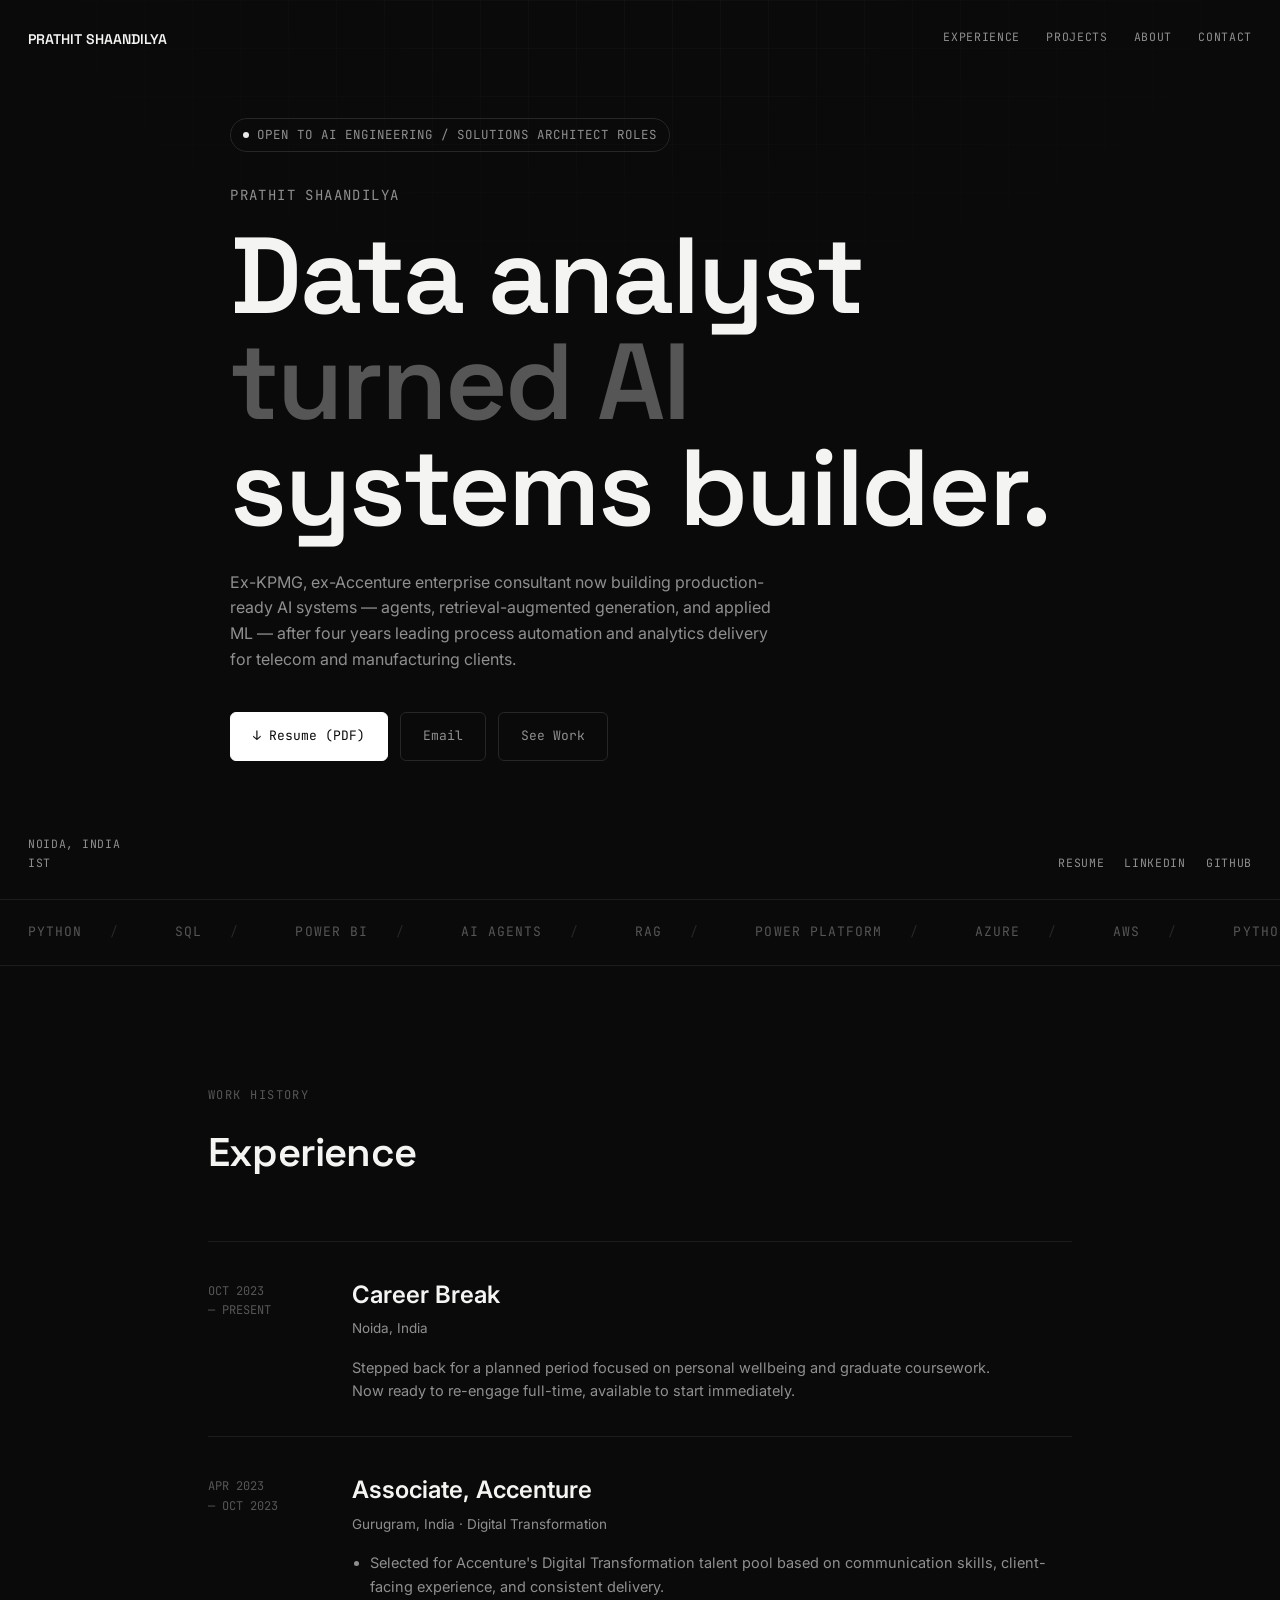
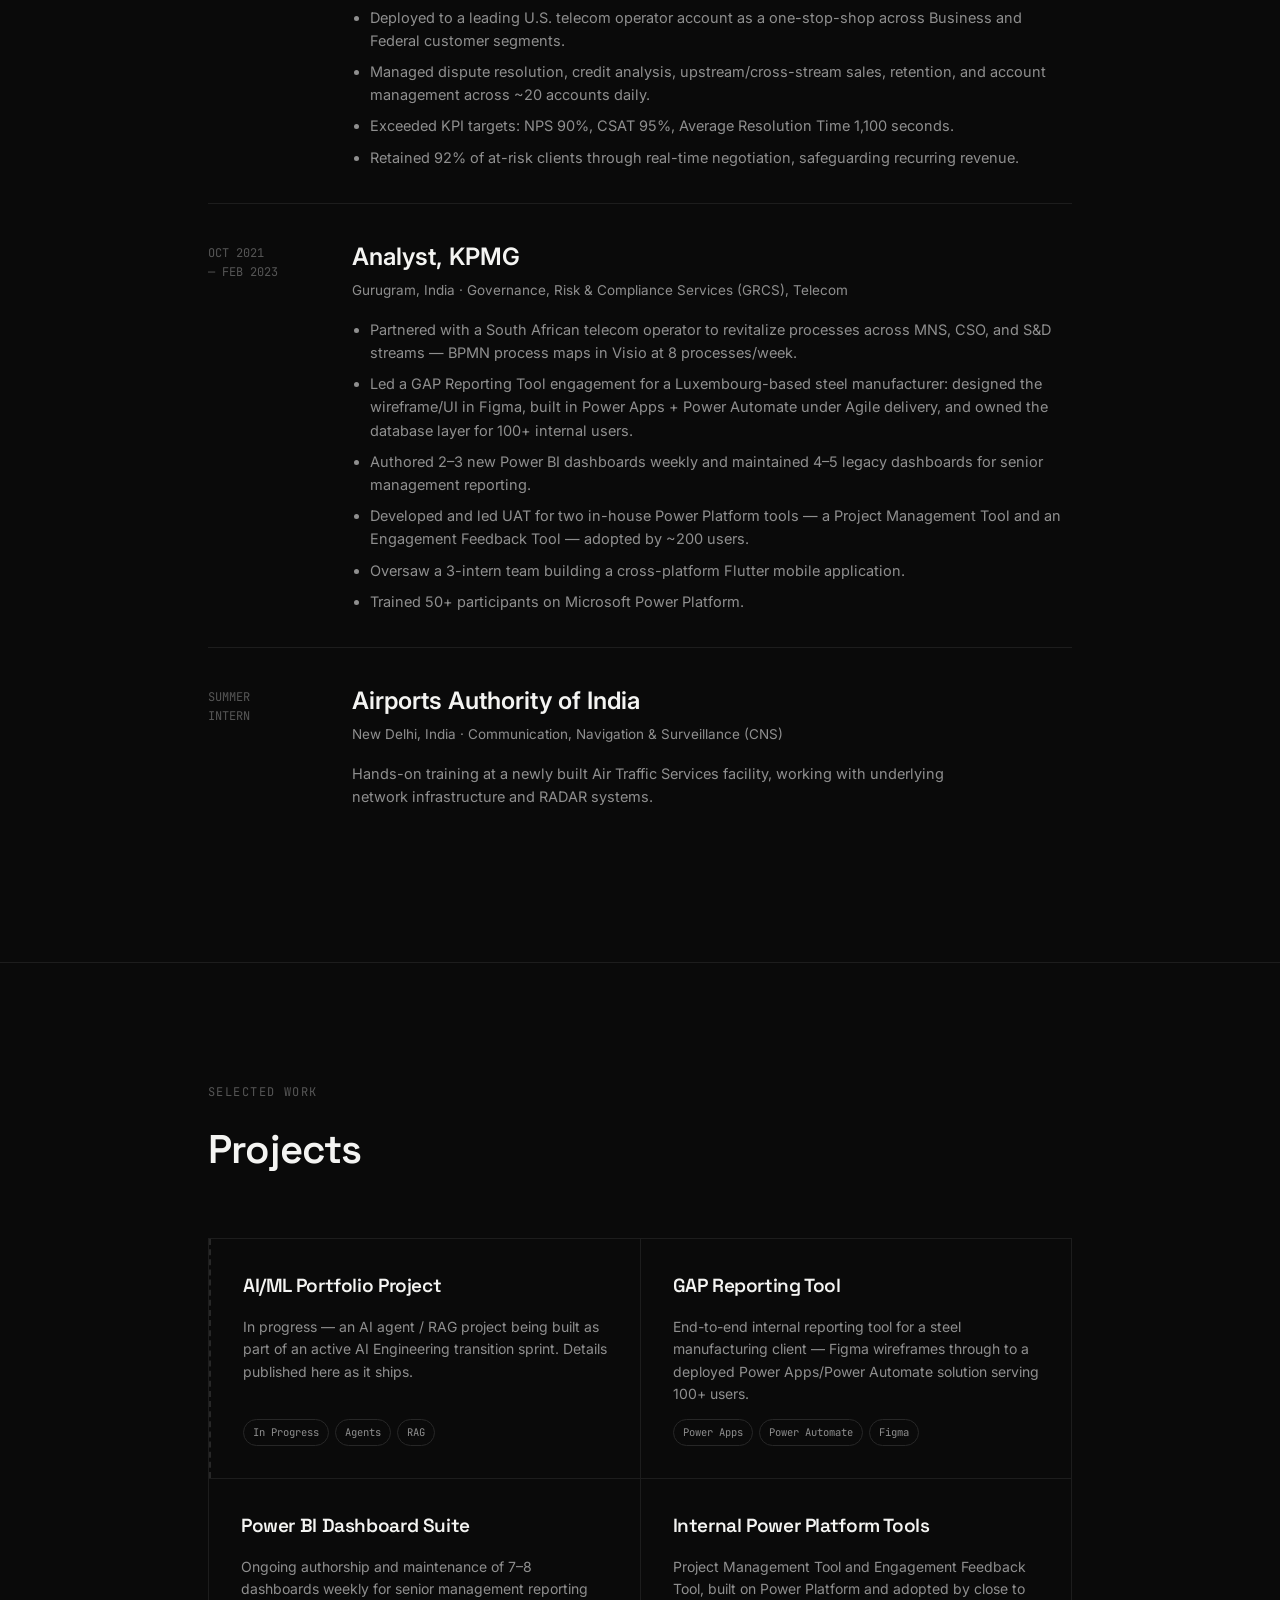
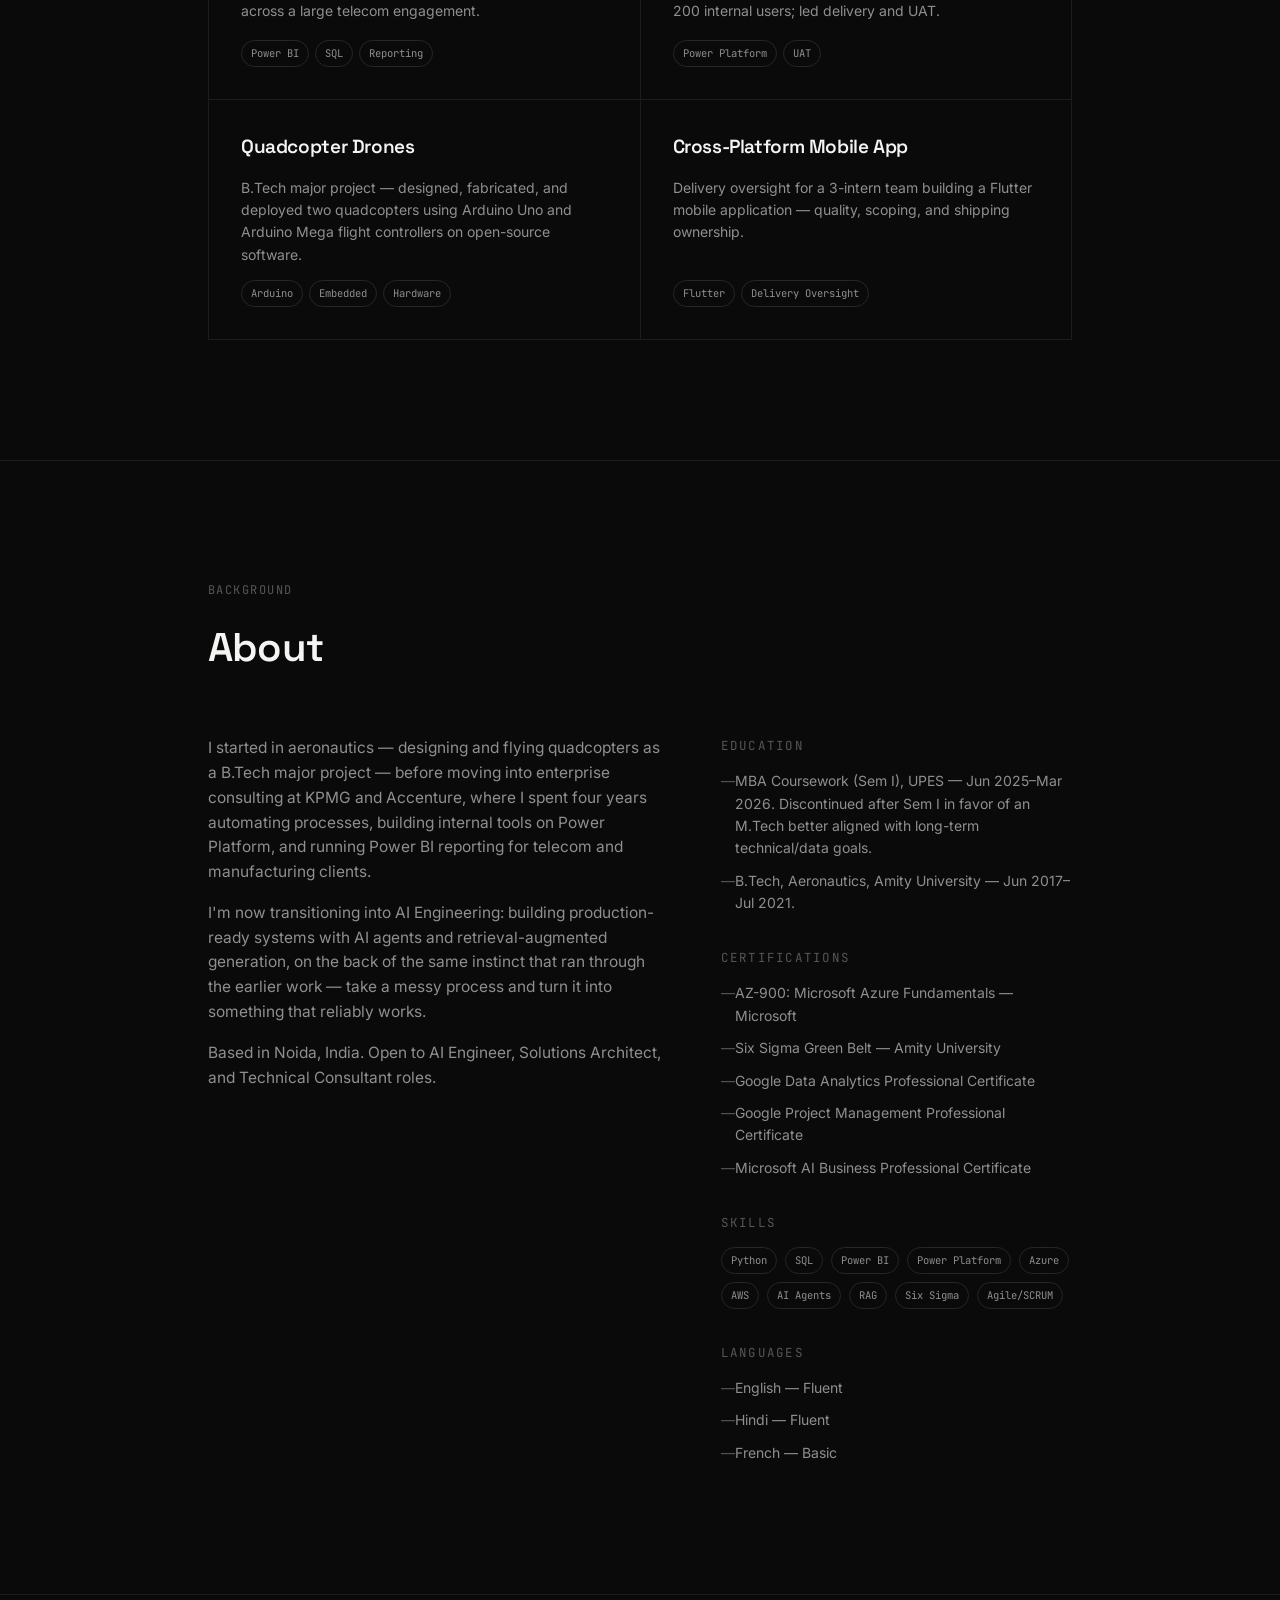
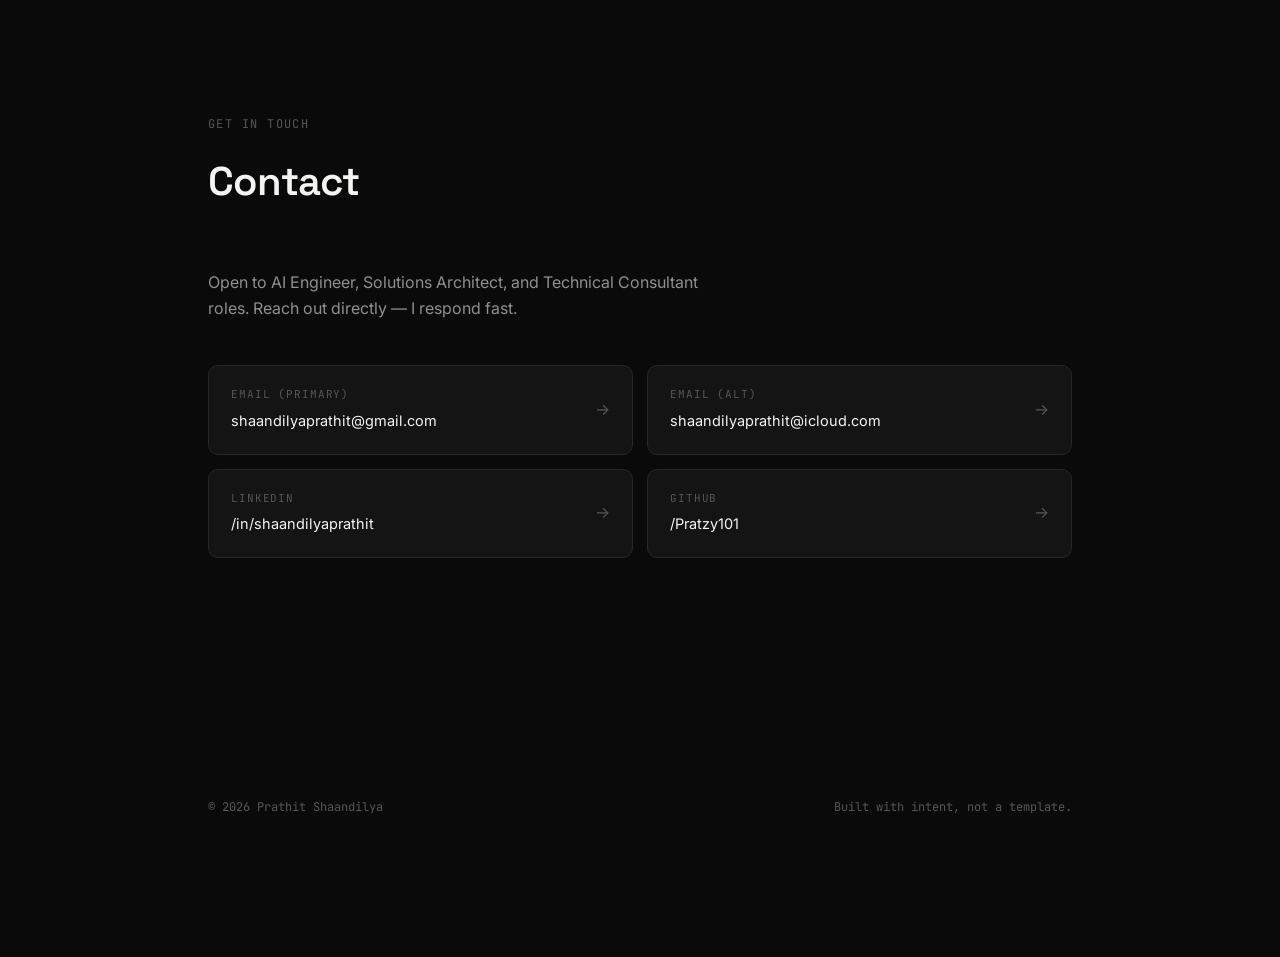
==== index.html @ 0297d61c "Add V1 portfolio site" ====
<!DOCTYPE html>
<html lang="en">
<head>
<meta charset="UTF-8">
<meta name="viewport" content="width=device-width, initial-scale=1.0">
<title>Prathit Shaandilya — Data Analyst / AI Systems</title>
<meta name="description" content="Prathit Shaandilya — analyst and enterprise consultant transitioning into AI Engineering. Experience, projects, and contact.">
<link rel="preconnect" href="https://fonts.googleapis.com">
<link rel="preconnect" href="https://fonts.gstatic.com" crossorigin>
<link href="https://fonts.googleapis.com/css2?family=Space+Grotesk:wght@400;500;600;700&family=Inter:wght@400;500;600&family=JetBrains+Mono:wght@400;500&display=swap" rel="stylesheet">
<style>
  :root{
    --bg:#0a0a0a;
    --surface:#141414;
    --surface-2:#1b1b1b;
    --border:#272727;
    --border-soft:#1d1d1d;
    --text:#f4f4f2;
    --text-dim:#8f8f8f;
    --text-faint:#565656;
    --white:#ffffff;
    --maxw:920px;
  }
  *{box-sizing:border-box; margin:0; padding:0;}
  html{scroll-behavior:smooth;}
  body{
    background:var(--bg); color:var(--text); font-family:'Inter', system-ui, sans-serif;
    line-height:1.6; -webkit-font-smoothing:antialiased; cursor:none;
  }

  ::selection{ background:var(--white); color:var(--bg); }
  h1,h2,h3{ font-family:'Space Grotesk', sans-serif; letter-spacing:-0.02em; }
  .mono{ font-family:'JetBrains Mono', monospace; }
  a{ color:inherit; text-decoration:none; }
  .wrap{ max-width:var(--maxw); margin:0 auto; padding:0 28px; }

  .grid-bg{
    position:fixed; inset:0; z-index:-1; pointer-events:none;
    background-image:
      linear-gradient(rgba(255,255,255,0.026) 1px, transparent 1px),
      linear-gradient(90deg, rgba(255,255,255,0.026) 1px, transparent 1px);
    background-size:48px 48px;
    -webkit-mask-image:radial-gradient(ellipse 80% 55% at 50% 0%, black 0%, transparent 70%);
    mask-image:radial-gradient(ellipse 80% 55% at 50% 0%, black 0%, transparent 70%);
  }

  /* custom cursor */
  #cursor{
    position:fixed; top:0; left:0; width:16px; height:16px; border-radius:50%;
    border:1px solid var(--white); pointer-events:none; z-index:9999; opacity:0;
    transform:translate(-50%,-50%); transition:width .2s ease, height .2s ease, background .2s ease, opacity .2s ease;
    mix-blend-mode:difference;
  }
  #cursor.active{ opacity:1; }
  #cursor.grow{ width:52px; height:52px; background:var(--white); }

  /* fixed corner chrome */
  .corner{
    position:fixed; z-index:200; font-family:'JetBrains Mono', monospace;
    font-size:11.5px; letter-spacing:0.06em; color:var(--text-dim);
  }
  .corner-tl{ top:28px; left:28px; }
  .corner-tl .brand{ font-family:'Space Grotesk', sans-serif; font-weight:600; font-size:14px; color:var(--text); letter-spacing:0; }
  .corner-tr{ top:28px; right:28px; display:flex; gap:26px; }
  .corner-tr a{ text-transform:uppercase; position:relative; padding-bottom:3px; transition:color .2s ease; }
  .corner-tr a::after{ content:''; position:absolute; left:0; bottom:0; width:0; height:1px; background:var(--white); transition:width .25s ease; }
  .corner-tr a:hover{ color:var(--white); }
  .corner-tr a:hover::after{ width:100%; }
  .corner-bl{ bottom:28px; left:28px; text-transform:uppercase; line-height:1.6; }
  .corner-br{ bottom:28px; right:28px; display:flex; gap:20px; text-transform:uppercase; }
  .corner-br a{ transition:color .2s ease; }
  .corner-br a:hover{ color:var(--white); }

  .mob-toggle{ display:none; }
  .mob-menu{ display:none; }
  @media (max-width:900px){
    .corner-tr{ display:none; }
    .mob-toggle{
      display:block; position:fixed; top:26px; right:24px; z-index:210;
      background:none; border:1px solid var(--border); border-radius:6px;
      padding:8px 10px; color:var(--text);
    }
    .mob-menu{
      position:fixed; inset:0; background:var(--bg); z-index:205;
      display:none; flex-direction:column; align-items:flex-start; justify-content:center; gap:22px;
      padding:0 40px; opacity:0; transition:opacity .3s ease;
    }
    .mob-menu.open{ display:flex; opacity:1; }
    .mob-menu a{ font-family:'Space Grotesk', sans-serif; font-size:32px; font-weight:600; }
    .corner-bl, .corner-br{ font-size:10.5px; }
  }

  section{ padding:120px 0; border-bottom:1px solid var(--border-soft); }
  section:last-of-type{ border-bottom:none; }
  .eyebrow{ font-family:'JetBrains Mono', monospace; font-size:12px; letter-spacing:0.12em; color:var(--text-faint); text-transform:uppercase; margin-bottom:16px; display:block; }
  h2.section-title{ font-size:clamp(28px,4.4vw,40px); font-weight:600; margin-bottom:56px; }

  .reveal{ opacity:0; transform:translateY(20px); transition:opacity .7s ease, transform .7s ease; }
  .reveal.in-view{ opacity:1; transform:translateY(0); }
  @media (prefers-reduced-motion:reduce){ .reveal{ opacity:1; transform:none; transition:none; } }

  /* HERO */
  #home{ min-height:100vh; display:flex; flex-direction:column; justify-content:center; padding-top:100px; border-bottom:1px solid var(--border-soft); }
  .status-line{ display:inline-flex; align-items:center; gap:8px; font-family:'JetBrains Mono', monospace; font-size:12.5px; color:var(--text-dim); border:1px solid var(--border); padding:6px 12px; border-radius:100px; margin-bottom:32px; width:fit-content; }
  .status-dot{ width:6px; height:6px; border-radius:50%; background:#eaeaea; animation:pulse 2s infinite; }
  @keyframes pulse{ 0%,100%{opacity:1;} 50%{opacity:.3;} }
  .hero-name{ font-family:'JetBrains Mono', monospace; font-size:14px; letter-spacing:0.1em; color:var(--text-dim); text-transform:uppercase; margin-bottom:18px; }
  .hero-head{ font-size:clamp(44px,8.6vw,108px); font-weight:600; line-height:0.98; margin-bottom:28px; }
  .hero-head .line{ display:block; }
  .hero-head .dim{ color:var(--text-faint); }
  .hero-sub{ max-width:560px; color:var(--text-dim); font-size:16px; margin-bottom:40px; }
  .btn-row{ display:flex; flex-wrap:wrap; gap:12px; }
  .btn{ font-family:'JetBrains Mono', monospace; font-size:13px; padding:13px 22px; border-radius:6px; border:1px solid var(--border); display:inline-flex; align-items:center; gap:8px; transition:all .2s ease; }
  .btn-primary{ background:var(--white); color:var(--bg); border-color:var(--white); }
  .btn-primary:hover{ background:transparent; color:var(--white); }
  .btn-ghost{ color:var(--text-dim); }
  .btn-ghost:hover{ color:var(--white); border-color:var(--text-dim); }

  /* MARQUEE */
  .marquee-wrap{ border-bottom:1px solid var(--border-soft); overflow:hidden; padding:22px 0; }
  .marquee{ display:flex; width:max-content; animation:scroll 26s linear infinite; }
  .marquee span{ font-family:'JetBrains Mono', monospace; font-size:13px; letter-spacing:0.08em; color:var(--text-faint); text-transform:uppercase; padding:0 28px; white-space:nowrap; }
  .marquee span::after{ content:'/'; margin-left:28px; color:var(--border); }
  @keyframes scroll{ from{transform:translateX(0);} to{transform:translateX(-50%);} }
  @media (prefers-reduced-motion:reduce){ .marquee{ animation:none; } }

  /* EXPERIENCE — row list */
  .xrow{ padding:34px 0; border-top:1px solid var(--border-soft); display:grid; grid-template-columns:120px 1fr; gap:24px; position:relative; }
  .timeline > .xrow:first-child{ border-top:1px solid var(--border-soft); }
  .xdate{ font-family:'JetBrains Mono', monospace; font-size:12px; color:var(--text-faint); padding-top:6px; }
  .xrole{ font-size:clamp(19px,2.4vw,24px); font-weight:600; margin-bottom:4px; transition:color .2s ease; }
  .xplace{ color:var(--text-dim); font-size:13.5px; margin-bottom:16px; }
  .xrow ul{ padding-left:18px; color:var(--text-dim); font-size:14.5px; }
  .xrow li{ margin-bottom:8px; }
  .xrow li:last-child{ margin-bottom:0; }
  .xrow p.desc{ color:var(--text-dim); font-size:14.5px; max-width:640px; }
  .xrow:hover .xrole{ color:var(--white); }
  .xrow:hover{ background:linear-gradient(90deg, rgba(255,255,255,0.015), transparent); }
  @media (max-width:640px){ .xrow{ grid-template-columns:1fr; gap:8px; } }

  /* PROJECTS — invert hover */
  .proj-grid{ display:grid; grid-template-columns:repeat(2,1fr); gap:1px; background:var(--border-soft); border:1px solid var(--border-soft); }
  @media (max-width:640px){ .proj-grid{ grid-template-columns:1fr; } }
  .pcard{ background:var(--bg); padding:32px; display:flex; flex-direction:column; gap:14px; min-height:220px; transition:background .28s ease, color .28s ease; position:relative; }
  .pcard h3{ font-size:19px; font-weight:600; }
  .pcard p{ color:var(--text-dim); font-size:14px; flex-grow:1; transition:color .28s ease; }
  .tags{ display:flex; flex-wrap:wrap; gap:6px; }
  .tag{ font-family:'JetBrains Mono', monospace; font-size:10.5px; color:var(--text-dim); border:1px solid var(--border); padding:4px 9px; border-radius:100px; transition:border-color .28s ease, color .28s ease; }
  .pcard.pending{ border-left:2px dashed var(--border); }
  .pcard::after{ content:'↗'; position:absolute; top:28px; right:28px; color:var(--text-faint); font-size:16px; opacity:0; transform:translate(-4px,4px); transition:all .25s ease; }
  .pcard:hover{ background:var(--white); color:var(--bg); }
  .pcard:hover p{ color:#333; }
  .pcard:hover .tag{ border-color:#999; color:#333; }
  .pcard:hover::after{ opacity:1; transform:translate(0,0); color:var(--bg); }

  /* ABOUT */
  .about-grid{ display:grid; grid-template-columns:1.3fr 1fr; gap:56px; }
  @media (max-width:720px){ .about-grid{ grid-template-columns:1fr; } }
  .about-bio p{ color:var(--text-dim); margin-bottom:16px; font-size:15.5px; }
  .about-block{ margin-bottom:34px; }
  .about-block:last-child{ margin-bottom:0; }
  .about-block h3{ font-size:12.5px; text-transform:uppercase; letter-spacing:0.1em; font-family:'JetBrains Mono', monospace; color:var(--text-faint); margin-bottom:14px; font-weight:400; }
  .about-block ul{ list-style:none; color:var(--text-dim); font-size:14px; }
  .about-block li{ margin-bottom:10px; padding-left:14px; position:relative; }
  .about-block li::before{ content:'—'; position:absolute; left:0; color:var(--text-faint); }
  .skill-tags{ display:flex; flex-wrap:wrap; gap:8px; }

  /* CONTACT */
  .contact-lead{ color:var(--text-dim); max-width:520px; margin-bottom:44px; font-size:16px; }
  .contact-grid{ display:grid; grid-template-columns:repeat(2,1fr); gap:14px; }
  @media (max-width:640px){ .contact-grid{ grid-template-columns:1fr; } }
  .ccard{ display:flex; align-items:center; justify-content:space-between; background:var(--surface); border:1px solid var(--border); border-radius:10px; padding:20px 22px; transition:border-color .2s ease, background .2s ease; }
  .ccard:hover{ border-color:var(--text-faint); background:var(--surface-2); }
  .ccard-label{ font-family:'JetBrains Mono', monospace; font-size:11px; color:var(--text-faint); text-transform:uppercase; letter-spacing:0.08em; display:block; margin-bottom:4px; }
  .ccard-value{ font-size:14.5px; }
  .arrow{ color:var(--text-faint); font-size:16px; }

  footer{ padding:120px 0 140px; }
  footer .wrap{ display:flex; justify-content:space-between; flex-wrap:wrap; gap:12px; color:var(--text-faint); font-family:'JetBrains Mono', monospace; font-size:12px; }
</style>
</head>
<body>

<div class="grid-bg"></div>
<div id="cursor"></div>

<!-- fixed corner chrome -->
<div class="corner corner-tl"><a href="#home" class="brand">PRATHIT SHAANDILYA</a></div>
<div class="corner corner-tr">
  <a href="#experience">Experience</a>
  <a href="#projects">Projects</a>
  <a href="#about">About</a>
  <a href="#contact">Contact</a>
</div>
<div class="corner corner-bl">NOIDA, INDIA<br>IST</div>
<div class="corner corner-br">
  <a href="assets/Prathit_Shaandilya_Resume.pdf" download>Resume</a>
  <a href="https://www.linkedin.com/in/shaandilyaprathit/" target="_blank" rel="noopener">LinkedIn</a>
  <a href="https://github.com/Pratzy101" target="_blank" rel="noopener">GitHub</a>
</div>

<button class="mob-toggle" id="mobToggle" aria-label="Menu">☰</button>
<div class="mob-menu" id="mobMenu">
  <a href="#experience">Experience</a>
  <a href="#projects">Projects</a>
  <a href="#about">About</a>
  <a href="#contact">Contact</a>
</div>

<!-- HOME -->
<section id="home">
  <div class="wrap">
    <div class="status-line"><span class="status-dot"></span>OPEN TO AI ENGINEERING / SOLUTIONS ARCHITECT ROLES</div>
    <div class="hero-name">Prathit Shaandilya</div>
    <h1 class="hero-head">
      <span class="line">Data analyst</span>
      <span class="line dim">turned AI</span>
      <span class="line">systems builder.</span>
    </h1>
    <p class="hero-sub">Ex-KPMG, ex-Accenture enterprise consultant now building production-ready AI systems — agents, retrieval-augmented generation, and applied ML — after four years leading process automation and analytics delivery for telecom and manufacturing clients.</p>
    <div class="btn-row">
      <a class="btn btn-primary" href="assets/Prathit_Shaandilya_Resume.pdf" download>↓ Resume (PDF)</a>
      <a class="btn btn-ghost" href="mailto:shaandilyaprathit@gmail.com">Email</a>
      <a class="btn btn-ghost" href="#projects">See Work</a>
    </div>
  </div>
</section>

<div class="marquee-wrap">
  <div class="marquee">
    <span>PYTHON</span><span>SQL</span><span>POWER BI</span><span>AI AGENTS</span><span>RAG</span><span>POWER PLATFORM</span><span>AZURE</span><span>AWS</span>
    <span>PYTHON</span><span>SQL</span><span>POWER BI</span><span>AI AGENTS</span><span>RAG</span><span>POWER PLATFORM</span><span>AZURE</span><span>AWS</span>
  </div>
</div>

<!-- EXPERIENCE -->
<section id="experience">
  <div class="wrap">
    <span class="eyebrow reveal">Work History</span>
    <h2 class="section-title reveal">Experience</h2>

    <div class="timeline">

      <div class="xrow reveal">
        <div class="xdate mono">OCT 2023<br>— PRESENT</div>
        <div>
          <div class="xrole">Career Break</div>
          <div class="xplace">Noida, India</div>
          <p class="desc">Stepped back for a planned period focused on personal wellbeing and graduate coursework. Now ready to re-engage full-time, available to start immediately.</p>
        </div>
      </div>

      <div class="xrow reveal">
        <div class="xdate mono">APR 2023<br>— OCT 2023</div>
        <div>
          <div class="xrole">Associate, Accenture</div>
          <div class="xplace">Gurugram, India · Digital Transformation</div>
          <ul>
            <li>Selected for Accenture's Digital Transformation talent pool based on communication skills, client-facing experience, and consistent delivery.</li>
            <li>Deployed to a leading U.S. telecom operator account as a one-stop-shop across Business and Federal customer segments.</li>
            <li>Managed dispute resolution, credit analysis, upstream/cross-stream sales, retention, and account management across ~20 accounts daily.</li>
            <li>Exceeded KPI targets: NPS 90%, CSAT 95%, Average Resolution Time 1,100 seconds.</li>
            <li>Retained 92% of at-risk clients through real-time negotiation, safeguarding recurring revenue.</li>
          </ul>
        </div>
      </div>

      <div class="xrow reveal">
        <div class="xdate mono">OCT 2021<br>— FEB 2023</div>
        <div>
          <div class="xrole">Analyst, KPMG</div>
          <div class="xplace">Gurugram, India · Governance, Risk & Compliance Services (GRCS), Telecom</div>
          <ul>
            <li>Partnered with a South African telecom operator to revitalize processes across MNS, CSO, and S&D streams — BPMN process maps in Visio at 8 processes/week.</li>
            <li>Led a GAP Reporting Tool engagement for a Luxembourg-based steel manufacturer: designed the wireframe/UI in Figma, built in Power Apps + Power Automate under Agile delivery, and owned the database layer for 100+ internal users.</li>
            <li>Authored 2–3 new Power BI dashboards weekly and maintained 4–5 legacy dashboards for senior management reporting.</li>
            <li>Developed and led UAT for two in-house Power Platform tools — a Project Management Tool and an Engagement Feedback Tool — adopted by ~200 users.</li>
            <li>Oversaw a 3-intern team building a cross-platform Flutter mobile application.</li>
            <li>Trained 50+ participants on Microsoft Power Platform.</li>
          </ul>
        </div>
      </div>

      <div class="xrow reveal">
        <div class="xdate mono">SUMMER<br>INTERN</div>
        <div>
          <div class="xrole">Airports Authority of India</div>
          <div class="xplace">New Delhi, India · Communication, Navigation & Surveillance (CNS)</div>
          <p class="desc">Hands-on training at a newly built Air Traffic Services facility, working with underlying network infrastructure and RADAR systems.</p>
        </div>
      </div>

    </div>
  </div>
</section>

<!-- PROJECTS -->
<section id="projects">
  <div class="wrap">
    <span class="eyebrow reveal">Selected Work</span>
    <h2 class="section-title reveal">Projects</h2>

    <div class="proj-grid reveal">

      <div class="pcard pending">
        <h3>AI/ML Portfolio Project</h3>
        <p>In progress — an AI agent / RAG project being built as part of an active AI Engineering transition sprint. Details published here as it ships.</p>
        <div class="tags"><span class="tag">In Progress</span><span class="tag">Agents</span><span class="tag">RAG</span></div>
      </div>

      <div class="pcard">
        <h3>GAP Reporting Tool</h3>
        <p>End-to-end internal reporting tool for a steel manufacturing client — Figma wireframes through to a deployed Power Apps/Power Automate solution serving 100+ users.</p>
        <div class="tags"><span class="tag">Power Apps</span><span class="tag">Power Automate</span><span class="tag">Figma</span></div>
      </div>

      <div class="pcard">
        <h3>Power BI Dashboard Suite</h3>
        <p>Ongoing authorship and maintenance of 7–8 dashboards weekly for senior management reporting across a large telecom engagement.</p>
        <div class="tags"><span class="tag">Power BI</span><span class="tag">SQL</span><span class="tag">Reporting</span></div>
      </div>

      <div class="pcard">
        <h3>Internal Power Platform Tools</h3>
        <p>Project Management Tool and Engagement Feedback Tool, built on Power Platform and adopted by close to 200 internal users; led delivery and UAT.</p>
        <div class="tags"><span class="tag">Power Platform</span><span class="tag">UAT</span></div>
      </div>

      <div class="pcard">
        <h3>Quadcopter Drones</h3>
        <p>B.Tech major project — designed, fabricated, and deployed two quadcopters using Arduino Uno and Arduino Mega flight controllers on open-source software.</p>
        <div class="tags"><span class="tag">Arduino</span><span class="tag">Embedded</span><span class="tag">Hardware</span></div>
      </div>

      <div class="pcard">
        <h3>Cross-Platform Mobile App</h3>
        <p>Delivery oversight for a 3-intern team building a Flutter mobile application — quality, scoping, and shipping ownership.</p>
        <div class="tags"><span class="tag">Flutter</span><span class="tag">Delivery Oversight</span></div>
      </div>

    </div>
  </div>
</section>

<!-- ABOUT -->
<section id="about">
  <div class="wrap">
    <span class="eyebrow reveal">Background</span>
    <h2 class="section-title reveal">About</h2>

    <div class="about-grid">
      <div class="about-bio reveal">
        <p>I started in aeronautics — designing and flying quadcopters as a B.Tech major project — before moving into enterprise consulting at KPMG and Accenture, where I spent four years automating processes, building internal tools on Power Platform, and running Power BI reporting for telecom and manufacturing clients.</p>
        <p>I'm now transitioning into AI Engineering: building production-ready systems with AI agents and retrieval-augmented generation, on the back of the same instinct that ran through the earlier work — take a messy process and turn it into something that reliably works.</p>
        <p>Based in Noida, India. Open to AI Engineer, Solutions Architect, and Technical Consultant roles.</p>
      </div>

      <div class="reveal">
        <div class="about-block">
          <h3>Education</h3>
          <ul>
            <li>MBA Coursework (Sem I), UPES — Jun 2025–Mar 2026. Discontinued after Sem I in favor of an M.Tech better aligned with long-term technical/data goals.</li>
            <li>B.Tech, Aeronautics, Amity University — Jun 2017–Jul 2021.</li>
          </ul>
        </div>

        <div class="about-block">
          <h3>Certifications</h3>
          <ul>
            <li>AZ-900: Microsoft Azure Fundamentals — Microsoft</li>
            <li>Six Sigma Green Belt — Amity University</li>
            <li>Google Data Analytics Professional Certificate</li>
            <li>Google Project Management Professional Certificate</li>
            <li>Microsoft AI Business Professional Certificate</li>
          </ul>
        </div>

        <div class="about-block">
          <h3>Skills</h3>
          <div class="skill-tags">
            <span class="tag">Python</span><span class="tag">SQL</span><span class="tag">Power BI</span>
            <span class="tag">Power Platform</span><span class="tag">Azure</span><span class="tag">AWS</span>
            <span class="tag">AI Agents</span><span class="tag">RAG</span><span class="tag">Six Sigma</span><span class="tag">Agile/SCRUM</span>
          </div>
        </div>

        <div class="about-block">
          <h3>Languages</h3>
          <ul>
            <li>English — Fluent</li>
            <li>Hindi — Fluent</li>
            <li>French — Basic</li>
          </ul>
        </div>
      </div>
    </div>
  </div>
</section>

<!-- CONTACT -->
<section id="contact">
  <div class="wrap">
    <span class="eyebrow reveal">Get in Touch</span>
    <h2 class="section-title reveal">Contact</h2>
    <p class="contact-lead reveal">Open to AI Engineer, Solutions Architect, and Technical Consultant roles. Reach out directly — I respond fast.</p>

    <div class="contact-grid reveal">
      <a class="ccard" href="mailto:shaandilyaprathit@gmail.com">
        <div><span class="ccard-label">Email (primary)</span><span class="ccard-value">shaandilyaprathit@gmail.com</span></div>
        <span class="arrow">→</span>
      </a>
      <a class="ccard" href="mailto:shaandilyaprathit@icloud.com">
        <div><span class="ccard-label">Email (alt)</span><span class="ccard-value">shaandilyaprathit@icloud.com</span></div>
        <span class="arrow">→</span>
      </a>
      <a class="ccard" href="https://www.linkedin.com/in/shaandilyaprathit/" target="_blank" rel="noopener">
        <div><span class="ccard-label">LinkedIn</span><span class="ccard-value">/in/shaandilyaprathit</span></div>
        <span class="arrow">→</span>
      </a>
      <a class="ccard" href="https://github.com/Pratzy101" target="_blank" rel="noopener">
        <div><span class="ccard-label">GitHub</span><span class="ccard-value">/Pratzy101</span></div>
        <span class="arrow">→</span>
      </a>
    </div>
  </div>
</section>

<footer>
  <div class="wrap">
    <span>© 2026 Prathit Shaandilya</span>
    <span>Built with intent, not a template.</span>
  </div>
</footer>

<script>
  // custom cursor — unified across mouse, touch, and pen via Pointer Events
  const cursor = document.getElementById('cursor');
  window.addEventListener('pointermove', e => {
    cursor.classList.add('active');
    cursor.style.left = e.clientX + 'px';
    cursor.style.top = e.clientY + 'px';
  });
  window.addEventListener('pointerdown', e => {
    cursor.classList.add('active');
    cursor.style.left = e.clientX + 'px';
    cursor.style.top = e.clientY + 'px';
  });
  document.querySelectorAll('a, button, .pcard').forEach(el => {
    el.addEventListener('pointerenter', () => cursor.classList.add('grow'));
    el.addEventListener('pointerleave', () => cursor.classList.remove('grow'));
  });

  // magnetic buttons — desktop/hover-capable devices only, avoids fighting touch-scroll
  if(window.matchMedia('(hover: hover)').matches){
    document.querySelectorAll('.btn, .ccard').forEach(btn => {
      btn.addEventListener('mousemove', e => {
        const r = btn.getBoundingClientRect();
        const x = e.clientX - r.left - r.width/2;
        const y = e.clientY - r.top - r.height/2;
        btn.style.transform = `translate(${x*0.12}px, ${y*0.18}px)`;
      });
      btn.addEventListener('mouseleave', () => { btn.style.transform = 'translate(0,0)'; });
    });
  }

  // mobile menu
  const mobToggle = document.getElementById('mobToggle');
  const mobMenu = document.getElementById('mobMenu');
  mobToggle.addEventListener('click', () => mobMenu.classList.toggle('open'));
  mobMenu.querySelectorAll('a').forEach(a => a.addEventListener('click', () => mobMenu.classList.remove('open')));

  // scroll reveal
  const io = new IntersectionObserver((entries) => {
    entries.forEach(e => { if(e.isIntersecting){ e.target.classList.add('in-view'); io.unobserve(e.target); } });
  }, { threshold: 0.12 });
  document.querySelectorAll('.reveal').forEach(el => io.observe(el));

  // active corner nav link
  const sections = document.querySelectorAll('section[id]');
  const navA = document.querySelectorAll('.corner-tr a');
  const navObserver = new IntersectionObserver((entries) => {
    entries.forEach(entry => {
      if(entry.isIntersecting){
        navA.forEach(a => a.classList.toggle('active', a.getAttribute('href') === '#' + entry.target.id));
      }
    });
  }, { threshold: 0.4, rootMargin: '-80px 0px -40% 0px' });
  sections.forEach(s => navObserver.observe(s));
</script>

</body>
</html>
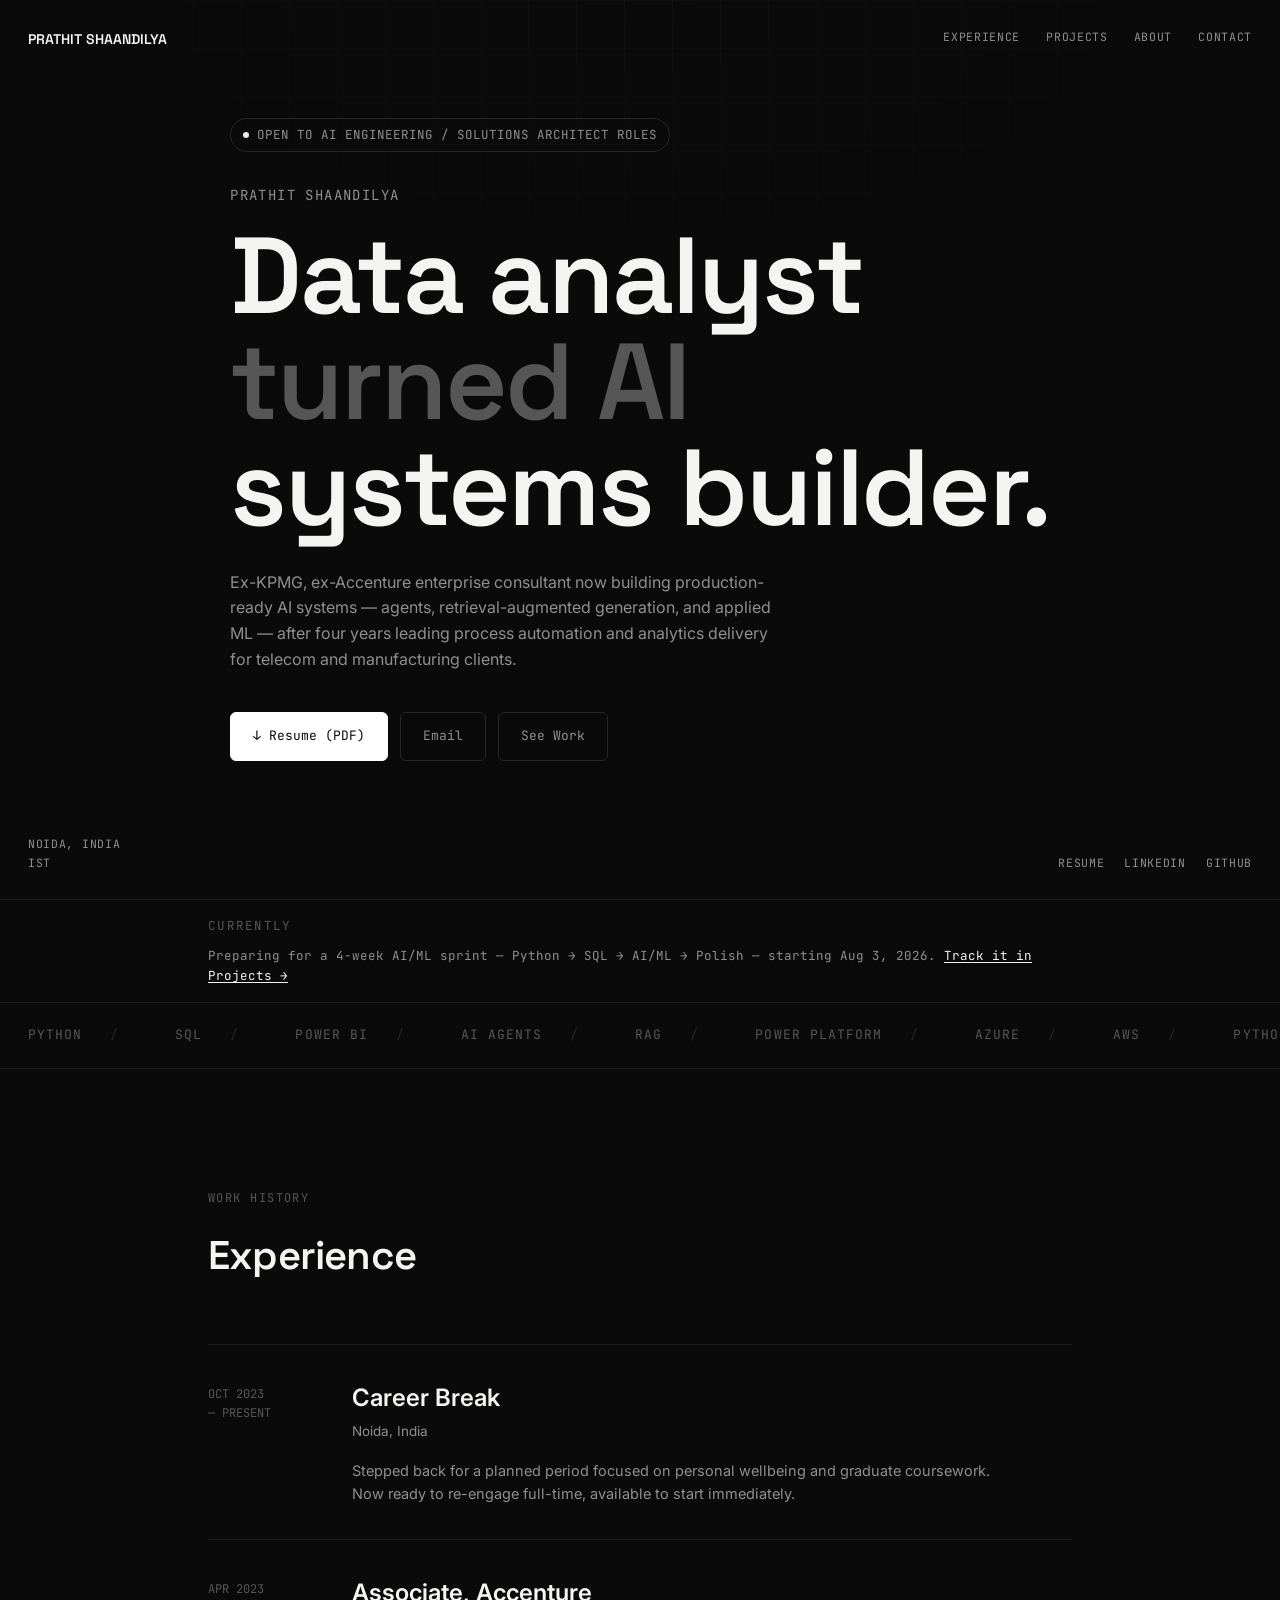
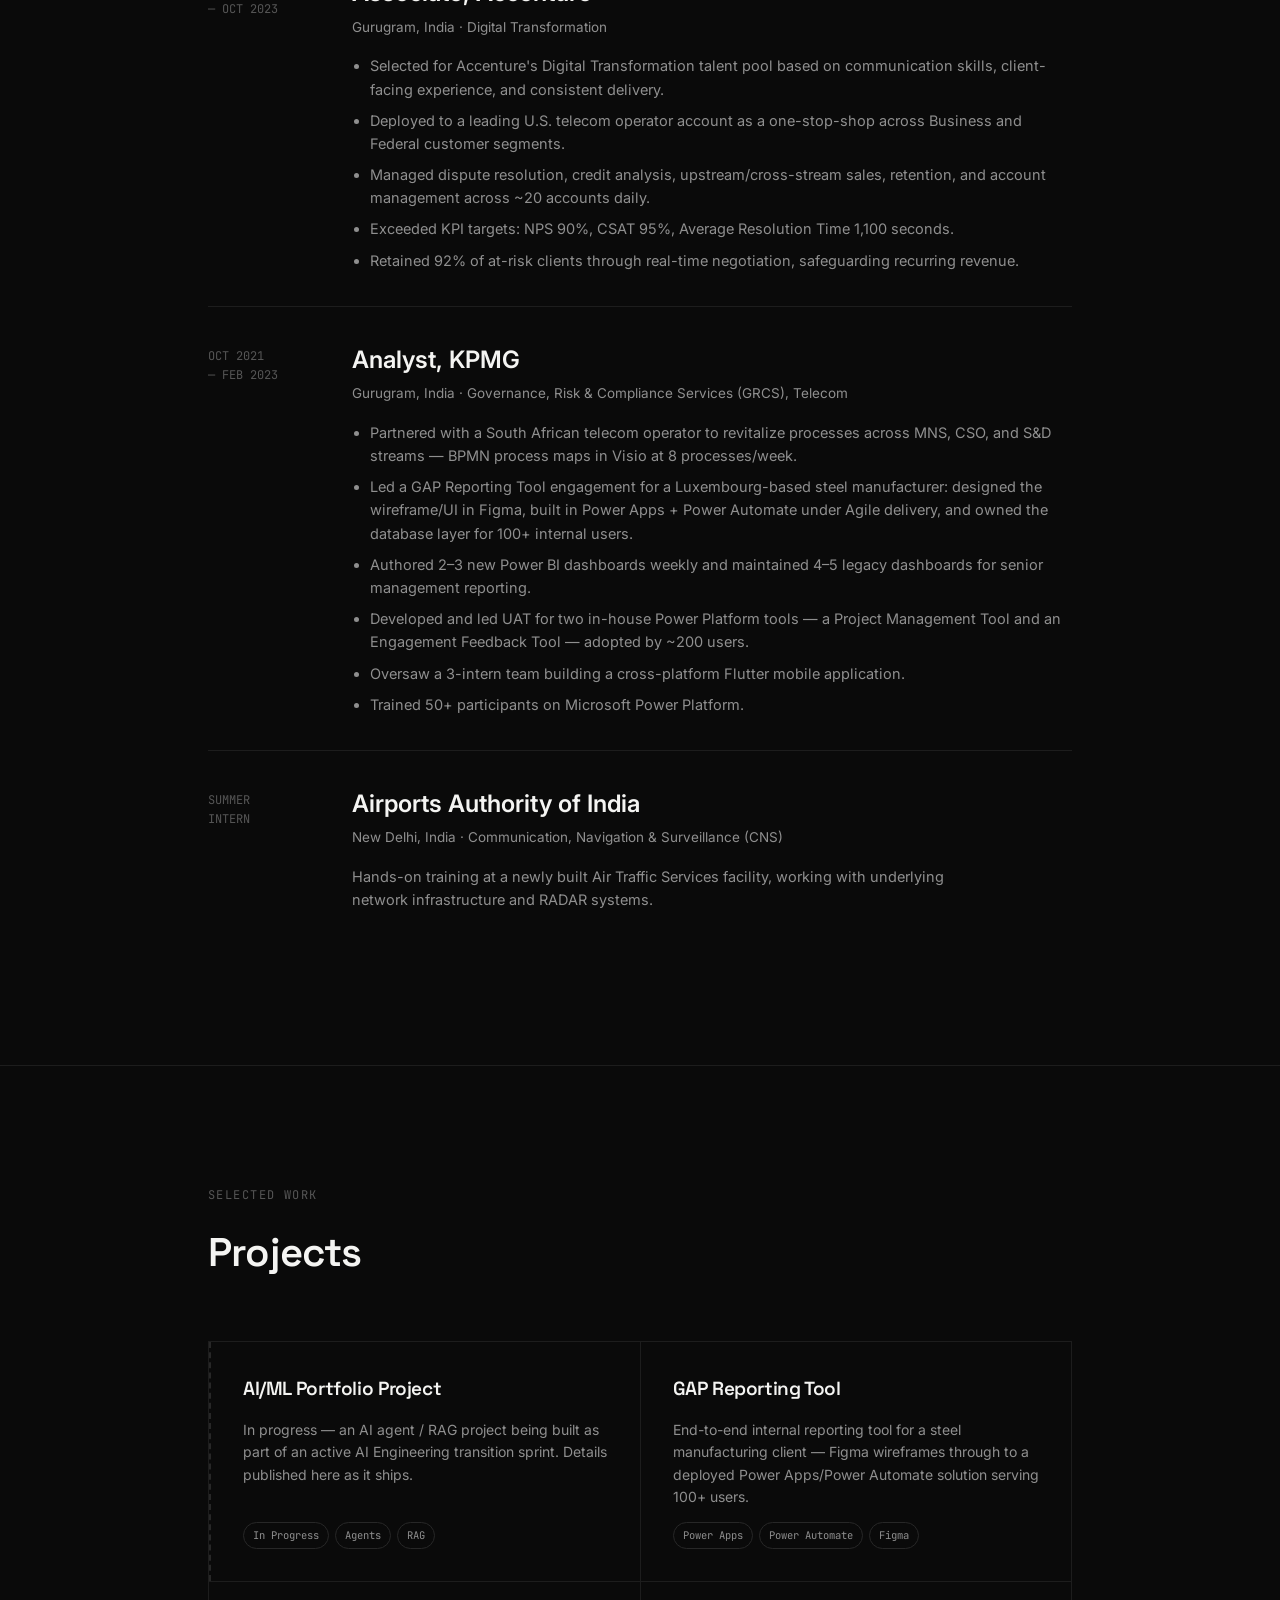
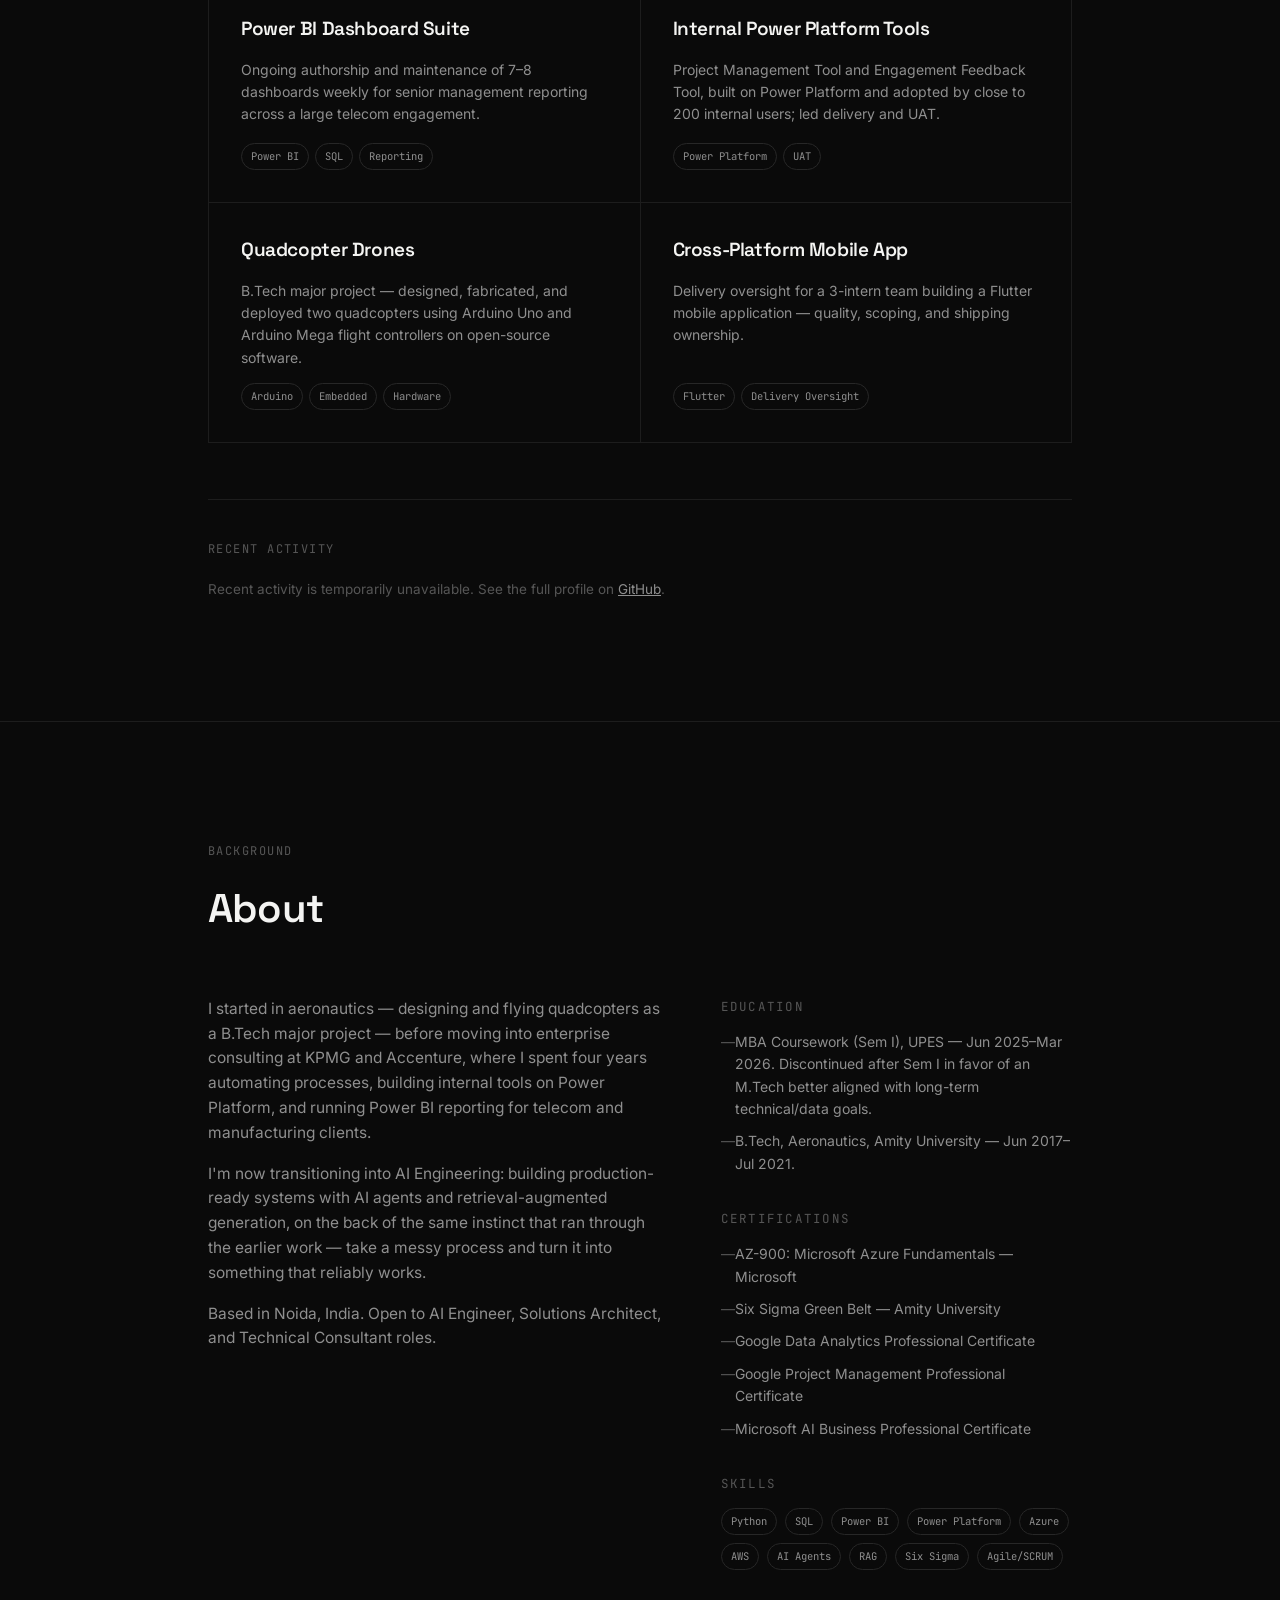
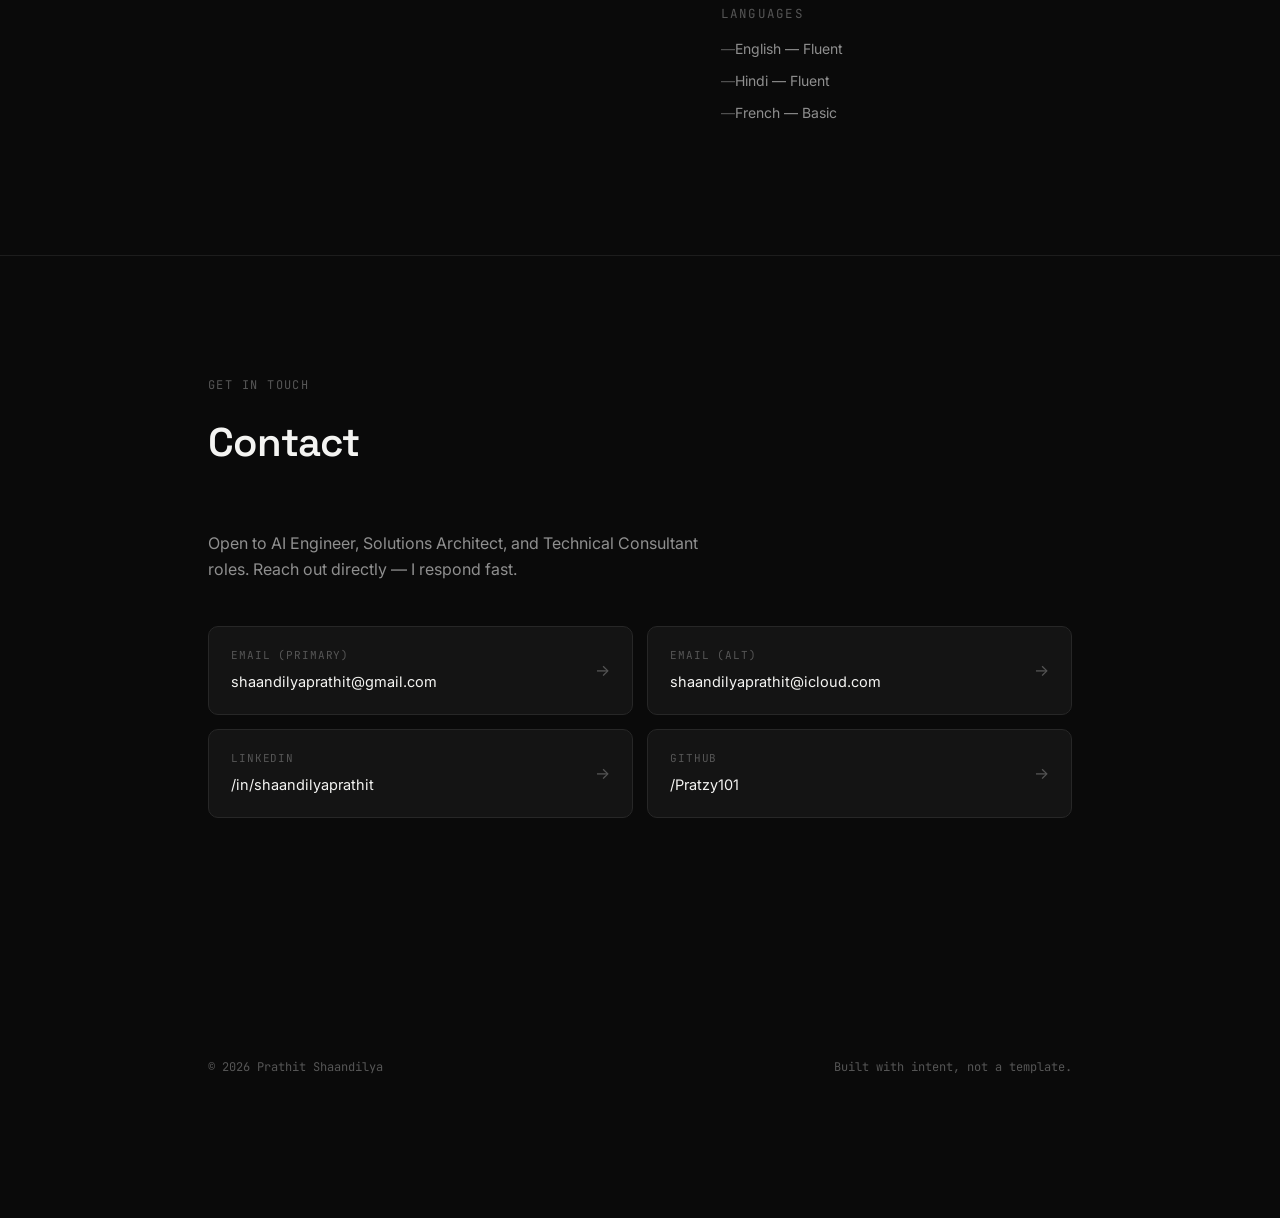
==== commit f6fd842b: "V1.1: modular structure, SEO files, custom 404, a11y, status bar, GitHub activity" ====
--- a/index.html
+++ b/index.html
@@ -5,10 +5,50 @@
 <meta name="viewport" content="width=device-width, initial-scale=1.0">
 <title>Prathit Shaandilya — Data Analyst / AI Systems</title>
 <meta name="description" content="Prathit Shaandilya — analyst and enterprise consultant transitioning into AI Engineering. Experience, projects, and contact.">
+<link rel="canonical" href="https://pratzy101.github.io/Portfolio/">
 <link rel="preconnect" href="https://fonts.googleapis.com">
 <link rel="preconnect" href="https://fonts.gstatic.com" crossorigin>
 <link href="https://fonts.googleapis.com/css2?family=Space+Grotesk:wght@400;500;600;700&family=Inter:wght@400;500;600&family=JetBrains+Mono:wght@400;500&display=swap" rel="stylesheet">
+
+<!-- ============================================================================
+     STRUCTURED DATA (JSON-LD)
+     Tells search engines this page represents a specific person, not just a
+     generic page. Powers rich snippets in search results (name, role, links).
+     Editable: jobTitle, description, sameAs URLs, email.
+     ============================================================================ -->
+<script type="application/ld+json">
+{
+  "@context": "https://schema.org",
+  "@type": "Person",
+  "name": "Prathit Shaandilya",
+  "url": "https://pratzy101.github.io/Portfolio/",
+  "jobTitle": "AI Engineer / Solutions Architect",
+  "description": "Data analyst and enterprise consultant transitioning into AI Engineering — building production-ready systems with AI agents, retrieval-augmented generation, and applied ML.",
+  "email": "mailto:shaandilyaprathit@gmail.com",
+  "address": {
+    "@type": "PostalAddress",
+    "addressLocality": "Noida",
+    "addressRegion": "Uttar Pradesh",
+    "addressCountry": "IN"
+  },
+  "alumniOf": [
+    {
+      "@type": "CollegeOrUniversity",
+      "name": "Amity University"
+    }
+  ],
+  "sameAs": [
+    "https://www.linkedin.com/in/shaandilyaprathit/",
+    "https://github.com/Pratzy101"
+  ]
+}
+</script>
+
 <style>
+  /* ============================================================================
+     DESIGN TOKENS
+     All colours, sizes, and timing values. Change here to update the whole site.
+     ============================================================================ */
   :root{
     --bg:#0a0a0a;
     --surface:#141414;
@@ -21,12 +61,19 @@
     --white:#ffffff;
     --maxw:920px;
   }
+
+  /* ============================================================================
+     RESET AND BASE
+     ============================================================================ */
   *{box-sizing:border-box; margin:0; padding:0;}
   html{scroll-behavior:smooth;}
   body{
     background:var(--bg); color:var(--text); font-family:'Inter', system-ui, sans-serif;
     line-height:1.6; -webkit-font-smoothing:antialiased; cursor:none;
   }
+  @media (prefers-reduced-motion:reduce){
+    html{ scroll-behavior:auto; }
+  }
 
   ::selection{ background:var(--white); color:var(--bg); }
   h1,h2,h3{ font-family:'Space Grotesk', sans-serif; letter-spacing:-0.02em; }
@@ -34,6 +81,34 @@
   a{ color:inherit; text-decoration:none; }
   .wrap{ max-width:var(--maxw); margin:0 auto; padding:0 28px; }
 
+  /* Keyboard focus must stay visible everywhere — removing it without a
+     replacement makes the site unusable without a mouse. */
+  :focus-visible{ outline:2px solid var(--white); outline-offset:3px; }
+
+  /* Screen-reader-only text: present in the accessibility tree, invisible on screen. */
+  .sr-only{
+    position:absolute; width:1px; height:1px; padding:0; margin:-1px;
+    overflow:hidden; clip:rect(0 0 0 0); white-space:nowrap; border:0;
+  }
+
+  /* ============================================================================
+     SKIP LINK
+     Lets keyboard and screen-reader users jump past the fixed nav chrome
+     straight to content, instead of tabbing through every corner link first.
+     Hidden until focused.
+     ============================================================================ */
+  .skip-link{
+    position:absolute; top:8px; left:8px; z-index:9999;
+    padding:10px 16px; background:var(--white); color:var(--bg);
+    border-radius:6px; font-family:'JetBrains Mono', monospace; font-size:13px;
+    transform:translateY(-200%); transition:transform .2s ease;
+  }
+  .skip-link:focus{ transform:translateY(0); }
+
+  /* ============================================================================
+     BACKGROUND GRID
+     Fixed backdrop that fills the space behind all content.
+     ============================================================================ */
   .grid-bg{
     position:fixed; inset:0; z-index:-1; pointer-events:none;
     background-image:
@@ -44,7 +119,14 @@
     mask-image:radial-gradient(ellipse 80% 55% at 50% 0%, black 0%, transparent 70%);
   }
 
-  /* custom cursor */
+  /* ============================================================================
+     CUSTOM CURSOR
+     Follows the pointer; grows on interactive elements.
+     Bug fix (V1.1): previously only hid via a CSS transition with nothing to
+     ever trigger it on mobile — a tap set it active and nothing removed the
+     class again, so it got stranded on screen through scrolling. Now paired
+     with JS that clears it on scroll and after a short idle period.
+     ============================================================================ */
   #cursor{
     position:fixed; top:0; left:0; width:16px; height:16px; border-radius:50%;
     border:1px solid var(--white); pointer-events:none; z-index:9999; opacity:0;
@@ -54,7 +136,10 @@
   #cursor.active{ opacity:1; }
   #cursor.grow{ width:52px; height:52px; background:var(--white); }
 
-  /* fixed corner chrome */
+  /* ============================================================================
+     FIXED CORNER CHROME
+     Persistent frame: logo, nav, location, social links.
+     ============================================================================ */
   .corner{
     position:fixed; z-index:200; font-family:'JetBrains Mono', monospace;
     font-size:11.5px; letter-spacing:0.06em; color:var(--text-dim);
@@ -71,6 +156,10 @@
   .corner-br a{ transition:color .2s ease; }
   .corner-br a:hover{ color:var(--white); }
 
+  /* ============================================================================
+     MOBILE MENU
+     Hamburger toggle that opens a full-screen overlay with navigation links.
+     ============================================================================ */
   .mob-toggle{ display:none; }
   .mob-menu{ display:none; }
   @media (max-width:900px){
@@ -90,16 +179,26 @@
     .corner-bl, .corner-br{ font-size:10.5px; }
   }
 
+  /* ============================================================================
+     SECTIONS AND TYPOGRAPHY
+     Shared vertical rhythm and heading styles.
+     ============================================================================ */
   section{ padding:120px 0; border-bottom:1px solid var(--border-soft); }
   section:last-of-type{ border-bottom:none; }
   .eyebrow{ font-family:'JetBrains Mono', monospace; font-size:12px; letter-spacing:0.12em; color:var(--text-faint); text-transform:uppercase; margin-bottom:16px; display:block; }
   h2.section-title{ font-size:clamp(28px,4.4vw,40px); font-weight:600; margin-bottom:56px; }
 
+  /* ============================================================================
+     SCROLL REVEAL
+     Fade in elements as they enter the viewport.
+     ============================================================================ */
   .reveal{ opacity:0; transform:translateY(20px); transition:opacity .7s ease, transform .7s ease; }
   .reveal.in-view{ opacity:1; transform:translateY(0); }
   @media (prefers-reduced-motion:reduce){ .reveal{ opacity:1; transform:none; transition:none; } }
 
-  /* HERO */
+  /* ============================================================================
+     HERO SECTION
+     ============================================================================ */
   #home{ min-height:100vh; display:flex; flex-direction:column; justify-content:center; padding-top:100px; border-bottom:1px solid var(--border-soft); }
   .status-line{ display:inline-flex; align-items:center; gap:8px; font-family:'JetBrains Mono', monospace; font-size:12.5px; color:var(--text-dim); border:1px solid var(--border); padding:6px 12px; border-radius:100px; margin-bottom:32px; width:fit-content; }
   .status-dot{ width:6px; height:6px; border-radius:50%; background:#eaeaea; animation:pulse 2s infinite; }
@@ -116,7 +215,27 @@
   .btn-ghost{ color:var(--text-dim); }
   .btn-ghost:hover{ color:var(--white); border-color:var(--text-dim); }
 
-  /* MARQUEE */
+  /* ============================================================================
+     STATUS BAR
+     Slim strip announcing what's actively being built right now. Sits between
+     Hero and Marquee, styled like an extension of the marquee's "info strip"
+     language rather than crowding the hero's big typography.
+
+     This is a STATIC, MANUALLY-EDITED block — V1.1 has no backend, so it
+     cannot pull live data from the sprint tracker automatically. Update the
+     text in .status-bar-text by hand as the sprint progresses (see the
+     ai-ml-sprint-tracker.md file for the current week/phase).
+     ============================================================================ */
+  .status-bar-wrap{ border-bottom:1px solid var(--border-soft); padding:16px 0; }
+  .status-bar{ display:flex; flex-wrap:wrap; align-items:baseline; gap:10px; font-family:'JetBrains Mono', monospace; font-size:12.5px; }
+  .status-bar-label{ color:var(--text-faint); text-transform:uppercase; letter-spacing:0.1em; flex-shrink:0; }
+  .status-bar-text{ color:var(--text-dim); }
+  .status-bar-text a{ color:var(--text); text-decoration:underline; text-underline-offset:2px; }
+  .status-bar-text a:hover{ color:var(--white); }
+
+  /* ============================================================================
+     MARQUEE (SKILLS STRIP)
+     ============================================================================ */
   .marquee-wrap{ border-bottom:1px solid var(--border-soft); overflow:hidden; padding:22px 0; }
   .marquee{ display:flex; width:max-content; animation:scroll 26s linear infinite; }
   .marquee span{ font-family:'JetBrains Mono', monospace; font-size:13px; letter-spacing:0.08em; color:var(--text-faint); text-transform:uppercase; padding:0 28px; white-space:nowrap; }
@@ -124,7 +243,9 @@
   @keyframes scroll{ from{transform:translateX(0);} to{transform:translateX(-50%);} }
   @media (prefers-reduced-motion:reduce){ .marquee{ animation:none; } }
 
-  /* EXPERIENCE — row list */
+  /* ============================================================================
+     EXPERIENCE SECTION
+     ============================================================================ */
   .xrow{ padding:34px 0; border-top:1px solid var(--border-soft); display:grid; grid-template-columns:120px 1fr; gap:24px; position:relative; }
   .timeline > .xrow:first-child{ border-top:1px solid var(--border-soft); }
   .xdate{ font-family:'JetBrains Mono', monospace; font-size:12px; color:var(--text-faint); padding-top:6px; }
@@ -138,7 +259,9 @@
   .xrow:hover{ background:linear-gradient(90deg, rgba(255,255,255,0.015), transparent); }
   @media (max-width:640px){ .xrow{ grid-template-columns:1fr; gap:8px; } }
 
-  /* PROJECTS — invert hover */
+  /* ============================================================================
+     PROJECTS SECTION
+     ============================================================================ */
   .proj-grid{ display:grid; grid-template-columns:repeat(2,1fr); gap:1px; background:var(--border-soft); border:1px solid var(--border-soft); }
   @media (max-width:640px){ .proj-grid{ grid-template-columns:1fr; } }
   .pcard{ background:var(--bg); padding:32px; display:flex; flex-direction:column; gap:14px; min-height:220px; transition:background .28s ease, color .28s ease; position:relative; }
@@ -153,7 +276,38 @@
   .pcard:hover .tag{ border-color:#999; color:#333; }
   .pcard:hover::after{ opacity:1; transform:translate(0,0); color:var(--bg); }
 
-  /* ABOUT */
+  /* ============================================================================
+     GITHUB ACTIVITY
+     Live feed of recent public pushes, fetched client-side from GitHub's
+     public REST API. Sits at the bottom of Projects, directly under the card
+     grid — proof-of-work placed exactly where someone is evaluating the claims.
+     Degrades gracefully: shows a fallback line if the fetch fails, is empty,
+     or JavaScript is unavailable.
+     ============================================================================ */
+  .gh-activity{ margin-top:56px; padding-top:40px; border-top:1px solid var(--border-soft); }
+  .gh-activity-label{ font-family:'JetBrains Mono', monospace; font-size:12px; letter-spacing:0.12em; color:var(--text-faint); text-transform:uppercase; margin-bottom:20px; display:block; }
+  .gh-list{ display:flex; flex-direction:column; gap:2px; }
+  .gh-row{
+    display:flex; justify-content:space-between; align-items:baseline; gap:16px;
+    padding:12px 0; border-top:1px solid var(--border-soft); font-size:13.5px;
+  }
+  .gh-row:first-child{ border-top:none; }
+  .gh-repo{ color:var(--text); font-family:'JetBrains Mono', monospace; font-size:12.5px; }
+  .gh-repo a{ transition:color .2s ease; }
+  .gh-repo a:hover{ color:var(--white); text-decoration:underline; }
+  .gh-msg{ color:var(--text-dim); flex-grow:1; overflow:hidden; text-overflow:ellipsis; white-space:nowrap; }
+  .gh-time{ color:var(--text-faint); font-family:'JetBrains Mono', monospace; font-size:11.5px; flex-shrink:0; }
+  .gh-fallback{ color:var(--text-faint); font-size:13.5px; }
+  .gh-fallback a{ text-decoration:underline; color:var(--text-dim); }
+  .gh-fallback a:hover{ color:var(--white); }
+  @media (max-width:640px){
+    .gh-row{ flex-direction:column; gap:4px; }
+    .gh-msg{ white-space:normal; }
+  }
+
+  /* ============================================================================
+     ABOUT SECTION
+     ============================================================================ */
   .about-grid{ display:grid; grid-template-columns:1.3fr 1fr; gap:56px; }
   @media (max-width:720px){ .about-grid{ grid-template-columns:1fr; } }
   .about-bio p{ color:var(--text-dim); margin-bottom:16px; font-size:15.5px; }
@@ -165,7 +319,9 @@
   .about-block li::before{ content:'—'; position:absolute; left:0; color:var(--text-faint); }
   .skill-tags{ display:flex; flex-wrap:wrap; gap:8px; }
 
-  /* CONTACT */
+  /* ============================================================================
+     CONTACT SECTION
+     ============================================================================ */
   .contact-lead{ color:var(--text-dim); max-width:520px; margin-bottom:44px; font-size:16px; }
   .contact-grid{ display:grid; grid-template-columns:repeat(2,1fr); gap:14px; }
   @media (max-width:640px){ .contact-grid{ grid-template-columns:1fr; } }
@@ -181,17 +337,23 @@
 </head>
 <body>
 
-<div class="grid-bg"></div>
-<div id="cursor"></div>
-
-<!-- fixed corner chrome -->
+<a class="skip-link" href="#main-content">Skip to content</a>
+
+<div class="grid-bg" aria-hidden="true"></div>
+<div id="cursor" aria-hidden="true"></div>
+
+<!-- ============================================================================
+     MODULE START: CHROME
+     Fixed navigation and corner elements.
+     Editable: profile name, section nav links, location, social links.
+     ============================================================================ -->
 <div class="corner corner-tl"><a href="#home" class="brand">PRATHIT SHAANDILYA</a></div>
-<div class="corner corner-tr">
+<nav class="corner corner-tr" aria-label="Primary">
   <a href="#experience">Experience</a>
   <a href="#projects">Projects</a>
   <a href="#about">About</a>
   <a href="#contact">Contact</a>
-</div>
+</nav>
 <div class="corner corner-bl">NOIDA, INDIA<br>IST</div>
 <div class="corner corner-br">
   <a href="assets/Prathit_Shaandilya_Resume.pdf" download>Resume</a>
@@ -199,19 +361,30 @@
   <a href="https://github.com/Pratzy101" target="_blank" rel="noopener">GitHub</a>
 </div>
 
-<button class="mob-toggle" id="mobToggle" aria-label="Menu">☰</button>
-<div class="mob-menu" id="mobMenu">
+<button class="mob-toggle" id="mobToggle" aria-label="Open menu" aria-expanded="false" aria-controls="mobMenu">
+  <span aria-hidden="true">☰</span>
+</button>
+<nav class="mob-menu" id="mobMenu" aria-label="Mobile">
   <a href="#experience">Experience</a>
   <a href="#projects">Projects</a>
   <a href="#about">About</a>
   <a href="#contact">Contact</a>
-</div>
-
-<!-- HOME -->
-<section id="home">
+</nav>
+<!-- ============================================================================
+     MODULE END: CHROME
+     ============================================================================ -->
+
+<main id="main-content">
+
+<!-- ============================================================================
+     MODULE START: HERO
+     Large tagline, summary, and CTA buttons.
+     Editable: name, tagline, summary, button links.
+     ============================================================================ -->
+<section id="home" aria-label="Introduction">
   <div class="wrap">
-    <div class="status-line"><span class="status-dot"></span>OPEN TO AI ENGINEERING / SOLUTIONS ARCHITECT ROLES</div>
-    <div class="hero-name">Prathit Shaandilya</div>
+    <div class="status-line"><span class="status-dot" aria-hidden="true"></span>OPEN TO AI ENGINEERING / SOLUTIONS ARCHITECT ROLES</div>
+    <p class="hero-name">Prathit Shaandilya</p>
     <h1 class="hero-head">
       <span class="line">Data analyst</span>
       <span class="line dim">turned AI</span>
@@ -225,19 +398,51 @@
     </div>
   </div>
 </section>
-
+<!-- ============================================================================
+     MODULE END: HERO
+     ============================================================================ -->
+
+<!-- ============================================================================
+     MODULE START: STATUS BAR
+     Manually-edited one-liner on what's currently being built. Update this by
+     hand as the sprint progresses — see the note in the CSS section above and
+     your ai-ml-sprint-tracker.md for the current phase.
+     ============================================================================ -->
+<div class="status-bar-wrap">
+  <div class="wrap status-bar">
+    <span class="status-bar-label">Currently</span>
+    <span class="status-bar-text">Preparing for a 4-week AI/ML sprint — Python → SQL → AI/ML → Polish — starting Aug 3, 2026. <a href="#projects">Track it in Projects →</a></span>
+  </div>
+</div>
+<!-- ============================================================================
+     MODULE END: STATUS BAR
+     ============================================================================ -->
+
+<!-- ============================================================================
+     MODULE START: MARQUEE
+     Animated scrolling skills strip.
+     Editable: skill list (appears twice, keeps the animation smooth).
+     ============================================================================ -->
 <div class="marquee-wrap">
-  <div class="marquee">
+  <div class="marquee" aria-hidden="true">
     <span>PYTHON</span><span>SQL</span><span>POWER BI</span><span>AI AGENTS</span><span>RAG</span><span>POWER PLATFORM</span><span>AZURE</span><span>AWS</span>
     <span>PYTHON</span><span>SQL</span><span>POWER BI</span><span>AI AGENTS</span><span>RAG</span><span>POWER PLATFORM</span><span>AZURE</span><span>AWS</span>
   </div>
+  <p class="sr-only">Skills: Python, SQL, Power BI, AI Agents, RAG, Power Platform, Azure, AWS</p>
 </div>
-
-<!-- EXPERIENCE -->
-<section id="experience">
+<!-- ============================================================================
+     MODULE END: MARQUEE
+     ============================================================================ -->
+
+<!-- ============================================================================
+     MODULE START: EXPERIENCE
+     Work history in reverse chronological order.
+     Editable: each .xrow is one job entry. Change dates, title, place, and bullets.
+     ============================================================================ -->
+<section id="experience" aria-labelledby="experience-heading">
   <div class="wrap">
     <span class="eyebrow reveal">Work History</span>
-    <h2 class="section-title reveal">Experience</h2>
+    <h2 class="section-title reveal" id="experience-heading">Experience</h2>
 
     <div class="timeline">
 
@@ -293,12 +498,19 @@
     </div>
   </div>
 </section>
-
-<!-- PROJECTS -->
-<section id="projects">
+<!-- ============================================================================
+     MODULE END: EXPERIENCE
+     ============================================================================ -->
+
+<!-- ============================================================================
+     MODULE START: PROJECTS
+     Card grid showing past and current work, plus a live GitHub activity feed.
+     Editable: each .pcard is one project. Add/remove cards as projects ship.
+     ============================================================================ -->
+<section id="projects" aria-labelledby="projects-heading">
   <div class="wrap">
     <span class="eyebrow reveal">Selected Work</span>
-    <h2 class="section-title reveal">Projects</h2>
+    <h2 class="section-title reveal" id="projects-heading">Projects</h2>
 
     <div class="proj-grid reveal">
 
@@ -339,14 +551,37 @@
       </div>
 
     </div>
+
+    <!-- ========================================================================
+         SUBMODULE: GITHUB ACTIVITY
+         Populated by JS at the bottom of the page. Markup here is the empty
+         shell + noscript fallback; content is injected after the API responds.
+         ======================================================================== -->
+    <div class="gh-activity reveal" id="ghActivity">
+      <span class="gh-activity-label">Recent activity</span>
+      <div class="gh-list" id="ghList">
+        <p class="gh-fallback">Loading recent commits from GitHub…</p>
+      </div>
+      <noscript>
+        <p class="gh-fallback">Recent activity requires JavaScript. See the full history on <a href="https://github.com/Pratzy101" target="_blank" rel="noopener">GitHub</a>.</p>
+      </noscript>
+    </div>
+
   </div>
 </section>
-
-<!-- ABOUT -->
-<section id="about">
+<!-- ============================================================================
+     MODULE END: PROJECTS
+     ============================================================================ -->
+
+<!-- ============================================================================
+     MODULE START: ABOUT
+     Biography, education, certifications, skills, languages.
+     Editable: bio paragraphs, education list, certifications list, skill tags, languages.
+     ============================================================================ -->
+<section id="about" aria-labelledby="about-heading">
   <div class="wrap">
     <span class="eyebrow reveal">Background</span>
-    <h2 class="section-title reveal">About</h2>
+    <h2 class="section-title reveal" id="about-heading">About</h2>
 
     <div class="about-grid">
       <div class="about-bio reveal">
@@ -396,62 +631,116 @@
     </div>
   </div>
 </section>
-
-<!-- CONTACT -->
-<section id="contact">
+<!-- ============================================================================
+     MODULE END: ABOUT
+     ============================================================================ -->
+
+<!-- ============================================================================
+     MODULE START: CONTACT
+     Email addresses, LinkedIn, GitHub contact cards.
+     Editable: email addresses, social links.
+     ============================================================================ -->
+<section id="contact" aria-labelledby="contact-heading">
   <div class="wrap">
     <span class="eyebrow reveal">Get in Touch</span>
-    <h2 class="section-title reveal">Contact</h2>
+    <h2 class="section-title reveal" id="contact-heading">Contact</h2>
     <p class="contact-lead reveal">Open to AI Engineer, Solutions Architect, and Technical Consultant roles. Reach out directly — I respond fast.</p>
 
     <div class="contact-grid reveal">
       <a class="ccard" href="mailto:shaandilyaprathit@gmail.com">
         <div><span class="ccard-label">Email (primary)</span><span class="ccard-value">shaandilyaprathit@gmail.com</span></div>
-        <span class="arrow">→</span>
+        <span class="arrow" aria-hidden="true">→</span>
       </a>
       <a class="ccard" href="mailto:shaandilyaprathit@icloud.com">
         <div><span class="ccard-label">Email (alt)</span><span class="ccard-value">shaandilyaprathit@icloud.com</span></div>
-        <span class="arrow">→</span>
+        <span class="arrow" aria-hidden="true">→</span>
       </a>
       <a class="ccard" href="https://www.linkedin.com/in/shaandilyaprathit/" target="_blank" rel="noopener">
         <div><span class="ccard-label">LinkedIn</span><span class="ccard-value">/in/shaandilyaprathit</span></div>
-        <span class="arrow">→</span>
+        <span class="arrow" aria-hidden="true">→</span>
       </a>
       <a class="ccard" href="https://github.com/Pratzy101" target="_blank" rel="noopener">
         <div><span class="ccard-label">GitHub</span><span class="ccard-value">/Pratzy101</span></div>
-        <span class="arrow">→</span>
+        <span class="arrow" aria-hidden="true">→</span>
       </a>
     </div>
   </div>
 </section>
-
+<!-- ============================================================================
+     MODULE END: CONTACT
+     ============================================================================ -->
+
+</main>
+
+<!-- ============================================================================
+     MODULE START: FOOTER
+     Copyright and tagline.
+     Editable: year, name, tagline.
+     ============================================================================ -->
 <footer>
   <div class="wrap">
     <span>© 2026 Prathit Shaandilya</span>
     <span>Built with intent, not a template.</span>
   </div>
 </footer>
-
+<!-- ============================================================================
+     MODULE END: FOOTER
+     ============================================================================ -->
+
+<!-- ============================================================================
+     JAVASCRIPT MODULES
+     Pure functionality — no content here, only behaviour.
+     Editable: event listeners, animation timings, observer thresholds.
+     ============================================================================ -->
 <script>
-  // custom cursor — unified across mouse, touch, and pen via Pointer Events
-  const cursor = document.getElementById('cursor');
-  window.addEventListener('pointermove', e => {
-    cursor.classList.add('active');
-    cursor.style.left = e.clientX + 'px';
-    cursor.style.top = e.clientY + 'px';
-  });
-  window.addEventListener('pointerdown', e => {
-    cursor.classList.add('active');
-    cursor.style.left = e.clientX + 'px';
-    cursor.style.top = e.clientY + 'px';
-  });
-  document.querySelectorAll('a, button, .pcard').forEach(el => {
-    el.addEventListener('pointerenter', () => cursor.classList.add('grow'));
-    el.addEventListener('pointerleave', () => cursor.classList.remove('grow'));
-  });
-
-  // magnetic buttons — desktop/hover-capable devices only, avoids fighting touch-scroll
-  if(window.matchMedia('(hover: hover)').matches){
+  /* ========================================================================
+     MODULE START: CURSOR
+     Follows the pointer; grows on interactive elements.
+
+     V1.1 fix: the dot used to only gain the "active" class and never lose it
+     on mobile, since a tap fires one pointerdown and then scrolling doesn't
+     reliably fire further pointer events. It got stranded mid-screen. Now:
+       - a scroll event clears it immediately
+       - an idle timer clears it 600ms after the last pointer event, as a
+         backup for the case where someone taps and simply stops touching
+     ======================================================================== */
+  (function cursorModule(){
+    const cursor = document.getElementById('cursor');
+    let idleTimer = null;
+
+    function activate(x, y){
+      cursor.classList.add('active');
+      cursor.style.left = x + 'px';
+      cursor.style.top = y + 'px';
+      clearTimeout(idleTimer);
+      idleTimer = setTimeout(() => cursor.classList.remove('active'), 600);
+    }
+
+    window.addEventListener('pointermove', e => activate(e.clientX, e.clientY));
+    window.addEventListener('pointerdown', e => activate(e.clientX, e.clientY));
+
+    // The actual bug fix: hide immediately once the page starts scrolling,
+    // rather than waiting for the idle timeout.
+    window.addEventListener('scroll', () => {
+      clearTimeout(idleTimer);
+      cursor.classList.remove('active');
+    }, { passive: true });
+
+    document.querySelectorAll('a, button, .pcard').forEach(el => {
+      el.addEventListener('pointerenter', () => cursor.classList.add('grow'));
+      el.addEventListener('pointerleave', () => cursor.classList.remove('grow'));
+    });
+  })();
+  /* ========================================================================
+     MODULE END: CURSOR
+     ======================================================================== */
+
+  /* ========================================================================
+     MODULE START: MAGNETIC BUTTONS
+     Desktop only: buttons follow the mouse slightly.
+     ======================================================================== */
+  (function magneticButtonsModule(){
+    if(!window.matchMedia('(hover: hover)').matches) return;
     document.querySelectorAll('.btn, .ccard').forEach(btn => {
       btn.addEventListener('mousemove', e => {
         const r = btn.getBoundingClientRect();
@@ -461,31 +750,144 @@
       });
       btn.addEventListener('mouseleave', () => { btn.style.transform = 'translate(0,0)'; });
     });
-  }
-
-  // mobile menu
-  const mobToggle = document.getElementById('mobToggle');
-  const mobMenu = document.getElementById('mobMenu');
-  mobToggle.addEventListener('click', () => mobMenu.classList.toggle('open'));
-  mobMenu.querySelectorAll('a').forEach(a => a.addEventListener('click', () => mobMenu.classList.remove('open')));
-
-  // scroll reveal
-  const io = new IntersectionObserver((entries) => {
-    entries.forEach(e => { if(e.isIntersecting){ e.target.classList.add('in-view'); io.unobserve(e.target); } });
-  }, { threshold: 0.12 });
-  document.querySelectorAll('.reveal').forEach(el => io.observe(el));
-
-  // active corner nav link
-  const sections = document.querySelectorAll('section[id]');
-  const navA = document.querySelectorAll('.corner-tr a');
-  const navObserver = new IntersectionObserver((entries) => {
-    entries.forEach(entry => {
-      if(entry.isIntersecting){
-        navA.forEach(a => a.classList.toggle('active', a.getAttribute('href') === '#' + entry.target.id));
+  })();
+  /* ========================================================================
+     MODULE END: MAGNETIC BUTTONS
+     ======================================================================== */
+
+  /* ========================================================================
+     MODULE START: MOBILE MENU
+     Toggle full-screen menu overlay on small screens.
+     ======================================================================== */
+  (function mobileMenuModule(){
+    const mobToggle = document.getElementById('mobToggle');
+    const mobMenu = document.getElementById('mobMenu');
+
+    function setOpen(open){
+      mobMenu.classList.toggle('open', open);
+      mobToggle.setAttribute('aria-expanded', String(open));
+      mobToggle.setAttribute('aria-label', open ? 'Close menu' : 'Open menu');
+    }
+
+    mobToggle.addEventListener('click', () => setOpen(!mobMenu.classList.contains('open')));
+    mobMenu.querySelectorAll('a').forEach(a => a.addEventListener('click', () => setOpen(false)));
+  })();
+  /* ========================================================================
+     MODULE END: MOBILE MENU
+     ======================================================================== */
+
+  /* ========================================================================
+     MODULE START: SCROLL REVEAL
+     Fade in elements as they enter the viewport.
+     ======================================================================== */
+  (function scrollRevealModule(){
+    const io = new IntersectionObserver((entries) => {
+      entries.forEach(e => { if(e.isIntersecting){ e.target.classList.add('in-view'); io.unobserve(e.target); } });
+    }, { threshold: 0.12 });
+    document.querySelectorAll('.reveal').forEach(el => io.observe(el));
+  })();
+  /* ========================================================================
+     MODULE END: SCROLL REVEAL
+     ======================================================================== */
+
+  /* ========================================================================
+     MODULE START: ACTIVE NAV LINK
+     Highlight which section the user is currently viewing.
+     ======================================================================== */
+  (function activeNavModule(){
+    const sections = document.querySelectorAll('section[id]');
+    const navA = document.querySelectorAll('.corner-tr a');
+    const navObserver = new IntersectionObserver((entries) => {
+      entries.forEach(entry => {
+        if(entry.isIntersecting){
+          navA.forEach(a => a.classList.toggle('active', a.getAttribute('href') === '#' + entry.target.id));
+        }
+      });
+    }, { threshold: 0.4, rootMargin: '-80px 0px -40% 0px' });
+    sections.forEach(s => navObserver.observe(s));
+  })();
+  /* ========================================================================
+     MODULE END: ACTIVE NAV LINK
+     ======================================================================== */
+
+  /* ========================================================================
+     MODULE START: GITHUB ACTIVITY
+     Fetches recent public push events from GitHub's public REST API and
+     renders the last few commits under the Projects section.
+
+     No API key needed — this is a public, unauthenticated, CORS-enabled
+     endpoint, and each visitor's browser makes the request from their own
+     IP, so there's no shared rate limit to worry about at any traffic level.
+
+     Fails gracefully: any network error, non-200 response, or empty result
+     set falls back to a plain link to the GitHub profile instead of an
+     error or a blank space.
+     ======================================================================== */
+  (function githubActivityModule(){
+    const GITHUB_USERNAME = 'Pratzy101';
+    const MAX_ITEMS = 5;
+    const listEl = document.getElementById('ghList');
+
+    function relativeTime(isoString){
+      const diffMs = Date.now() - new Date(isoString).getTime();
+      const mins = Math.floor(diffMs / 60000);
+      if(mins < 60) return mins <= 1 ? 'just now' : `${mins}m ago`;
+      const hours = Math.floor(mins / 60);
+      if(hours < 24) return `${hours}h ago`;
+      const days = Math.floor(hours / 24);
+      if(days < 30) return `${days}d ago`;
+      const months = Math.floor(days / 30);
+      return `${months}mo ago`;
+    }
+
+    function escapeHtml(str){
+      const div = document.createElement('div');
+      div.textContent = str;
+      return div.innerHTML;
+    }
+
+    function showFallback(message){
+      listEl.innerHTML = `<p class="gh-fallback">${message} See the full profile on <a href="https://github.com/${GITHUB_USERNAME}" target="_blank" rel="noopener">GitHub</a>.</p>`;
+    }
+
+    function render(pushEvents){
+      if(!pushEvents.length){
+        showFallback('No public activity in the last few weeks.');
+        return;
       }
-    });
-  }, { threshold: 0.4, rootMargin: '-80px 0px -40% 0px' });
-  sections.forEach(s => navObserver.observe(s));
+      const rows = pushEvents.slice(0, MAX_ITEMS).map(evt => {
+        const repoName = evt.repo.name.replace(`${GITHUB_USERNAME}/`, '');
+        const repoUrl = `https://github.com/${evt.repo.name}`;
+        const commits = evt.payload && evt.payload.commits ? evt.payload.commits : [];
+        const message = commits.length ? commits[commits.length - 1].message.split('\n')[0] : 'Pushed changes';
+        return `
+          <div class="gh-row">
+            <span class="gh-repo"><a href="${repoUrl}" target="_blank" rel="noopener">${escapeHtml(repoName)}</a></span>
+            <span class="gh-msg">${escapeHtml(message)}</span>
+            <span class="gh-time">${relativeTime(evt.created_at)}</span>
+          </div>`;
+      }).join('');
+      listEl.innerHTML = `<div class="gh-list">${rows}</div>`;
+    }
+
+    fetch(`https://api.github.com/users/${GITHUB_USERNAME}/events/public`, {
+      headers: { 'Accept': 'application/vnd.github+json' }
+    })
+      .then(res => {
+        if(!res.ok) throw new Error(`GitHub API responded ${res.status}`);
+        return res.json();
+      })
+      .then(events => {
+        const pushEvents = events.filter(e => e.type === 'PushEvent');
+        render(pushEvents);
+      })
+      .catch(() => {
+        showFallback('Recent activity is temporarily unavailable.');
+      });
+  })();
+  /* ========================================================================
+     MODULE END: GITHUB ACTIVITY
+     ======================================================================== */
 </script>
 
 </body>
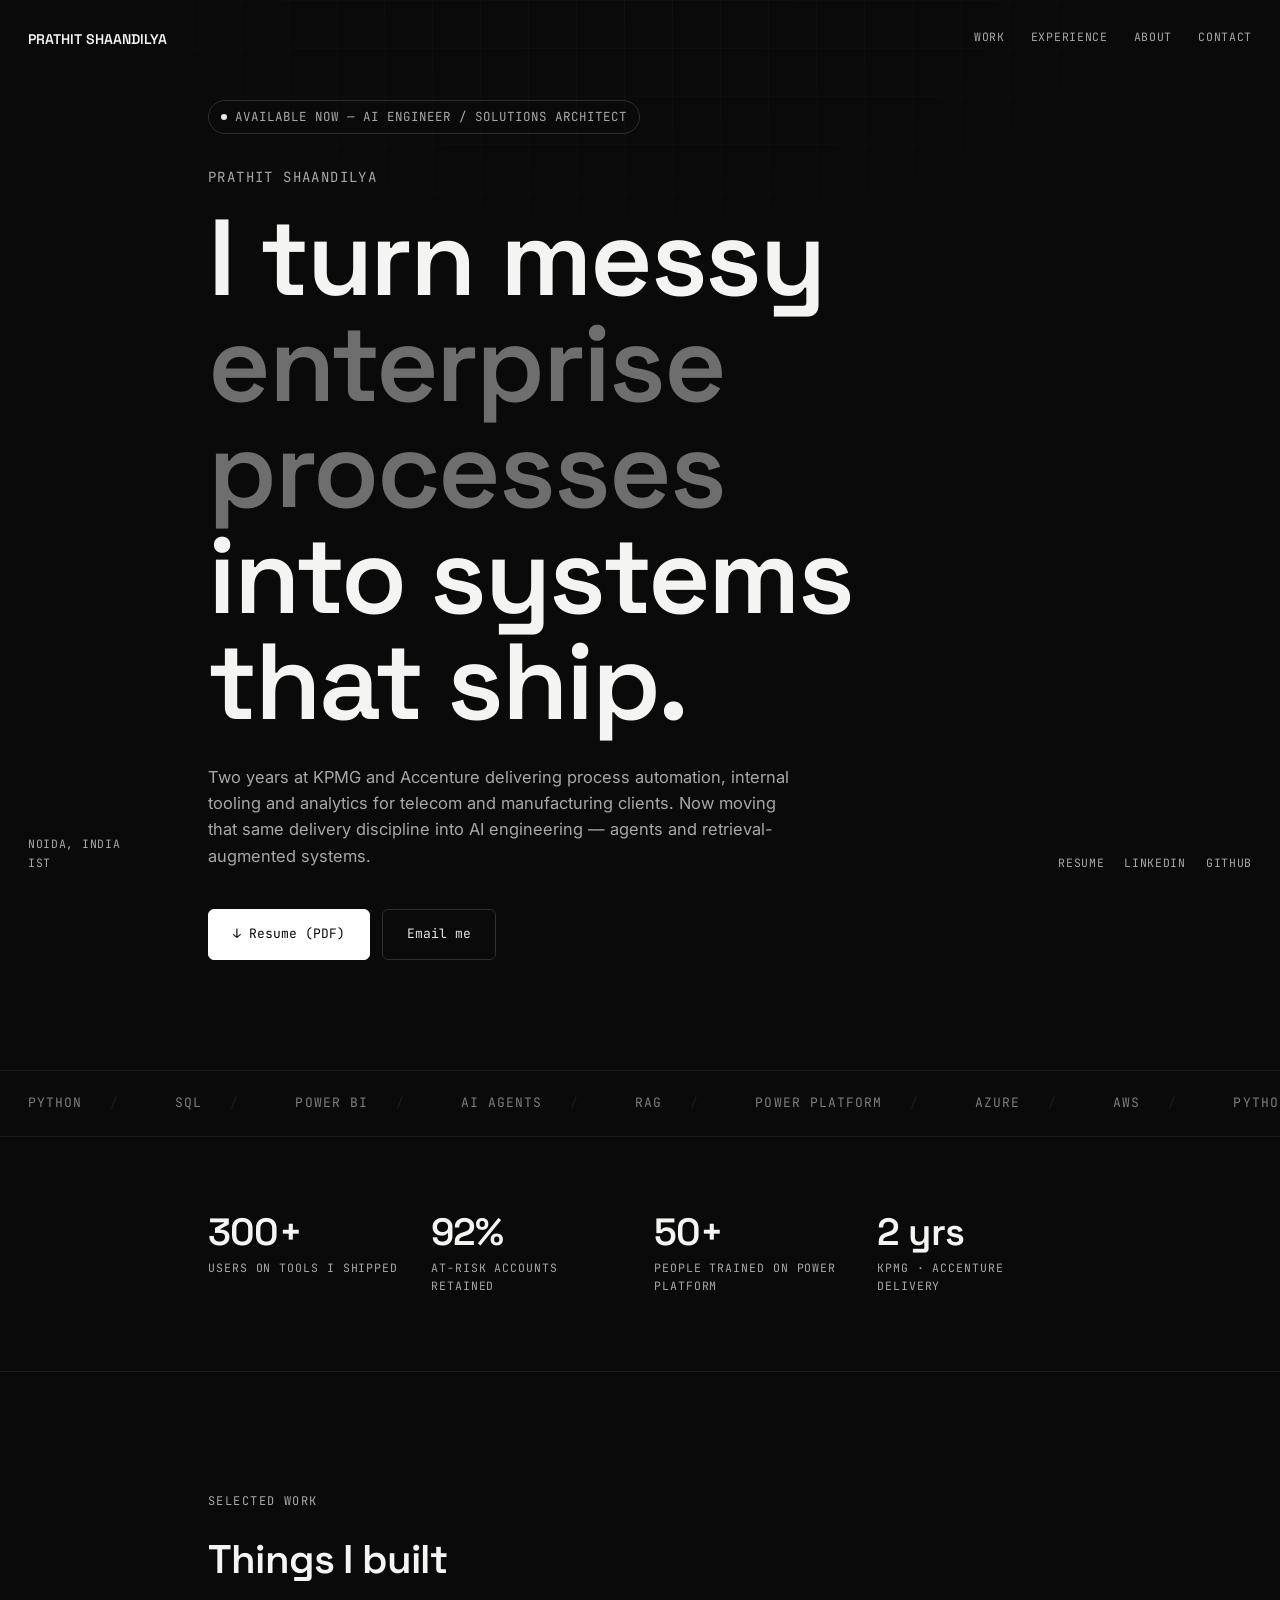
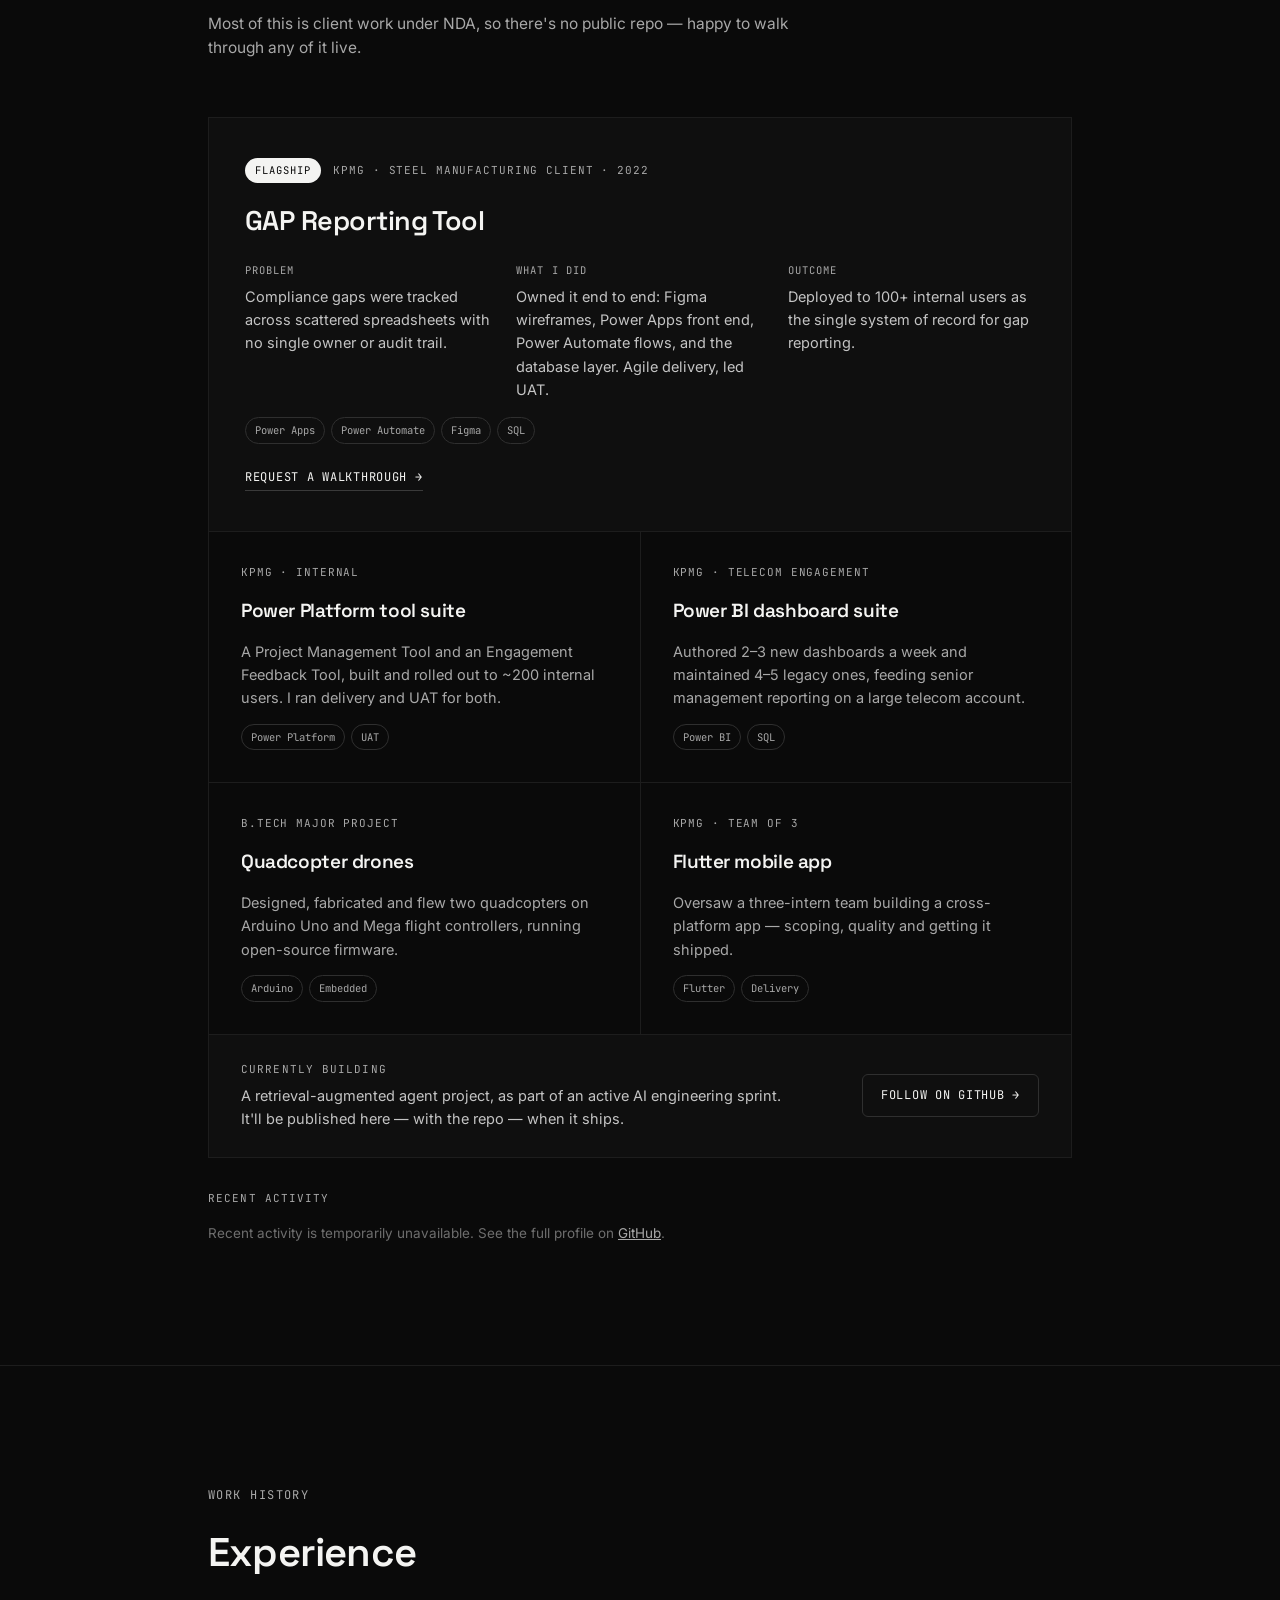
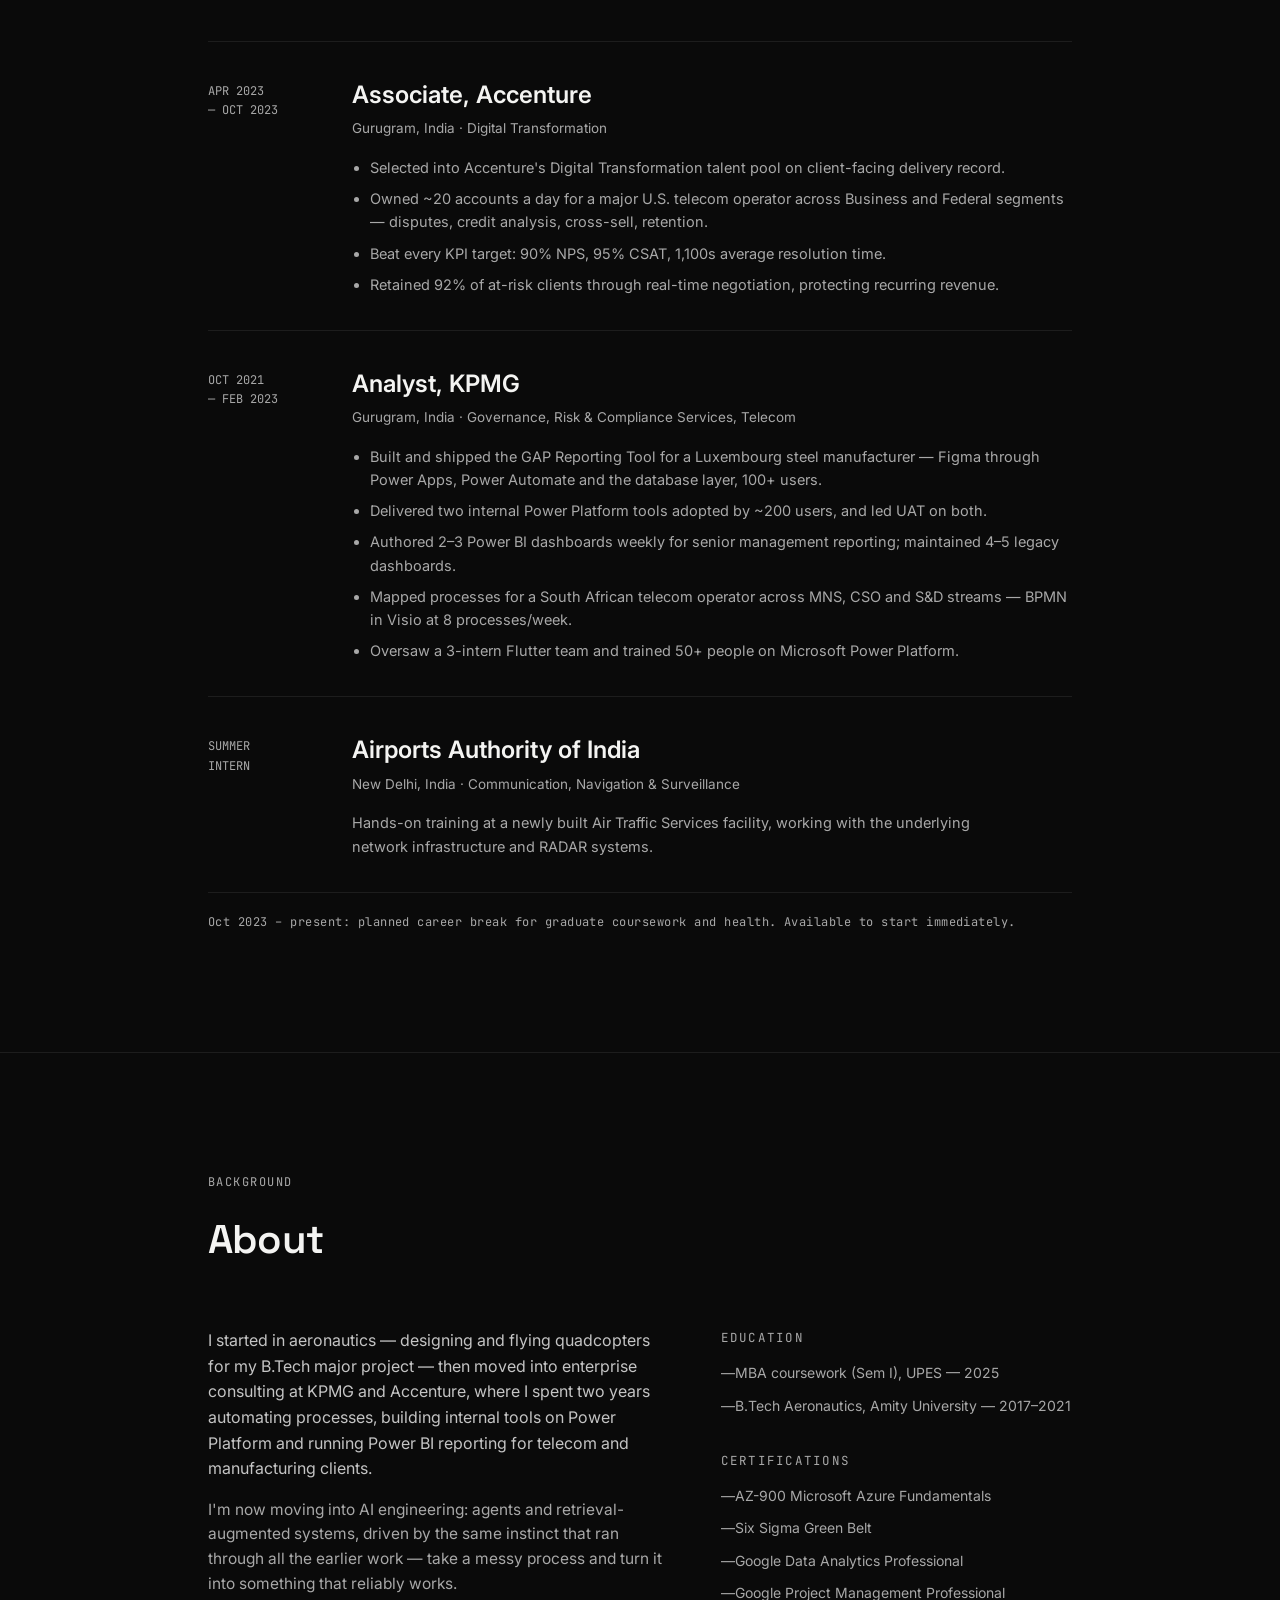
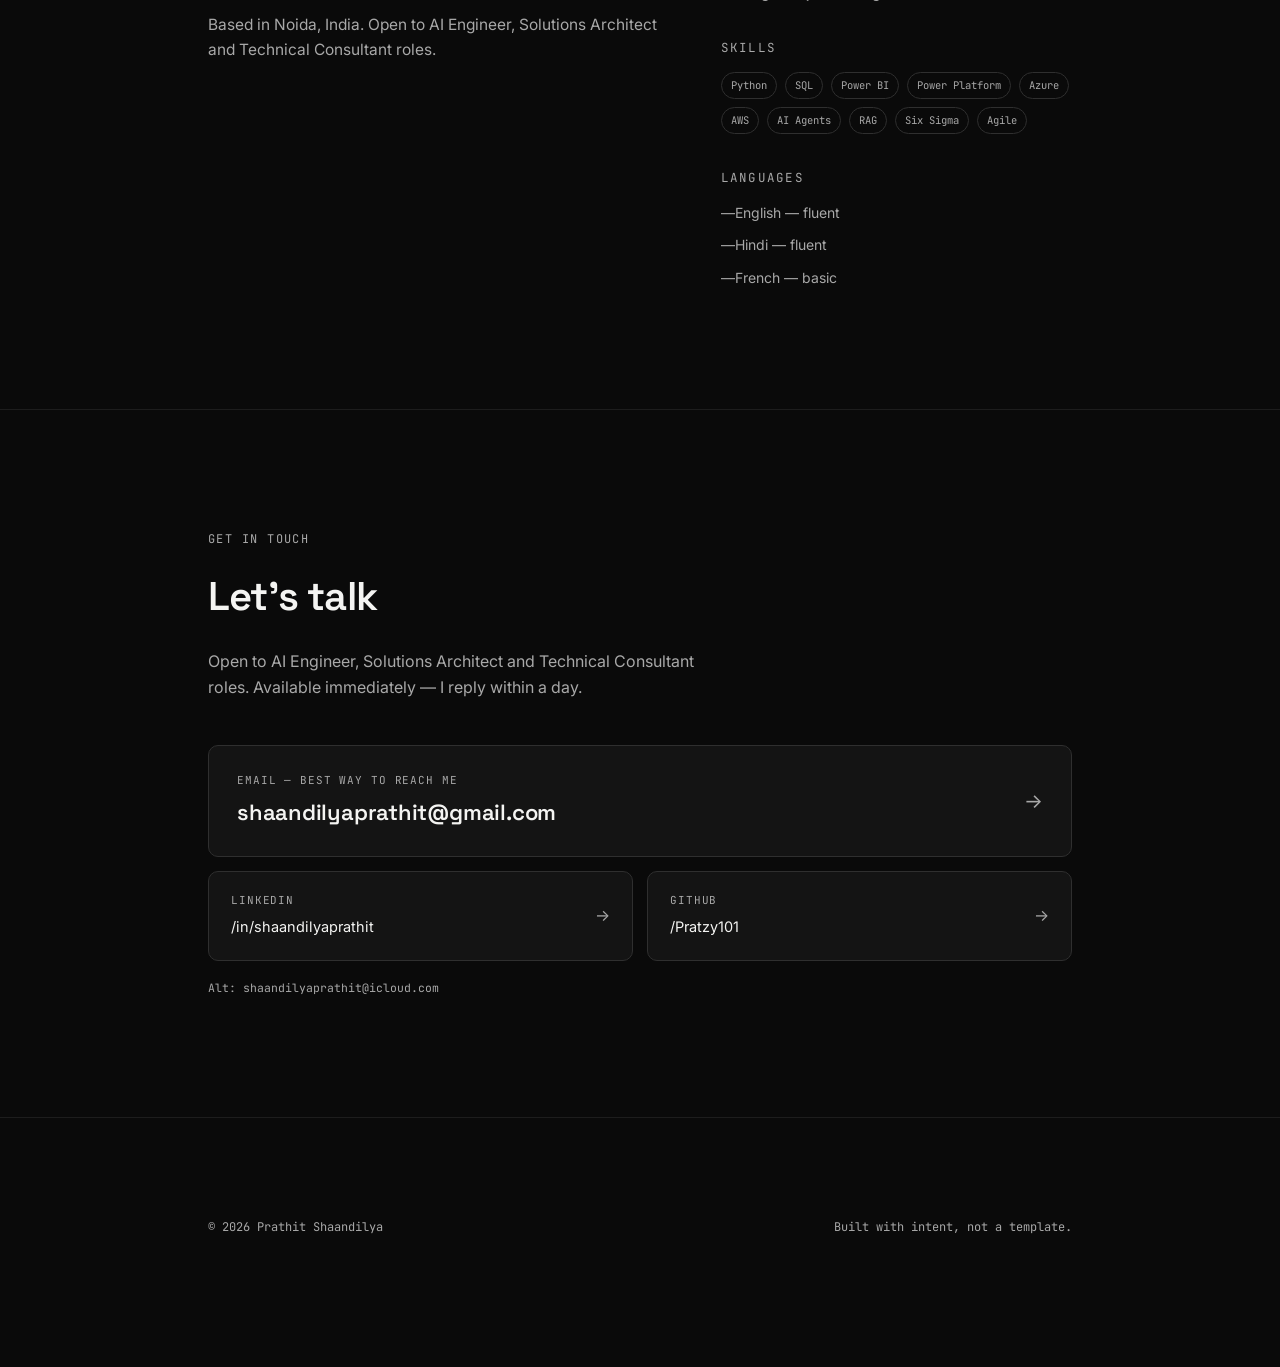
==== commit 4e2f1e29: "V1.2: new visual design, flagship case study, proof stats — cursor and mobile menu restored" ====
--- a/index.html
+++ b/index.html
@@ -4,8 +4,9 @@
 <meta charset="UTF-8">
 <meta name="viewport" content="width=device-width, initial-scale=1.0">
 <title>Prathit Shaandilya — Data Analyst / AI Systems</title>
-<meta name="description" content="Prathit Shaandilya — analyst and enterprise consultant transitioning into AI Engineering. Experience, projects, and contact.">
+<meta name="description" content="Prathit Shaandilya — analyst and enterprise consultant transitioning into AI Engineering. Experience, work, and contact.">
 <link rel="canonical" href="https://pratzy101.github.io/Portfolio/">
+<link rel="icon" href="data:image/svg+xml,%3Csvg xmlns='http://www.w3.org/2000/svg' viewBox='0 0 32 32'%3E%3Crect width='32' height='32' fill='%230a0a0a'/%3E%3Crect x='7' y='7' width='18' height='18' fill='none' stroke='%23f4f4f2' stroke-width='2'/%3E%3C/svg%3E">
 <link rel="preconnect" href="https://fonts.googleapis.com">
 <link rel="preconnect" href="https://fonts.gstatic.com" crossorigin>
 <link href="https://fonts.googleapis.com/css2?family=Space+Grotesk:wght@400;500;600;700&family=Inter:wght@400;500;600&family=JetBrains+Mono:wght@400;500&display=swap" rel="stylesheet">
@@ -23,7 +24,7 @@
   "name": "Prathit Shaandilya",
   "url": "https://pratzy101.github.io/Portfolio/",
   "jobTitle": "AI Engineer / Solutions Architect",
-  "description": "Data analyst and enterprise consultant transitioning into AI Engineering — building production-ready systems with AI agents, retrieval-augmented generation, and applied ML.",
+  "description": "Enterprise consultant turned AI engineer — two years at KPMG and Accenture delivering process automation, internal tooling, and analytics, now building agents and retrieval-augmented systems.",
   "email": "mailto:shaandilyaprathit@gmail.com",
   "address": {
     "@type": "PostalAddress",
@@ -48,16 +49,25 @@
   /* ============================================================================
      DESIGN TOKENS
      All colours, sizes, and timing values. Change here to update the whole site.
+
+     V1.2 palette note: the new design uses several near-duplicate greys
+     (#8a8a8a and #a8a8a8, #0d0d0d and #0f0f0f) that were likely just small
+     drift from the design tool rather than deliberate distinct tones — they're
+     consolidated into single tokens here (--text-dim, --surface-raised) for
+     maintainability. The visual difference is under 3%, imperceptible in practice.
      ============================================================================ */
   :root{
     --bg:#0a0a0a;
     --surface:#141414;
     --surface-2:#1b1b1b;
-    --border:#272727;
+    --surface-raised:#0f0f0f;
+    --border:#2f2f2f;
     --border-soft:#1d1d1d;
     --text:#f4f4f2;
-    --text-dim:#8f8f8f;
-    --text-faint:#565656;
+    --text-soft:#c4c4c4;
+    --text-dim:#a8a8a8;
+    --text-faint:#6e6e6e;
+    --text-marquee:#7d7d7d;
     --white:#ffffff;
     --maxw:920px;
   }
@@ -79,13 +89,11 @@
   h1,h2,h3{ font-family:'Space Grotesk', sans-serif; letter-spacing:-0.02em; }
   .mono{ font-family:'JetBrains Mono', monospace; }
   a{ color:inherit; text-decoration:none; }
+  ul{ list-style:none; }
   .wrap{ max-width:var(--maxw); margin:0 auto; padding:0 28px; }
 
-  /* Keyboard focus must stay visible everywhere — removing it without a
-     replacement makes the site unusable without a mouse. */
   :focus-visible{ outline:2px solid var(--white); outline-offset:3px; }
 
-  /* Screen-reader-only text: present in the accessibility tree, invisible on screen. */
   .sr-only{
     position:absolute; width:1px; height:1px; padding:0; margin:-1px;
     overflow:hidden; clip:rect(0 0 0 0); white-space:nowrap; border:0;
@@ -94,8 +102,7 @@
   /* ============================================================================
      SKIP LINK
      Lets keyboard and screen-reader users jump past the fixed nav chrome
-     straight to content, instead of tabbing through every corner link first.
-     Hidden until focused.
+     straight to content. Hidden until focused.
      ============================================================================ */
   .skip-link{
     position:absolute; top:8px; left:8px; z-index:9999;
@@ -107,7 +114,6 @@
 
   /* ============================================================================
      BACKGROUND GRID
-     Fixed backdrop that fills the space behind all content.
      ============================================================================ */
   .grid-bg{
     position:fixed; inset:0; z-index:-1; pointer-events:none;
@@ -121,11 +127,9 @@
 
   /* ============================================================================
      CUSTOM CURSOR
-     Follows the pointer; grows on interactive elements.
-     Bug fix (V1.1): previously only hid via a CSS transition with nothing to
-     ever trigger it on mobile — a tap set it active and nothing removed the
-     class again, so it got stranded on screen through scrolling. Now paired
-     with JS that clears it on scroll and after a short idle period.
+     Restored in V1.2 — the uploaded design had no cursor code at all, and
+     no JS of any kind. Same fixed-in-V1.1 behaviour: scroll clears it
+     immediately, plus a 600ms idle timeout as backup.
      ============================================================================ */
   #cursor{
     position:fixed; top:0; left:0; width:16px; height:16px; border-radius:50%;
@@ -138,14 +142,17 @@
 
   /* ============================================================================
      FIXED CORNER CHROME
-     Persistent frame: logo, nav, location, social links.
+     V1.2 note: the uploaded design had the top corners as position:absolute
+     (they would scroll away) while the bottom corners were position:fixed.
+     Kept all four fixed here for a consistent persistent-chrome pattern,
+     matching every prior version of this site.
      ============================================================================ */
   .corner{
     position:fixed; z-index:200; font-family:'JetBrains Mono', monospace;
     font-size:11.5px; letter-spacing:0.06em; color:var(--text-dim);
   }
   .corner-tl{ top:28px; left:28px; }
-  .corner-tl .brand{ font-family:'Space Grotesk', sans-serif; font-weight:600; font-size:14px; color:var(--text); letter-spacing:0; }
+  .corner-tl .brand{ font-family:'Space Grotesk', sans-serif; font-weight:600; font-size:14px; color:var(--text); letter-spacing:0; text-transform:uppercase; }
   .corner-tr{ top:28px; right:28px; display:flex; gap:26px; }
   .corner-tr a{ text-transform:uppercase; position:relative; padding-bottom:3px; transition:color .2s ease; }
   .corner-tr a::after{ content:''; position:absolute; left:0; bottom:0; width:0; height:1px; background:var(--white); transition:width .25s ease; }
@@ -158,7 +165,8 @@
 
   /* ============================================================================
      MOBILE MENU
-     Hamburger toggle that opens a full-screen overlay with navigation links.
+     Restored in V1.2 — the uploaded design had no responsive nav collapse,
+     so "Work / Experience / About / Contact" would overflow on small screens.
      ============================================================================ */
   .mob-toggle{ display:none; }
   .mob-menu{ display:none; }
@@ -181,119 +189,118 @@
 
   /* ============================================================================
      SECTIONS AND TYPOGRAPHY
-     Shared vertical rhythm and heading styles.
      ============================================================================ */
   section{ padding:120px 0; border-bottom:1px solid var(--border-soft); }
   section:last-of-type{ border-bottom:none; }
-  .eyebrow{ font-family:'JetBrains Mono', monospace; font-size:12px; letter-spacing:0.12em; color:var(--text-faint); text-transform:uppercase; margin-bottom:16px; display:block; }
-  h2.section-title{ font-size:clamp(28px,4.4vw,40px); font-weight:600; margin-bottom:56px; }
+  .eyebrow{ font-family:'JetBrains Mono', monospace; font-size:12px; letter-spacing:0.12em; color:var(--text-dim); text-transform:uppercase; margin-bottom:16px; display:block; }
+  h2.section-title{ font-size:clamp(28px,4.4vw,40px); font-weight:600; margin-bottom:20px; }
+  .section-lead{ color:var(--text-dim); font-size:15.5px; max-width:600px; margin-bottom:56px; }
 
   /* ============================================================================
      SCROLL REVEAL
-     Fade in elements as they enter the viewport.
      ============================================================================ */
   .reveal{ opacity:0; transform:translateY(20px); transition:opacity .7s ease, transform .7s ease; }
   .reveal.in-view{ opacity:1; transform:translateY(0); }
   @media (prefers-reduced-motion:reduce){ .reveal{ opacity:1; transform:none; transition:none; } }
 
   /* ============================================================================
+     BUTTONS
+     Shared across hero, work, and follow CTAs.
+     ============================================================================ */
+  .btn{ font-family:'JetBrains Mono', monospace; font-size:13px; padding:14px 24px; border-radius:6px; border:1px solid var(--border); display:inline-flex; align-items:center; gap:8px; transition:all .2s ease; }
+  .btn-primary{ background:var(--white); color:var(--bg); border-color:var(--white); }
+  .btn-primary:hover{ background:transparent; color:var(--white); }
+  .btn-ghost{ color:#e2e2e2; }
+  .btn-ghost:hover{ border-color:var(--text-dim); }
+
+  /* ============================================================================
      HERO SECTION
-     ============================================================================ */
-  #home{ min-height:100vh; display:flex; flex-direction:column; justify-content:center; padding-top:100px; border-bottom:1px solid var(--border-soft); }
+     New copy (V1.2): "AVAILABLE NOW" status pill, "I turn messy enterprise
+     processes into systems that ship." headline, tightened two-button CTA row.
+     ============================================================================ */
+  #home{ min-height:100vh; display:flex; flex-direction:column; justify-content:center; padding:100px 0 110px; border-bottom:1px solid var(--border-soft); }
   .status-line{ display:inline-flex; align-items:center; gap:8px; font-family:'JetBrains Mono', monospace; font-size:12.5px; color:var(--text-dim); border:1px solid var(--border); padding:6px 12px; border-radius:100px; margin-bottom:32px; width:fit-content; }
   .status-dot{ width:6px; height:6px; border-radius:50%; background:#eaeaea; animation:pulse 2s infinite; }
-  @keyframes pulse{ 0%,100%{opacity:1;} 50%{opacity:.3;} }
+  @keyframes pulse{ 0%,100%{opacity:1;} 50%{opacity:.35;} }
   .hero-name{ font-family:'JetBrains Mono', monospace; font-size:14px; letter-spacing:0.1em; color:var(--text-dim); text-transform:uppercase; margin-bottom:18px; }
   .hero-head{ font-size:clamp(44px,8.6vw,108px); font-weight:600; line-height:0.98; margin-bottom:28px; }
   .hero-head .line{ display:block; }
   .hero-head .dim{ color:var(--text-faint); }
-  .hero-sub{ max-width:560px; color:var(--text-dim); font-size:16px; margin-bottom:40px; }
+  .hero-sub{ max-width:600px; color:var(--text-dim); font-size:16.5px; margin-bottom:40px; }
   .btn-row{ display:flex; flex-wrap:wrap; gap:12px; }
-  .btn{ font-family:'JetBrains Mono', monospace; font-size:13px; padding:13px 22px; border-radius:6px; border:1px solid var(--border); display:inline-flex; align-items:center; gap:8px; transition:all .2s ease; }
-  .btn-primary{ background:var(--white); color:var(--bg); border-color:var(--white); }
-  .btn-primary:hover{ background:transparent; color:var(--white); }
-  .btn-ghost{ color:var(--text-dim); }
-  .btn-ghost:hover{ color:var(--white); border-color:var(--text-dim); }
-
-  /* ============================================================================
-     STATUS BAR
-     Slim strip announcing what's actively being built right now. Sits between
-     Hero and Marquee, styled like an extension of the marquee's "info strip"
-     language rather than crowding the hero's big typography.
-
-     This is a STATIC, MANUALLY-EDITED block — V1.1 has no backend, so it
-     cannot pull live data from the sprint tracker automatically. Update the
-     text in .status-bar-text by hand as the sprint progresses (see the
-     ai-ml-sprint-tracker.md file for the current week/phase).
-     ============================================================================ */
-  .status-bar-wrap{ border-bottom:1px solid var(--border-soft); padding:16px 0; }
-  .status-bar{ display:flex; flex-wrap:wrap; align-items:baseline; gap:10px; font-family:'JetBrains Mono', monospace; font-size:12.5px; }
-  .status-bar-label{ color:var(--text-faint); text-transform:uppercase; letter-spacing:0.1em; flex-shrink:0; }
-  .status-bar-text{ color:var(--text-dim); }
-  .status-bar-text a{ color:var(--text); text-decoration:underline; text-underline-offset:2px; }
-  .status-bar-text a:hover{ color:var(--white); }
 
   /* ============================================================================
      MARQUEE (SKILLS STRIP)
      ============================================================================ */
   .marquee-wrap{ border-bottom:1px solid var(--border-soft); overflow:hidden; padding:22px 0; }
   .marquee{ display:flex; width:max-content; animation:scroll 26s linear infinite; }
-  .marquee span{ font-family:'JetBrains Mono', monospace; font-size:13px; letter-spacing:0.08em; color:var(--text-faint); text-transform:uppercase; padding:0 28px; white-space:nowrap; }
-  .marquee span::after{ content:'/'; margin-left:28px; color:var(--border); }
+  .marquee span{ font-family:'JetBrains Mono', monospace; font-size:13px; letter-spacing:0.08em; color:var(--text-marquee); text-transform:uppercase; padding:0 28px; white-space:nowrap; }
+  .marquee span::after{ content:'/'; margin-left:28px; color:var(--border-soft); }
   @keyframes scroll{ from{transform:translateX(0);} to{transform:translateX(-50%);} }
   @media (prefers-reduced-motion:reduce){ .marquee{ animation:none; } }
 
   /* ============================================================================
-     EXPERIENCE SECTION
-     ============================================================================ */
-  .xrow{ padding:34px 0; border-top:1px solid var(--border-soft); display:grid; grid-template-columns:120px 1fr; gap:24px; position:relative; }
-  .timeline > .xrow:first-child{ border-top:1px solid var(--border-soft); }
-  .xdate{ font-family:'JetBrains Mono', monospace; font-size:12px; color:var(--text-faint); padding-top:6px; }
-  .xrole{ font-size:clamp(19px,2.4vw,24px); font-weight:600; margin-bottom:4px; transition:color .2s ease; }
-  .xplace{ color:var(--text-dim); font-size:13.5px; margin-bottom:16px; }
-  .xrow ul{ padding-left:18px; color:var(--text-dim); font-size:14.5px; }
-  .xrow li{ margin-bottom:8px; }
-  .xrow li:last-child{ margin-bottom:0; }
-  .xrow p.desc{ color:var(--text-dim); font-size:14.5px; max-width:640px; }
-  .xrow:hover .xrole{ color:var(--white); }
-  .xrow:hover{ background:linear-gradient(90deg, rgba(255,255,255,0.015), transparent); }
-  @media (max-width:640px){ .xrow{ grid-template-columns:1fr; gap:8px; } }
-
-  /* ============================================================================
-     PROJECTS SECTION
-     ============================================================================ */
-  .proj-grid{ display:grid; grid-template-columns:repeat(2,1fr); gap:1px; background:var(--border-soft); border:1px solid var(--border-soft); }
-  @media (max-width:640px){ .proj-grid{ grid-template-columns:1fr; } }
-  .pcard{ background:var(--bg); padding:32px; display:flex; flex-direction:column; gap:14px; min-height:220px; transition:background .28s ease, color .28s ease; position:relative; }
-  .pcard h3{ font-size:19px; font-weight:600; }
-  .pcard p{ color:var(--text-dim); font-size:14px; flex-grow:1; transition:color .28s ease; }
+     PROOF / STATS STRIP (new in V1.2)
+     Four-number credibility strip sitting between the marquee and Work.
+     Editable: each .stat-num / .stat-label pair.
+     ============================================================================ */
+  .proof-section{ padding:76px 0; }
+  .stat-grid{ display:grid; grid-template-columns:repeat(4,1fr); gap:28px; }
+  .stat-num{ font-family:'Space Grotesk', sans-serif; font-size:38px; font-weight:600; letter-spacing:-0.02em; line-height:1; }
+  .stat-label{ font-family:'JetBrains Mono', monospace; font-size:11.5px; letter-spacing:0.08em; color:var(--text-dim); text-transform:uppercase; margin-top:8px; }
+  @media (max-width:640px){ .stat-grid{ grid-template-columns:repeat(2,1fr); row-gap:36px; } }
+
+  /* ============================================================================
+     WORK SECTION (renamed from Projects in V1.2)
+     Flagship spotlight card (problem / what I did / outcome) + supporting
+     grid + a "currently building" callout + live GitHub activity.
+     ============================================================================ */
+  .work-grid{ display:grid; grid-template-columns:1fr 1fr; gap:1px; background:var(--border-soft); border:1px solid var(--border-soft); }
+  @media (max-width:640px){ .work-grid{ grid-template-columns:1fr; } }
+
+  .work-flagship{ grid-column:1 / -1; background:var(--surface-raised); padding:40px 36px; display:flex; flex-direction:column; gap:16px; }
+  .flagship-meta{ display:flex; align-items:center; gap:12px; flex-wrap:wrap; }
+  .flagship-pill{ font-family:'JetBrains Mono', monospace; font-size:10.5px; letter-spacing:0.1em; text-transform:uppercase; color:var(--bg); background:var(--text); padding:4px 10px; border-radius:100px; }
+  .flagship-context{ font-family:'JetBrains Mono', monospace; font-size:11px; letter-spacing:0.08em; text-transform:uppercase; color:var(--text-dim); }
+  .work-flagship h3{ font-size:27px; font-weight:600; }
+  .flagship-breakdown{ display:grid; grid-template-columns:1fr 1fr 1fr; gap:24px; margin-top:4px; }
+  @media (max-width:640px){ .flagship-breakdown{ grid-template-columns:1fr; gap:16px; } }
+  .flagship-breakdown h4{ font-family:'JetBrains Mono', monospace; font-size:10.5px; font-weight:400; letter-spacing:0.1em; text-transform:uppercase; color:var(--text-dim); margin-bottom:6px; }
+  .flagship-breakdown p{ color:var(--text-soft); font-size:14.5px; }
+  .work-link{ font-family:'JetBrains Mono', monospace; font-size:12px; letter-spacing:0.06em; text-transform:uppercase; color:var(--text); border-bottom:1px solid #3a3a3a; padding-bottom:3px; width:fit-content; margin-top:8px; transition:border-color .2s ease; }
+  .work-link:hover{ border-bottom-color:var(--white); }
+
+  .work-card{ background:var(--bg); padding:32px; display:flex; flex-direction:column; gap:14px; min-height:230px; }
+  .work-card-meta{ font-family:'JetBrains Mono', monospace; font-size:11px; letter-spacing:0.08em; text-transform:uppercase; color:var(--text-dim); }
+  .work-card h3{ font-size:19px; font-weight:600; }
+  .work-card p{ color:var(--text-dim); font-size:14.5px; flex-grow:1; }
+
   .tags{ display:flex; flex-wrap:wrap; gap:6px; }
-  .tag{ font-family:'JetBrains Mono', monospace; font-size:10.5px; color:var(--text-dim); border:1px solid var(--border); padding:4px 9px; border-radius:100px; transition:border-color .28s ease, color .28s ease; }
-  .pcard.pending{ border-left:2px dashed var(--border); }
-  .pcard::after{ content:'↗'; position:absolute; top:28px; right:28px; color:var(--text-faint); font-size:16px; opacity:0; transform:translate(-4px,4px); transition:all .25s ease; }
-  .pcard:hover{ background:var(--white); color:var(--bg); }
-  .pcard:hover p{ color:#333; }
-  .pcard:hover .tag{ border-color:#999; color:#333; }
-  .pcard:hover::after{ opacity:1; transform:translate(0,0); color:var(--bg); }
+  .tag{ font-family:'JetBrains Mono', monospace; font-size:10.5px; color:var(--text-dim); border:1px solid var(--border); padding:4px 9px; border-radius:100px; }
+
+  .work-building{
+    display:flex; align-items:center; justify-content:space-between; gap:24px; flex-wrap:wrap;
+    border:1px solid var(--border-soft); border-top:none; background:var(--surface-raised); padding:26px 32px;
+  }
+  .work-building-label{ font-family:'JetBrains Mono', monospace; font-size:11px; letter-spacing:0.1em; text-transform:uppercase; color:var(--text-dim); margin-bottom:6px; }
+  .work-building p{ color:var(--text-soft); font-size:14.5px; max-width:560px; }
+  .follow-btn{ font-family:'JetBrains Mono', monospace; font-size:12px; letter-spacing:0.06em; text-transform:uppercase; color:var(--text); border:1px solid var(--border); border-radius:6px; padding:11px 18px; white-space:nowrap; transition:border-color .2s ease; }
+  .follow-btn:hover{ border-color:var(--text-dim); }
 
   /* ============================================================================
      GITHUB ACTIVITY
-     Live feed of recent public pushes, fetched client-side from GitHub's
-     public REST API. Sits at the bottom of Projects, directly under the card
-     grid — proof-of-work placed exactly where someone is evaluating the claims.
-     Degrades gracefully: shows a fallback line if the fetch fails, is empty,
-     or JavaScript is unavailable.
-     ============================================================================ */
-  .gh-activity{ margin-top:56px; padding-top:40px; border-top:1px solid var(--border-soft); }
-  .gh-activity-label{ font-family:'JetBrains Mono', monospace; font-size:12px; letter-spacing:0.12em; color:var(--text-faint); text-transform:uppercase; margin-bottom:20px; display:block; }
-  .gh-list{ display:flex; flex-direction:column; gap:2px; }
+     Carried forward from V1.1. Sits directly below the "currently building"
+     bar — the live counterpart to that static message. Fetches recent public
+     pushes client-side; degrades to a plain profile link on any failure.
+     ============================================================================ */
+  .gh-activity{ margin-top:32px; }
+  .gh-activity-label{ font-family:'JetBrains Mono', monospace; font-size:11px; letter-spacing:0.1em; color:var(--text-dim); text-transform:uppercase; margin-bottom:16px; display:block; }
   .gh-row{
     display:flex; justify-content:space-between; align-items:baseline; gap:16px;
     padding:12px 0; border-top:1px solid var(--border-soft); font-size:13.5px;
   }
   .gh-row:first-child{ border-top:none; }
   .gh-repo{ color:var(--text); font-family:'JetBrains Mono', monospace; font-size:12.5px; }
-  .gh-repo a{ transition:color .2s ease; }
   .gh-repo a:hover{ color:var(--white); text-decoration:underline; }
   .gh-msg{ color:var(--text-dim); flex-grow:1; overflow:hidden; text-overflow:ellipsis; white-space:nowrap; }
   .gh-time{ color:var(--text-faint); font-family:'JetBrains Mono', monospace; font-size:11.5px; flex-shrink:0; }
@@ -306,33 +313,67 @@
   }
 
   /* ============================================================================
+     EXPERIENCE SECTION
+     V1.2: the standalone "Career Break" row is replaced with a trailing note
+     below the timeline, per the new design.
+     ============================================================================ */
+  .xrow{ padding:34px 0; border-top:1px solid var(--border-soft); display:grid; grid-template-columns:120px 1fr; gap:24px; }
+  .timeline > .xrow:first-child{ border-top:1px solid var(--border-soft); }
+  .timeline > .xrow:last-child{ border-bottom:1px solid var(--border-soft); }
+  .xdate{ font-family:'JetBrains Mono', monospace; font-size:12px; color:var(--text-dim); padding-top:6px; }
+  .xrole{ font-size:clamp(19px,2.4vw,24px); font-weight:600; margin-bottom:4px; }
+  .xplace{ color:var(--text-dim); font-size:13.5px; margin-bottom:16px; }
+  .xrow ul{ padding-left:18px; color:var(--text-dim); font-size:14.5px; }
+  .xrow li{ margin-bottom:8px; list-style:disc; }
+  .xrow li:last-child{ margin-bottom:0; }
+  .xrow p.desc{ color:var(--text-dim); font-size:14.5px; max-width:640px; }
+  @media (max-width:640px){ .xrow{ grid-template-columns:1fr; gap:8px; } }
+  .career-note{ font-family:'JetBrains Mono', monospace; font-size:12px; letter-spacing:0.04em; color:var(--text-dim); margin-top:20px; }
+
+  /* ============================================================================
      ABOUT SECTION
      ============================================================================ */
   .about-grid{ display:grid; grid-template-columns:1.3fr 1fr; gap:56px; }
   @media (max-width:720px){ .about-grid{ grid-template-columns:1fr; } }
-  .about-bio p{ color:var(--text-dim); margin-bottom:16px; font-size:15.5px; }
+  .about-bio p{ margin-bottom:16px; font-size:15.5px; }
+  .about-bio p:first-child{ color:var(--text-soft); font-size:16px; }
+  .about-bio p:not(:first-child){ color:var(--text-dim); }
   .about-block{ margin-bottom:34px; }
   .about-block:last-child{ margin-bottom:0; }
-  .about-block h3{ font-size:12.5px; text-transform:uppercase; letter-spacing:0.1em; font-family:'JetBrains Mono', monospace; color:var(--text-faint); margin-bottom:14px; font-weight:400; }
-  .about-block ul{ list-style:none; color:var(--text-dim); font-size:14px; }
+  .about-block h3{ font-size:12.5px; text-transform:uppercase; letter-spacing:0.1em; font-family:'JetBrains Mono', monospace; color:var(--text-dim); margin-bottom:14px; font-weight:400; }
+  .about-block ul{ color:var(--text-dim); font-size:14px; }
   .about-block li{ margin-bottom:10px; padding-left:14px; position:relative; }
-  .about-block li::before{ content:'—'; position:absolute; left:0; color:var(--text-faint); }
+  .about-block li:last-child{ margin-bottom:0; }
+  .about-block li::before{ content:'—'; position:absolute; left:0; color:var(--text-dim); }
   .skill-tags{ display:flex; flex-wrap:wrap; gap:8px; }
 
   /* ============================================================================
      CONTACT SECTION
+     V1.2: "Let's talk" headline, one large primary email card, LinkedIn/GitHub
+     as a two-column pair below, alt email as small print.
      ============================================================================ */
   .contact-lead{ color:var(--text-dim); max-width:520px; margin-bottom:44px; font-size:16px; }
-  .contact-grid{ display:grid; grid-template-columns:repeat(2,1fr); gap:14px; }
+  .email-card{
+    display:flex; align-items:center; justify-content:space-between; gap:20px;
+    background:var(--surface); border:1px solid var(--border); border-radius:10px;
+    padding:26px 28px; margin-bottom:14px; transition:border-color .2s ease, background .2s ease;
+  }
+  .email-card:hover{ border-color:var(--text-dim); background:var(--surface-2); }
+  .email-card-label{ font-family:'JetBrains Mono', monospace; font-size:11px; color:var(--text-dim); text-transform:uppercase; letter-spacing:0.08em; display:block; margin-bottom:6px; }
+  .email-card-value{ font-size:22px; font-weight:600; letter-spacing:-0.01em; font-family:'Space Grotesk', sans-serif; }
+  .email-arrow{ color:var(--text-dim); font-size:20px; }
+
+  .contact-grid{ display:grid; grid-template-columns:1fr 1fr; gap:14px; }
   @media (max-width:640px){ .contact-grid{ grid-template-columns:1fr; } }
   .ccard{ display:flex; align-items:center; justify-content:space-between; background:var(--surface); border:1px solid var(--border); border-radius:10px; padding:20px 22px; transition:border-color .2s ease, background .2s ease; }
-  .ccard:hover{ border-color:var(--text-faint); background:var(--surface-2); }
-  .ccard-label{ font-family:'JetBrains Mono', monospace; font-size:11px; color:var(--text-faint); text-transform:uppercase; letter-spacing:0.08em; display:block; margin-bottom:4px; }
+  .ccard:hover{ border-color:var(--text-dim); background:var(--surface-2); }
+  .ccard-label{ font-family:'JetBrains Mono', monospace; font-size:11px; color:var(--text-dim); text-transform:uppercase; letter-spacing:0.08em; display:block; margin-bottom:4px; }
   .ccard-value{ font-size:14.5px; }
-  .arrow{ color:var(--text-faint); font-size:16px; }
-
-  footer{ padding:120px 0 140px; }
-  footer .wrap{ display:flex; justify-content:space-between; flex-wrap:wrap; gap:12px; color:var(--text-faint); font-family:'JetBrains Mono', monospace; font-size:12px; }
+  .arrow{ color:var(--text-dim); font-size:16px; }
+  .contact-alt{ font-family:'JetBrains Mono', monospace; font-size:11.5px; color:var(--text-dim); margin-top:18px; }
+
+  footer{ padding:100px 0 130px; border-top:1px solid var(--border-soft); }
+  footer .wrap{ display:flex; justify-content:space-between; flex-wrap:wrap; gap:12px; color:var(--text-dim); font-family:'JetBrains Mono', monospace; font-size:12px; }
 </style>
 </head>
 <body>
@@ -344,13 +385,12 @@
 
 <!-- ============================================================================
      MODULE START: CHROME
-     Fixed navigation and corner elements.
      Editable: profile name, section nav links, location, social links.
      ============================================================================ -->
 <div class="corner corner-tl"><a href="#home" class="brand">PRATHIT SHAANDILYA</a></div>
 <nav class="corner corner-tr" aria-label="Primary">
+  <a href="#work">Work</a>
   <a href="#experience">Experience</a>
-  <a href="#projects">Projects</a>
   <a href="#about">About</a>
   <a href="#contact">Contact</a>
 </nav>
@@ -365,8 +405,8 @@
   <span aria-hidden="true">☰</span>
 </button>
 <nav class="mob-menu" id="mobMenu" aria-label="Mobile">
+  <a href="#work">Work</a>
   <a href="#experience">Experience</a>
-  <a href="#projects">Projects</a>
   <a href="#about">About</a>
   <a href="#contact">Contact</a>
 </nav>
@@ -378,23 +418,21 @@
 
 <!-- ============================================================================
      MODULE START: HERO
-     Large tagline, summary, and CTA buttons.
-     Editable: name, tagline, summary, button links.
+     Editable: name, status pill, headline lines, summary, button links.
      ============================================================================ -->
 <section id="home" aria-label="Introduction">
   <div class="wrap">
-    <div class="status-line"><span class="status-dot" aria-hidden="true"></span>OPEN TO AI ENGINEERING / SOLUTIONS ARCHITECT ROLES</div>
+    <div class="status-line"><span class="status-dot" aria-hidden="true"></span>AVAILABLE NOW — AI ENGINEER / SOLUTIONS ARCHITECT</div>
     <p class="hero-name">Prathit Shaandilya</p>
     <h1 class="hero-head">
-      <span class="line">Data analyst</span>
-      <span class="line dim">turned AI</span>
-      <span class="line">systems builder.</span>
+      <span class="line">I turn messy</span>
+      <span class="line dim">enterprise processes</span>
+      <span class="line">into systems that ship.</span>
     </h1>
-    <p class="hero-sub">Ex-KPMG, ex-Accenture enterprise consultant now building production-ready AI systems — agents, retrieval-augmented generation, and applied ML — after four years leading process automation and analytics delivery for telecom and manufacturing clients.</p>
+    <p class="hero-sub">Two years at KPMG and Accenture delivering process automation, internal tooling and analytics for telecom and manufacturing clients. Now moving that same delivery discipline into AI engineering — agents and retrieval-augmented systems.</p>
     <div class="btn-row">
       <a class="btn btn-primary" href="assets/Prathit_Shaandilya_Resume.pdf" download>↓ Resume (PDF)</a>
-      <a class="btn btn-ghost" href="mailto:shaandilyaprathit@gmail.com">Email</a>
-      <a class="btn btn-ghost" href="#projects">See Work</a>
+      <a class="btn btn-ghost" href="mailto:shaandilyaprathit@gmail.com">Email me</a>
     </div>
   </div>
 </section>
@@ -403,25 +441,7 @@
      ============================================================================ -->
 
 <!-- ============================================================================
-     MODULE START: STATUS BAR
-     Manually-edited one-liner on what's currently being built. Update this by
-     hand as the sprint progresses — see the note in the CSS section above and
-     your ai-ml-sprint-tracker.md for the current phase.
-     ============================================================================ -->
-<div class="status-bar-wrap">
-  <div class="wrap status-bar">
-    <span class="status-bar-label">Currently</span>
-    <span class="status-bar-text">Preparing for a 4-week AI/ML sprint — Python → SQL → AI/ML → Polish — starting Aug 3, 2026. <a href="#projects">Track it in Projects →</a></span>
-  </div>
-</div>
-<!-- ============================================================================
-     MODULE END: STATUS BAR
-     ============================================================================ -->
-
-<!-- ============================================================================
      MODULE START: MARQUEE
-     Animated scrolling skills strip.
-     Editable: skill list (appears twice, keeps the animation smooth).
      ============================================================================ -->
 <div class="marquee-wrap">
   <div class="marquee" aria-hidden="true">
@@ -435,67 +455,189 @@
      ============================================================================ -->
 
 <!-- ============================================================================
+     MODULE START: PROOF (new in V1.2)
+     Four-stat credibility strip. No visible heading, so the section carries
+     its own aria-label instead of aria-labelledby.
+     Editable: each stat-num / stat-label pair.
+     ============================================================================ -->
+<section class="proof-section" aria-label="Career highlights">
+  <div class="wrap stat-grid reveal">
+    <div>
+      <div class="stat-num">300+</div>
+      <div class="stat-label">Users on tools I shipped</div>
+    </div>
+    <div>
+      <div class="stat-num">92%</div>
+      <div class="stat-label">At-risk accounts retained</div>
+    </div>
+    <div>
+      <div class="stat-num">50+</div>
+      <div class="stat-label">People trained on Power Platform</div>
+    </div>
+    <div>
+      <div class="stat-num">2 yrs</div>
+      <div class="stat-label">KPMG · Accenture delivery</div>
+    </div>
+  </div>
+</section>
+<!-- ============================================================================
+     MODULE END: PROOF
+     ============================================================================ -->
+
+<!-- ============================================================================
+     MODULE START: WORK (renamed from Projects in V1.2)
+     Flagship spotlight + supporting grid + currently-building callout +
+     live GitHub activity feed.
+     Editable: flagship problem/what-I-did/outcome text, each .work-card,
+     the currently-building message, and the GitHub username in the JS below.
+     ============================================================================ -->
+<section id="work" aria-labelledby="work-heading">
+  <div class="wrap">
+    <span class="eyebrow reveal">Selected Work</span>
+    <h2 class="section-title reveal" id="work-heading">Things I built</h2>
+    <p class="section-lead reveal">Most of this is client work under NDA, so there's no public repo — happy to walk through any of it live.</p>
+
+    <div class="work-grid reveal">
+
+      <div class="work-flagship">
+        <div class="flagship-meta">
+          <span class="flagship-pill">Flagship</span>
+          <span class="flagship-context">KPMG · Steel manufacturing client · 2022</span>
+        </div>
+        <h3>GAP Reporting Tool</h3>
+        <div class="flagship-breakdown">
+          <div>
+            <h4>Problem</h4>
+            <p>Compliance gaps were tracked across scattered spreadsheets with no single owner or audit trail.</p>
+          </div>
+          <div>
+            <h4>What I did</h4>
+            <p>Owned it end to end: Figma wireframes, Power Apps front end, Power Automate flows, and the database layer. Agile delivery, led UAT.</p>
+          </div>
+          <div>
+            <h4>Outcome</h4>
+            <p>Deployed to 100+ internal users as the single system of record for gap reporting.</p>
+          </div>
+        </div>
+        <div class="tags">
+          <span class="tag">Power Apps</span>
+          <span class="tag">Power Automate</span>
+          <span class="tag">Figma</span>
+          <span class="tag">SQL</span>
+        </div>
+        <a class="work-link" href="mailto:shaandilyaprathit@gmail.com?subject=Walkthrough%3A%20GAP%20Reporting%20Tool">Request a walkthrough →</a>
+      </div>
+
+      <div class="work-card">
+        <span class="work-card-meta">KPMG · Internal</span>
+        <h3>Power Platform tool suite</h3>
+        <p>A Project Management Tool and an Engagement Feedback Tool, built and rolled out to ~200 internal users. I ran delivery and UAT for both.</p>
+        <div class="tags"><span class="tag">Power Platform</span><span class="tag">UAT</span></div>
+      </div>
+
+      <div class="work-card">
+        <span class="work-card-meta">KPMG · Telecom engagement</span>
+        <h3>Power BI dashboard suite</h3>
+        <p>Authored 2–3 new dashboards a week and maintained 4–5 legacy ones, feeding senior management reporting on a large telecom account.</p>
+        <div class="tags"><span class="tag">Power BI</span><span class="tag">SQL</span></div>
+      </div>
+
+      <div class="work-card">
+        <span class="work-card-meta">B.Tech major project</span>
+        <h3>Quadcopter drones</h3>
+        <p>Designed, fabricated and flew two quadcopters on Arduino Uno and Mega flight controllers, running open-source firmware.</p>
+        <div class="tags"><span class="tag">Arduino</span><span class="tag">Embedded</span></div>
+      </div>
+
+      <div class="work-card">
+        <span class="work-card-meta">KPMG · Team of 3</span>
+        <h3>Flutter mobile app</h3>
+        <p>Oversaw a three-intern team building a cross-platform app — scoping, quality and getting it shipped.</p>
+        <div class="tags"><span class="tag">Flutter</span><span class="tag">Delivery</span></div>
+      </div>
+
+    </div>
+
+    <div class="work-building reveal">
+      <div>
+        <div class="work-building-label">Currently building</div>
+        <p>A retrieval-augmented agent project, as part of an active AI engineering sprint. It'll be published here — with the repo — when it ships.</p>
+      </div>
+      <a class="follow-btn" href="https://github.com/Pratzy101" target="_blank" rel="noopener">Follow on GitHub →</a>
+    </div>
+
+    <!-- ========================================================================
+         SUBMODULE: GITHUB ACTIVITY
+         Populated by JS at the bottom of the page.
+         ======================================================================== -->
+    <div class="gh-activity reveal" id="ghActivity">
+      <span class="gh-activity-label">Recent activity</span>
+      <div id="ghList">
+        <p class="gh-fallback">Loading recent commits from GitHub…</p>
+      </div>
+      <noscript>
+        <p class="gh-fallback">Recent activity requires JavaScript. See the full history on <a href="https://github.com/Pratzy101" target="_blank" rel="noopener">GitHub</a>.</p>
+      </noscript>
+    </div>
+
+  </div>
+</section>
+<!-- ============================================================================
+     MODULE END: WORK
+     ============================================================================ -->
+
+<!-- ============================================================================
      MODULE START: EXPERIENCE
-     Work history in reverse chronological order.
-     Editable: each .xrow is one job entry. Change dates, title, place, and bullets.
+     Editable: each .xrow is one job entry. The trailing .career-note covers
+     the Oct 2023–present gap instead of a dedicated timeline row (V1.2).
      ============================================================================ -->
 <section id="experience" aria-labelledby="experience-heading">
   <div class="wrap">
     <span class="eyebrow reveal">Work History</span>
-    <h2 class="section-title reveal" id="experience-heading">Experience</h2>
-
-    <div class="timeline">
-
-      <div class="xrow reveal">
-        <div class="xdate mono">OCT 2023<br>— PRESENT</div>
-        <div>
-          <div class="xrole">Career Break</div>
-          <div class="xplace">Noida, India</div>
-          <p class="desc">Stepped back for a planned period focused on personal wellbeing and graduate coursework. Now ready to re-engage full-time, available to start immediately.</p>
-        </div>
-      </div>
-
-      <div class="xrow reveal">
+    <h2 class="section-title reveal" id="experience-heading" style="margin-bottom:56px;">Experience</h2>
+
+    <div class="timeline reveal">
+
+      <div class="xrow">
         <div class="xdate mono">APR 2023<br>— OCT 2023</div>
         <div>
           <div class="xrole">Associate, Accenture</div>
           <div class="xplace">Gurugram, India · Digital Transformation</div>
           <ul>
-            <li>Selected for Accenture's Digital Transformation talent pool based on communication skills, client-facing experience, and consistent delivery.</li>
-            <li>Deployed to a leading U.S. telecom operator account as a one-stop-shop across Business and Federal customer segments.</li>
-            <li>Managed dispute resolution, credit analysis, upstream/cross-stream sales, retention, and account management across ~20 accounts daily.</li>
-            <li>Exceeded KPI targets: NPS 90%, CSAT 95%, Average Resolution Time 1,100 seconds.</li>
-            <li>Retained 92% of at-risk clients through real-time negotiation, safeguarding recurring revenue.</li>
+            <li>Selected into Accenture's Digital Transformation talent pool on client-facing delivery record.</li>
+            <li>Owned ~20 accounts a day for a major U.S. telecom operator across Business and Federal segments — disputes, credit analysis, cross-sell, retention.</li>
+            <li>Beat every KPI target: 90% NPS, 95% CSAT, 1,100s average resolution time.</li>
+            <li>Retained 92% of at-risk clients through real-time negotiation, protecting recurring revenue.</li>
           </ul>
         </div>
       </div>
 
-      <div class="xrow reveal">
+      <div class="xrow">
         <div class="xdate mono">OCT 2021<br>— FEB 2023</div>
         <div>
           <div class="xrole">Analyst, KPMG</div>
-          <div class="xplace">Gurugram, India · Governance, Risk & Compliance Services (GRCS), Telecom</div>
+          <div class="xplace">Gurugram, India · Governance, Risk & Compliance Services, Telecom</div>
           <ul>
-            <li>Partnered with a South African telecom operator to revitalize processes across MNS, CSO, and S&D streams — BPMN process maps in Visio at 8 processes/week.</li>
-            <li>Led a GAP Reporting Tool engagement for a Luxembourg-based steel manufacturer: designed the wireframe/UI in Figma, built in Power Apps + Power Automate under Agile delivery, and owned the database layer for 100+ internal users.</li>
-            <li>Authored 2–3 new Power BI dashboards weekly and maintained 4–5 legacy dashboards for senior management reporting.</li>
-            <li>Developed and led UAT for two in-house Power Platform tools — a Project Management Tool and an Engagement Feedback Tool — adopted by ~200 users.</li>
-            <li>Oversaw a 3-intern team building a cross-platform Flutter mobile application.</li>
-            <li>Trained 50+ participants on Microsoft Power Platform.</li>
+            <li>Built and shipped the GAP Reporting Tool for a Luxembourg steel manufacturer — Figma through Power Apps, Power Automate and the database layer, 100+ users.</li>
+            <li>Delivered two internal Power Platform tools adopted by ~200 users, and led UAT on both.</li>
+            <li>Authored 2–3 Power BI dashboards weekly for senior management reporting; maintained 4–5 legacy dashboards.</li>
+            <li>Mapped processes for a South African telecom operator across MNS, CSO and S&amp;D streams — BPMN in Visio at 8 processes/week.</li>
+            <li>Oversaw a 3-intern Flutter team and trained 50+ people on Microsoft Power Platform.</li>
           </ul>
         </div>
       </div>
 
-      <div class="xrow reveal">
+      <div class="xrow">
         <div class="xdate mono">SUMMER<br>INTERN</div>
         <div>
           <div class="xrole">Airports Authority of India</div>
-          <div class="xplace">New Delhi, India · Communication, Navigation & Surveillance (CNS)</div>
-          <p class="desc">Hands-on training at a newly built Air Traffic Services facility, working with underlying network infrastructure and RADAR systems.</p>
+          <div class="xplace">New Delhi, India · Communication, Navigation &amp; Surveillance</div>
+          <p class="desc">Hands-on training at a newly built Air Traffic Services facility, working with the underlying network infrastructure and RADAR systems.</p>
         </div>
       </div>
 
     </div>
+    <p class="career-note">Oct 2023 – present: planned career break for graduate coursework and health. Available to start immediately.</p>
   </div>
 </section>
 <!-- ============================================================================
@@ -503,110 +645,40 @@
      ============================================================================ -->
 
 <!-- ============================================================================
-     MODULE START: PROJECTS
-     Card grid showing past and current work, plus a live GitHub activity feed.
-     Editable: each .pcard is one project. Add/remove cards as projects ship.
-     ============================================================================ -->
-<section id="projects" aria-labelledby="projects-heading">
-  <div class="wrap">
-    <span class="eyebrow reveal">Selected Work</span>
-    <h2 class="section-title reveal" id="projects-heading">Projects</h2>
-
-    <div class="proj-grid reveal">
-
-      <div class="pcard pending">
-        <h3>AI/ML Portfolio Project</h3>
-        <p>In progress — an AI agent / RAG project being built as part of an active AI Engineering transition sprint. Details published here as it ships.</p>
-        <div class="tags"><span class="tag">In Progress</span><span class="tag">Agents</span><span class="tag">RAG</span></div>
-      </div>
-
-      <div class="pcard">
-        <h3>GAP Reporting Tool</h3>
-        <p>End-to-end internal reporting tool for a steel manufacturing client — Figma wireframes through to a deployed Power Apps/Power Automate solution serving 100+ users.</p>
-        <div class="tags"><span class="tag">Power Apps</span><span class="tag">Power Automate</span><span class="tag">Figma</span></div>
-      </div>
-
-      <div class="pcard">
-        <h3>Power BI Dashboard Suite</h3>
-        <p>Ongoing authorship and maintenance of 7–8 dashboards weekly for senior management reporting across a large telecom engagement.</p>
-        <div class="tags"><span class="tag">Power BI</span><span class="tag">SQL</span><span class="tag">Reporting</span></div>
-      </div>
-
-      <div class="pcard">
-        <h3>Internal Power Platform Tools</h3>
-        <p>Project Management Tool and Engagement Feedback Tool, built on Power Platform and adopted by close to 200 internal users; led delivery and UAT.</p>
-        <div class="tags"><span class="tag">Power Platform</span><span class="tag">UAT</span></div>
-      </div>
-
-      <div class="pcard">
-        <h3>Quadcopter Drones</h3>
-        <p>B.Tech major project — designed, fabricated, and deployed two quadcopters using Arduino Uno and Arduino Mega flight controllers on open-source software.</p>
-        <div class="tags"><span class="tag">Arduino</span><span class="tag">Embedded</span><span class="tag">Hardware</span></div>
-      </div>
-
-      <div class="pcard">
-        <h3>Cross-Platform Mobile App</h3>
-        <p>Delivery oversight for a 3-intern team building a Flutter mobile application — quality, scoping, and shipping ownership.</p>
-        <div class="tags"><span class="tag">Flutter</span><span class="tag">Delivery Oversight</span></div>
-      </div>
-
-    </div>
-
-    <!-- ========================================================================
-         SUBMODULE: GITHUB ACTIVITY
-         Populated by JS at the bottom of the page. Markup here is the empty
-         shell + noscript fallback; content is injected after the API responds.
-         ======================================================================== -->
-    <div class="gh-activity reveal" id="ghActivity">
-      <span class="gh-activity-label">Recent activity</span>
-      <div class="gh-list" id="ghList">
-        <p class="gh-fallback">Loading recent commits from GitHub…</p>
-      </div>
-      <noscript>
-        <p class="gh-fallback">Recent activity requires JavaScript. See the full history on <a href="https://github.com/Pratzy101" target="_blank" rel="noopener">GitHub</a>.</p>
-      </noscript>
-    </div>
-
-  </div>
-</section>
-<!-- ============================================================================
-     MODULE END: PROJECTS
-     ============================================================================ -->
-
-<!-- ============================================================================
      MODULE START: ABOUT
-     Biography, education, certifications, skills, languages.
-     Editable: bio paragraphs, education list, certifications list, skill tags, languages.
+     Editable: bio paragraphs, education, certifications, skill tags, languages.
+
+     Fixed in this pass: "four years" corrected to "two years" to match your
+     actual Oct 2021–Oct 2023 dates and the Hero/Proof copy above.
      ============================================================================ -->
 <section id="about" aria-labelledby="about-heading">
   <div class="wrap">
     <span class="eyebrow reveal">Background</span>
-    <h2 class="section-title reveal" id="about-heading">About</h2>
+    <h2 class="section-title reveal" id="about-heading" style="margin-bottom:56px;">About</h2>
 
     <div class="about-grid">
       <div class="about-bio reveal">
-        <p>I started in aeronautics — designing and flying quadcopters as a B.Tech major project — before moving into enterprise consulting at KPMG and Accenture, where I spent four years automating processes, building internal tools on Power Platform, and running Power BI reporting for telecom and manufacturing clients.</p>
-        <p>I'm now transitioning into AI Engineering: building production-ready systems with AI agents and retrieval-augmented generation, on the back of the same instinct that ran through the earlier work — take a messy process and turn it into something that reliably works.</p>
-        <p>Based in Noida, India. Open to AI Engineer, Solutions Architect, and Technical Consultant roles.</p>
+        <p>I started in aeronautics — designing and flying quadcopters for my B.Tech major project — then moved into enterprise consulting at KPMG and Accenture, where I spent two years automating processes, building internal tools on Power Platform and running Power BI reporting for telecom and manufacturing clients.</p>
+        <p>I'm now moving into AI engineering: agents and retrieval-augmented systems, driven by the same instinct that ran through all the earlier work — take a messy process and turn it into something that reliably works.</p>
+        <p>Based in Noida, India. Open to AI Engineer, Solutions Architect and Technical Consultant roles.</p>
       </div>
 
       <div class="reveal">
         <div class="about-block">
           <h3>Education</h3>
           <ul>
-            <li>MBA Coursework (Sem I), UPES — Jun 2025–Mar 2026. Discontinued after Sem I in favor of an M.Tech better aligned with long-term technical/data goals.</li>
-            <li>B.Tech, Aeronautics, Amity University — Jun 2017–Jul 2021.</li>
+            <li>MBA coursework (Sem I), UPES — 2025</li>
+            <li>B.Tech Aeronautics, Amity University — 2017–2021</li>
           </ul>
         </div>
 
         <div class="about-block">
           <h3>Certifications</h3>
           <ul>
-            <li>AZ-900: Microsoft Azure Fundamentals — Microsoft</li>
-            <li>Six Sigma Green Belt — Amity University</li>
-            <li>Google Data Analytics Professional Certificate</li>
-            <li>Google Project Management Professional Certificate</li>
-            <li>Microsoft AI Business Professional Certificate</li>
+            <li>AZ-900 Microsoft Azure Fundamentals</li>
+            <li>Six Sigma Green Belt</li>
+            <li>Google Data Analytics Professional</li>
+            <li>Google Project Management Professional</li>
           </ul>
         </div>
 
@@ -615,16 +687,16 @@
           <div class="skill-tags">
             <span class="tag">Python</span><span class="tag">SQL</span><span class="tag">Power BI</span>
             <span class="tag">Power Platform</span><span class="tag">Azure</span><span class="tag">AWS</span>
-            <span class="tag">AI Agents</span><span class="tag">RAG</span><span class="tag">Six Sigma</span><span class="tag">Agile/SCRUM</span>
+            <span class="tag">AI Agents</span><span class="tag">RAG</span><span class="tag">Six Sigma</span><span class="tag">Agile</span>
           </div>
         </div>
 
         <div class="about-block">
           <h3>Languages</h3>
           <ul>
-            <li>English — Fluent</li>
-            <li>Hindi — Fluent</li>
-            <li>French — Basic</li>
+            <li>English — fluent</li>
+            <li>Hindi — fluent</li>
+            <li>French — basic</li>
           </ul>
         </div>
       </div>
@@ -637,24 +709,23 @@
 
 <!-- ============================================================================
      MODULE START: CONTACT
-     Email addresses, LinkedIn, GitHub contact cards.
-     Editable: email addresses, social links.
+     Editable: email addresses, social links, lead paragraph.
      ============================================================================ -->
 <section id="contact" aria-labelledby="contact-heading">
   <div class="wrap">
     <span class="eyebrow reveal">Get in Touch</span>
-    <h2 class="section-title reveal" id="contact-heading">Contact</h2>
-    <p class="contact-lead reveal">Open to AI Engineer, Solutions Architect, and Technical Consultant roles. Reach out directly — I respond fast.</p>
+    <h2 class="section-title reveal" id="contact-heading">Let's talk</h2>
+    <p class="contact-lead reveal">Open to AI Engineer, Solutions Architect and Technical Consultant roles. Available immediately — I reply within a day.</p>
+
+    <a class="email-card reveal" href="mailto:shaandilyaprathit@gmail.com">
+      <div>
+        <span class="email-card-label">Email — best way to reach me</span>
+        <span class="email-card-value">shaandilyaprathit@gmail.com</span>
+      </div>
+      <span class="email-arrow" aria-hidden="true">→</span>
+    </a>
 
     <div class="contact-grid reveal">
-      <a class="ccard" href="mailto:shaandilyaprathit@gmail.com">
-        <div><span class="ccard-label">Email (primary)</span><span class="ccard-value">shaandilyaprathit@gmail.com</span></div>
-        <span class="arrow" aria-hidden="true">→</span>
-      </a>
-      <a class="ccard" href="mailto:shaandilyaprathit@icloud.com">
-        <div><span class="ccard-label">Email (alt)</span><span class="ccard-value">shaandilyaprathit@icloud.com</span></div>
-        <span class="arrow" aria-hidden="true">→</span>
-      </a>
       <a class="ccard" href="https://www.linkedin.com/in/shaandilyaprathit/" target="_blank" rel="noopener">
         <div><span class="ccard-label">LinkedIn</span><span class="ccard-value">/in/shaandilyaprathit</span></div>
         <span class="arrow" aria-hidden="true">→</span>
@@ -664,6 +735,7 @@
         <span class="arrow" aria-hidden="true">→</span>
       </a>
     </div>
+    <p class="contact-alt reveal">Alt: shaandilyaprathit@icloud.com</p>
   </div>
 </section>
 <!-- ============================================================================
@@ -674,8 +746,6 @@
 
 <!-- ============================================================================
      MODULE START: FOOTER
-     Copyright and tagline.
-     Editable: year, name, tagline.
      ============================================================================ -->
 <footer>
   <div class="wrap">
@@ -689,20 +759,13 @@
 
 <!-- ============================================================================
      JAVASCRIPT MODULES
-     Pure functionality — no content here, only behaviour.
-     Editable: event listeners, animation timings, observer thresholds.
      ============================================================================ -->
 <script>
   /* ========================================================================
      MODULE START: CURSOR
-     Follows the pointer; grows on interactive elements.
-
-     V1.1 fix: the dot used to only gain the "active" class and never lose it
-     on mobile, since a tap fires one pointerdown and then scrolling doesn't
-     reliably fire further pointer events. It got stranded mid-screen. Now:
-       - a scroll event clears it immediately
-       - an idle timer clears it 600ms after the last pointer event, as a
-         backup for the case where someone taps and simply stops touching
+     Restored in V1.2 (see CSS comment above). Same scroll + idle-timeout fix
+     from V1.1: a scroll event clears the dot immediately, and a 600ms idle
+     timer clears it as backup if the pointer simply stops moving.
      ======================================================================== */
   (function cursorModule(){
     const cursor = document.getElementById('cursor');
@@ -719,14 +782,12 @@
     window.addEventListener('pointermove', e => activate(e.clientX, e.clientY));
     window.addEventListener('pointerdown', e => activate(e.clientX, e.clientY));
 
-    // The actual bug fix: hide immediately once the page starts scrolling,
-    // rather than waiting for the idle timeout.
     window.addEventListener('scroll', () => {
       clearTimeout(idleTimer);
       cursor.classList.remove('active');
     }, { passive: true });
 
-    document.querySelectorAll('a, button, .pcard').forEach(el => {
+    document.querySelectorAll('a, button, .work-card, .work-flagship').forEach(el => {
       el.addEventListener('pointerenter', () => cursor.classList.add('grow'));
       el.addEventListener('pointerleave', () => cursor.classList.remove('grow'));
     });
@@ -741,12 +802,12 @@
      ======================================================================== */
   (function magneticButtonsModule(){
     if(!window.matchMedia('(hover: hover)').matches) return;
-    document.querySelectorAll('.btn, .ccard').forEach(btn => {
+    document.querySelectorAll('.btn, .ccard, .email-card').forEach(btn => {
       btn.addEventListener('mousemove', e => {
         const r = btn.getBoundingClientRect();
         const x = e.clientX - r.left - r.width/2;
         const y = e.clientY - r.top - r.height/2;
-        btn.style.transform = `translate(${x*0.12}px, ${y*0.18}px)`;
+        btn.style.transform = `translate(${x*0.1}px, ${y*0.14}px)`;
       });
       btn.addEventListener('mouseleave', () => { btn.style.transform = 'translate(0,0)'; });
     });
@@ -757,7 +818,7 @@
 
   /* ========================================================================
      MODULE START: MOBILE MENU
-     Toggle full-screen menu overlay on small screens.
+     Restored in V1.2 (see CSS comment above).
      ======================================================================== */
   (function mobileMenuModule(){
     const mobToggle = document.getElementById('mobToggle');
@@ -778,7 +839,6 @@
 
   /* ========================================================================
      MODULE START: SCROLL REVEAL
-     Fade in elements as they enter the viewport.
      ======================================================================== */
   (function scrollRevealModule(){
     const io = new IntersectionObserver((entries) => {
@@ -792,7 +852,6 @@
 
   /* ========================================================================
      MODULE START: ACTIVE NAV LINK
-     Highlight which section the user is currently viewing.
      ======================================================================== */
   (function activeNavModule(){
     const sections = document.querySelectorAll('section[id]');
@@ -812,16 +871,9 @@
 
   /* ========================================================================
      MODULE START: GITHUB ACTIVITY
-     Fetches recent public push events from GitHub's public REST API and
-     renders the last few commits under the Projects section.
-
-     No API key needed — this is a public, unauthenticated, CORS-enabled
-     endpoint, and each visitor's browser makes the request from their own
-     IP, so there's no shared rate limit to worry about at any traffic level.
-
-     Fails gracefully: any network error, non-200 response, or empty result
-     set falls back to a plain link to the GitHub profile instead of an
-     error or a blank space.
+     Carried forward from V1.1. No API key needed — public, unauthenticated,
+     CORS-enabled endpoint. Each visitor's browser calls it from their own
+     IP, so there's no shared rate limit. Fails gracefully to a profile link.
      ======================================================================== */
   (function githubActivityModule(){
     const GITHUB_USERNAME = 'Pratzy101';
@@ -867,7 +919,7 @@
             <span class="gh-time">${relativeTime(evt.created_at)}</span>
           </div>`;
       }).join('');
-      listEl.innerHTML = `<div class="gh-list">${rows}</div>`;
+      listEl.innerHTML = rows;
     }
 
     fetch(`https://api.github.com/users/${GITHUB_USERNAME}/events/public`, {
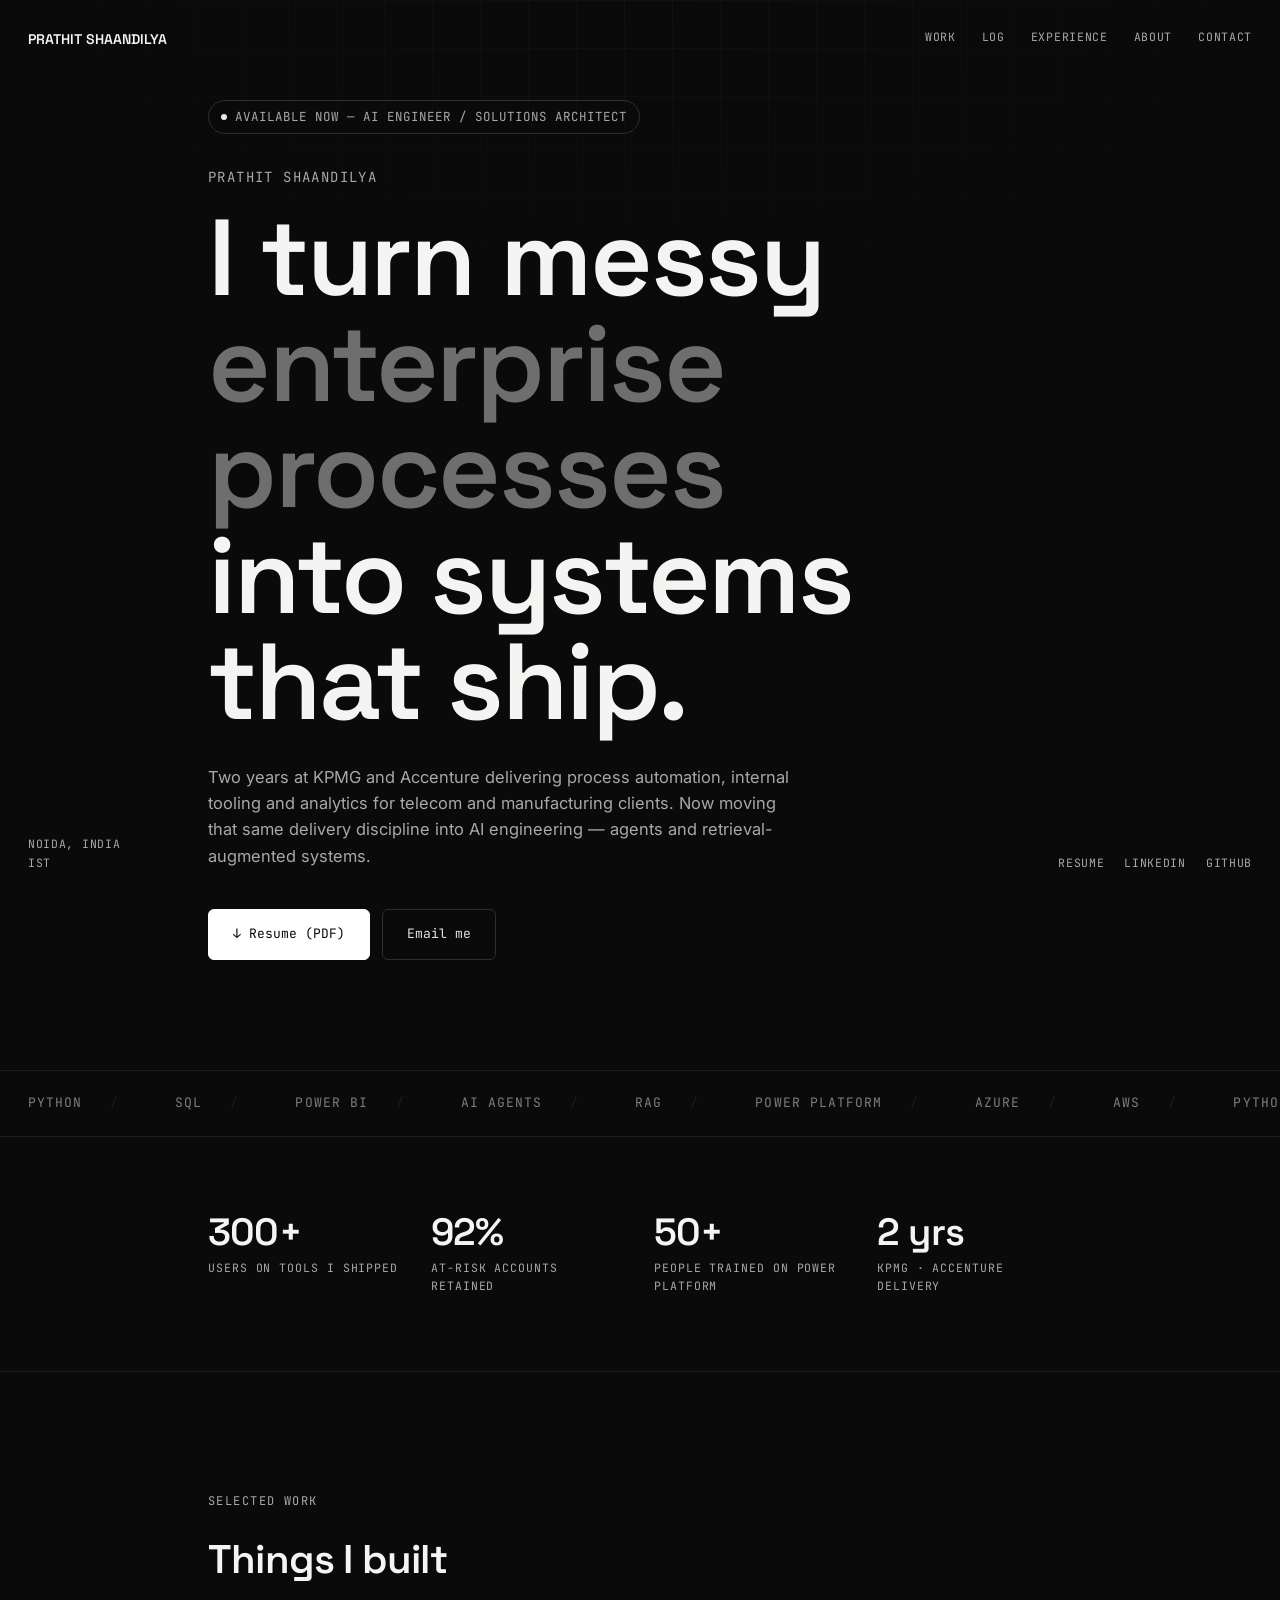
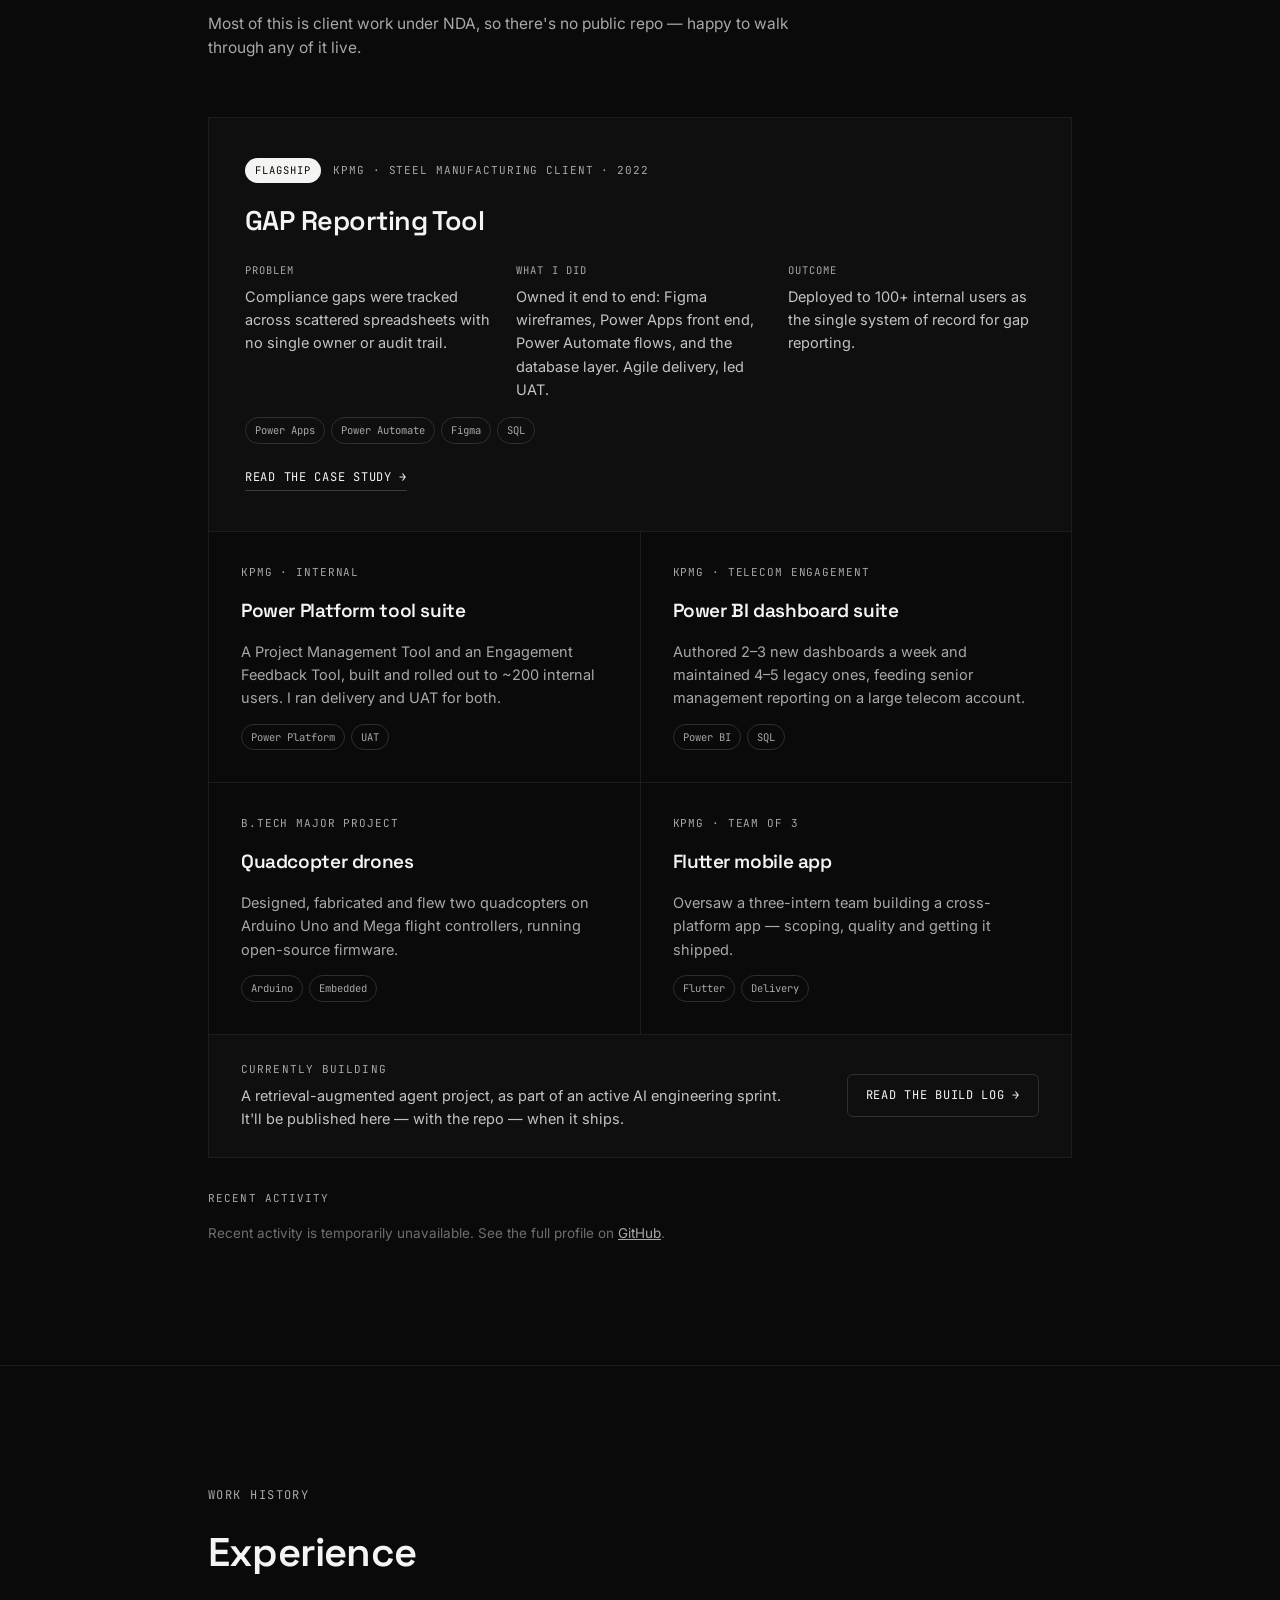
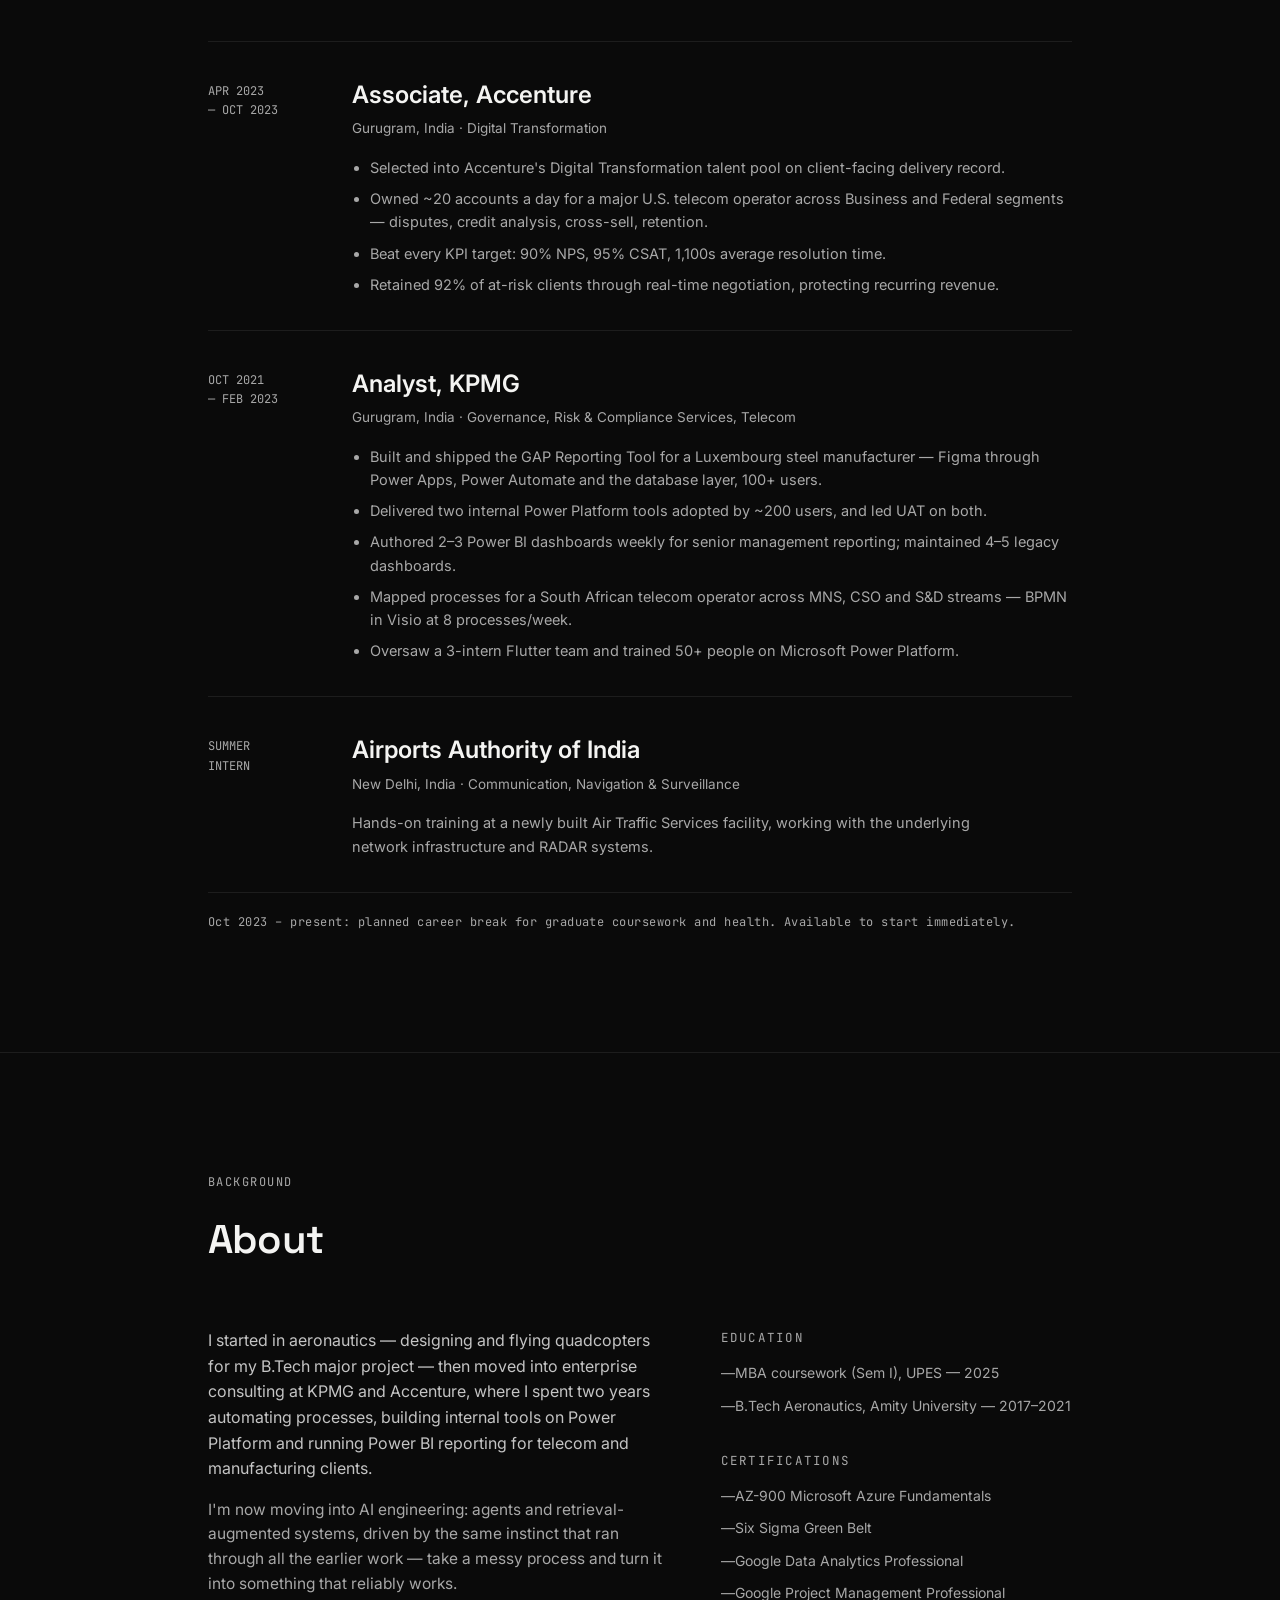
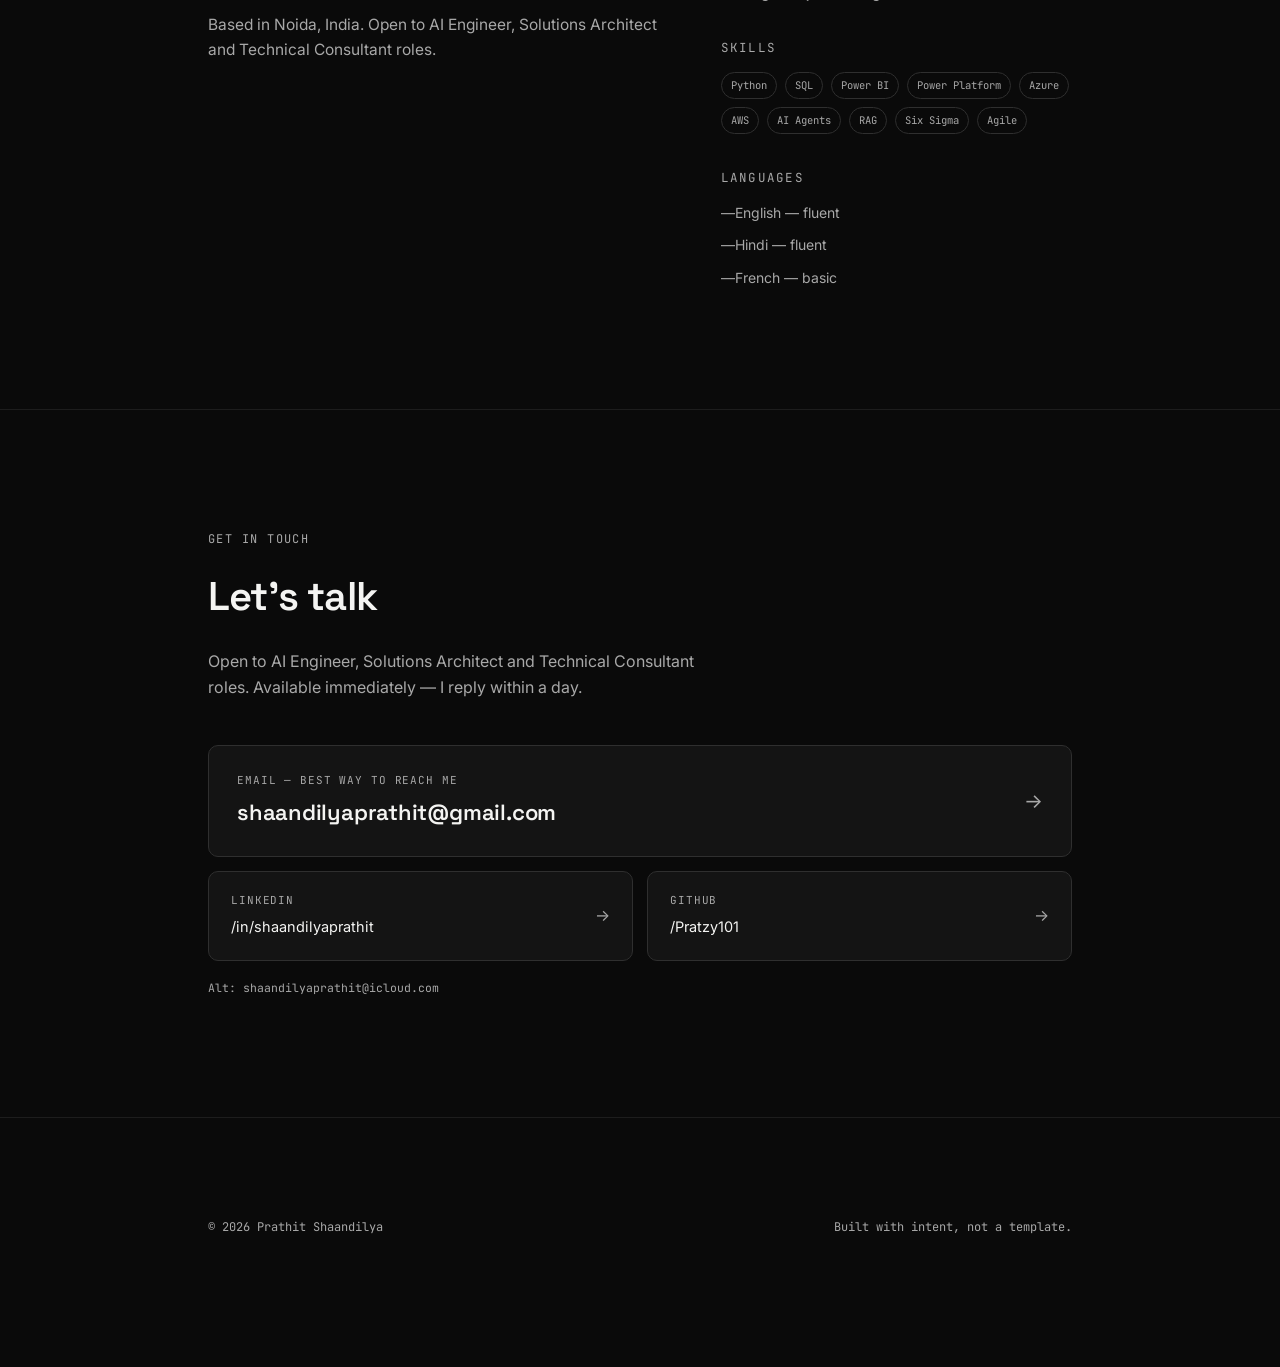
==== commit 9d3748f4: "Refactor(css): extract styles and JS, add social meta and analytics" ====
--- a/index.html
+++ b/index.html
@@ -5,6 +5,27 @@
 <meta name="viewport" content="width=device-width, initial-scale=1.0">
 <title>Prathit Shaandilya — Data Analyst / AI Systems</title>
 <meta name="description" content="Prathit Shaandilya — analyst and enterprise consultant transitioning into AI Engineering. Experience, work, and contact.">
+
+<!-- ============================================================================
+     SOCIAL SHARE CARDS (new in V1.3)
+     Controls how the link renders when pasted into LinkedIn, Slack, WhatsApp,
+     or a message to a recruiter. Without these, the link previews as a bare
+     URL. og:image must be an absolute URL — relative paths are ignored by
+     every scraper.
+     ============================================================================ -->
+<meta property="og:type" content="profile">
+<meta property="og:site_name" content="Prathit Shaandilya">
+<meta property="og:title" content="Prathit Shaandilya — Data Analyst turned AI Systems Builder">
+<meta property="og:description" content="Two years at KPMG and Accenture delivering process automation, internal tooling and analytics. Now building agents and retrieval-augmented systems.">
+<meta property="og:url" content="https://pratzy101.github.io/Portfolio/">
+<meta property="og:image" content="https://pratzy101.github.io/Portfolio/assets/og-image.png">
+<meta property="og:image:width" content="1200">
+<meta property="og:image:height" content="630">
+<meta property="og:image:alt" content="Prathit Shaandilya — data analyst turned AI systems builder.">
+<meta name="twitter:card" content="summary_large_image">
+<meta name="twitter:title" content="Prathit Shaandilya — Data Analyst turned AI Systems Builder">
+<meta name="twitter:description" content="Two years at KPMG and Accenture delivering process automation, internal tooling and analytics. Now building agents and retrieval-augmented systems.">
+<meta name="twitter:image" content="https://pratzy101.github.io/Portfolio/assets/og-image.png">
 <link rel="canonical" href="https://pratzy101.github.io/Portfolio/">
 <link rel="icon" href="data:image/svg+xml,%3Csvg xmlns='http://www.w3.org/2000/svg' viewBox='0 0 32 32'%3E%3Crect width='32' height='32' fill='%230a0a0a'/%3E%3Crect x='7' y='7' width='18' height='18' fill='none' stroke='%23f4f4f2' stroke-width='2'/%3E%3C/svg%3E">
 <link rel="preconnect" href="https://fonts.googleapis.com">
@@ -45,336 +66,7 @@
 }
 </script>
 
-<style>
-  /* ============================================================================
-     DESIGN TOKENS
-     All colours, sizes, and timing values. Change here to update the whole site.
-
-     V1.2 palette note: the new design uses several near-duplicate greys
-     (#8a8a8a and #a8a8a8, #0d0d0d and #0f0f0f) that were likely just small
-     drift from the design tool rather than deliberate distinct tones — they're
-     consolidated into single tokens here (--text-dim, --surface-raised) for
-     maintainability. The visual difference is under 3%, imperceptible in practice.
-     ============================================================================ */
-  :root{
-    --bg:#0a0a0a;
-    --surface:#141414;
-    --surface-2:#1b1b1b;
-    --surface-raised:#0f0f0f;
-    --border:#2f2f2f;
-    --border-soft:#1d1d1d;
-    --text:#f4f4f2;
-    --text-soft:#c4c4c4;
-    --text-dim:#a8a8a8;
-    --text-faint:#6e6e6e;
-    --text-marquee:#7d7d7d;
-    --white:#ffffff;
-    --maxw:920px;
-  }
-
-  /* ============================================================================
-     RESET AND BASE
-     ============================================================================ */
-  *{box-sizing:border-box; margin:0; padding:0;}
-  html{scroll-behavior:smooth;}
-  body{
-    background:var(--bg); color:var(--text); font-family:'Inter', system-ui, sans-serif;
-    line-height:1.6; -webkit-font-smoothing:antialiased; cursor:none;
-  }
-  @media (prefers-reduced-motion:reduce){
-    html{ scroll-behavior:auto; }
-  }
-
-  ::selection{ background:var(--white); color:var(--bg); }
-  h1,h2,h3{ font-family:'Space Grotesk', sans-serif; letter-spacing:-0.02em; }
-  .mono{ font-family:'JetBrains Mono', monospace; }
-  a{ color:inherit; text-decoration:none; }
-  ul{ list-style:none; }
-  .wrap{ max-width:var(--maxw); margin:0 auto; padding:0 28px; }
-
-  :focus-visible{ outline:2px solid var(--white); outline-offset:3px; }
-
-  .sr-only{
-    position:absolute; width:1px; height:1px; padding:0; margin:-1px;
-    overflow:hidden; clip:rect(0 0 0 0); white-space:nowrap; border:0;
-  }
-
-  /* ============================================================================
-     SKIP LINK
-     Lets keyboard and screen-reader users jump past the fixed nav chrome
-     straight to content. Hidden until focused.
-     ============================================================================ */
-  .skip-link{
-    position:absolute; top:8px; left:8px; z-index:9999;
-    padding:10px 16px; background:var(--white); color:var(--bg);
-    border-radius:6px; font-family:'JetBrains Mono', monospace; font-size:13px;
-    transform:translateY(-200%); transition:transform .2s ease;
-  }
-  .skip-link:focus{ transform:translateY(0); }
-
-  /* ============================================================================
-     BACKGROUND GRID
-     ============================================================================ */
-  .grid-bg{
-    position:fixed; inset:0; z-index:-1; pointer-events:none;
-    background-image:
-      linear-gradient(rgba(255,255,255,0.026) 1px, transparent 1px),
-      linear-gradient(90deg, rgba(255,255,255,0.026) 1px, transparent 1px);
-    background-size:48px 48px;
-    -webkit-mask-image:radial-gradient(ellipse 80% 55% at 50% 0%, black 0%, transparent 70%);
-    mask-image:radial-gradient(ellipse 80% 55% at 50% 0%, black 0%, transparent 70%);
-  }
-
-  /* ============================================================================
-     CUSTOM CURSOR
-     Restored in V1.2 — the uploaded design had no cursor code at all, and
-     no JS of any kind. Same fixed-in-V1.1 behaviour: scroll clears it
-     immediately, plus a 600ms idle timeout as backup.
-     ============================================================================ */
-  #cursor{
-    position:fixed; top:0; left:0; width:16px; height:16px; border-radius:50%;
-    border:1px solid var(--white); pointer-events:none; z-index:9999; opacity:0;
-    transform:translate(-50%,-50%); transition:width .2s ease, height .2s ease, background .2s ease, opacity .2s ease;
-    mix-blend-mode:difference;
-  }
-  #cursor.active{ opacity:1; }
-  #cursor.grow{ width:52px; height:52px; background:var(--white); }
-
-  /* ============================================================================
-     FIXED CORNER CHROME
-     V1.2 note: the uploaded design had the top corners as position:absolute
-     (they would scroll away) while the bottom corners were position:fixed.
-     Kept all four fixed here for a consistent persistent-chrome pattern,
-     matching every prior version of this site.
-     ============================================================================ */
-  .corner{
-    position:fixed; z-index:200; font-family:'JetBrains Mono', monospace;
-    font-size:11.5px; letter-spacing:0.06em; color:var(--text-dim);
-  }
-  .corner-tl{ top:28px; left:28px; }
-  .corner-tl .brand{ font-family:'Space Grotesk', sans-serif; font-weight:600; font-size:14px; color:var(--text); letter-spacing:0; text-transform:uppercase; }
-  .corner-tr{ top:28px; right:28px; display:flex; gap:26px; }
-  .corner-tr a{ text-transform:uppercase; position:relative; padding-bottom:3px; transition:color .2s ease; }
-  .corner-tr a::after{ content:''; position:absolute; left:0; bottom:0; width:0; height:1px; background:var(--white); transition:width .25s ease; }
-  .corner-tr a:hover{ color:var(--white); }
-  .corner-tr a:hover::after{ width:100%; }
-  .corner-bl{ bottom:28px; left:28px; text-transform:uppercase; line-height:1.6; }
-  .corner-br{ bottom:28px; right:28px; display:flex; gap:20px; text-transform:uppercase; }
-  .corner-br a{ transition:color .2s ease; }
-  .corner-br a:hover{ color:var(--white); }
-
-  /* ============================================================================
-     MOBILE MENU
-     Restored in V1.2 — the uploaded design had no responsive nav collapse,
-     so "Work / Experience / About / Contact" would overflow on small screens.
-     ============================================================================ */
-  .mob-toggle{ display:none; }
-  .mob-menu{ display:none; }
-  @media (max-width:900px){
-    .corner-tr{ display:none; }
-    .mob-toggle{
-      display:block; position:fixed; top:26px; right:24px; z-index:210;
-      background:none; border:1px solid var(--border); border-radius:6px;
-      padding:8px 10px; color:var(--text);
-    }
-    .mob-menu{
-      position:fixed; inset:0; background:var(--bg); z-index:205;
-      display:none; flex-direction:column; align-items:flex-start; justify-content:center; gap:22px;
-      padding:0 40px; opacity:0; transition:opacity .3s ease;
-    }
-    .mob-menu.open{ display:flex; opacity:1; }
-    .mob-menu a{ font-family:'Space Grotesk', sans-serif; font-size:32px; font-weight:600; }
-    .corner-bl, .corner-br{ font-size:10.5px; }
-  }
-
-  /* ============================================================================
-     SECTIONS AND TYPOGRAPHY
-     ============================================================================ */
-  section{ padding:120px 0; border-bottom:1px solid var(--border-soft); }
-  section:last-of-type{ border-bottom:none; }
-  .eyebrow{ font-family:'JetBrains Mono', monospace; font-size:12px; letter-spacing:0.12em; color:var(--text-dim); text-transform:uppercase; margin-bottom:16px; display:block; }
-  h2.section-title{ font-size:clamp(28px,4.4vw,40px); font-weight:600; margin-bottom:20px; }
-  .section-lead{ color:var(--text-dim); font-size:15.5px; max-width:600px; margin-bottom:56px; }
-
-  /* ============================================================================
-     SCROLL REVEAL
-     ============================================================================ */
-  .reveal{ opacity:0; transform:translateY(20px); transition:opacity .7s ease, transform .7s ease; }
-  .reveal.in-view{ opacity:1; transform:translateY(0); }
-  @media (prefers-reduced-motion:reduce){ .reveal{ opacity:1; transform:none; transition:none; } }
-
-  /* ============================================================================
-     BUTTONS
-     Shared across hero, work, and follow CTAs.
-     ============================================================================ */
-  .btn{ font-family:'JetBrains Mono', monospace; font-size:13px; padding:14px 24px; border-radius:6px; border:1px solid var(--border); display:inline-flex; align-items:center; gap:8px; transition:all .2s ease; }
-  .btn-primary{ background:var(--white); color:var(--bg); border-color:var(--white); }
-  .btn-primary:hover{ background:transparent; color:var(--white); }
-  .btn-ghost{ color:#e2e2e2; }
-  .btn-ghost:hover{ border-color:var(--text-dim); }
-
-  /* ============================================================================
-     HERO SECTION
-     New copy (V1.2): "AVAILABLE NOW" status pill, "I turn messy enterprise
-     processes into systems that ship." headline, tightened two-button CTA row.
-     ============================================================================ */
-  #home{ min-height:100vh; display:flex; flex-direction:column; justify-content:center; padding:100px 0 110px; border-bottom:1px solid var(--border-soft); }
-  .status-line{ display:inline-flex; align-items:center; gap:8px; font-family:'JetBrains Mono', monospace; font-size:12.5px; color:var(--text-dim); border:1px solid var(--border); padding:6px 12px; border-radius:100px; margin-bottom:32px; width:fit-content; }
-  .status-dot{ width:6px; height:6px; border-radius:50%; background:#eaeaea; animation:pulse 2s infinite; }
-  @keyframes pulse{ 0%,100%{opacity:1;} 50%{opacity:.35;} }
-  .hero-name{ font-family:'JetBrains Mono', monospace; font-size:14px; letter-spacing:0.1em; color:var(--text-dim); text-transform:uppercase; margin-bottom:18px; }
-  .hero-head{ font-size:clamp(44px,8.6vw,108px); font-weight:600; line-height:0.98; margin-bottom:28px; }
-  .hero-head .line{ display:block; }
-  .hero-head .dim{ color:var(--text-faint); }
-  .hero-sub{ max-width:600px; color:var(--text-dim); font-size:16.5px; margin-bottom:40px; }
-  .btn-row{ display:flex; flex-wrap:wrap; gap:12px; }
-
-  /* ============================================================================
-     MARQUEE (SKILLS STRIP)
-     ============================================================================ */
-  .marquee-wrap{ border-bottom:1px solid var(--border-soft); overflow:hidden; padding:22px 0; }
-  .marquee{ display:flex; width:max-content; animation:scroll 26s linear infinite; }
-  .marquee span{ font-family:'JetBrains Mono', monospace; font-size:13px; letter-spacing:0.08em; color:var(--text-marquee); text-transform:uppercase; padding:0 28px; white-space:nowrap; }
-  .marquee span::after{ content:'/'; margin-left:28px; color:var(--border-soft); }
-  @keyframes scroll{ from{transform:translateX(0);} to{transform:translateX(-50%);} }
-  @media (prefers-reduced-motion:reduce){ .marquee{ animation:none; } }
-
-  /* ============================================================================
-     PROOF / STATS STRIP (new in V1.2)
-     Four-number credibility strip sitting between the marquee and Work.
-     Editable: each .stat-num / .stat-label pair.
-     ============================================================================ */
-  .proof-section{ padding:76px 0; }
-  .stat-grid{ display:grid; grid-template-columns:repeat(4,1fr); gap:28px; }
-  .stat-num{ font-family:'Space Grotesk', sans-serif; font-size:38px; font-weight:600; letter-spacing:-0.02em; line-height:1; }
-  .stat-label{ font-family:'JetBrains Mono', monospace; font-size:11.5px; letter-spacing:0.08em; color:var(--text-dim); text-transform:uppercase; margin-top:8px; }
-  @media (max-width:640px){ .stat-grid{ grid-template-columns:repeat(2,1fr); row-gap:36px; } }
-
-  /* ============================================================================
-     WORK SECTION (renamed from Projects in V1.2)
-     Flagship spotlight card (problem / what I did / outcome) + supporting
-     grid + a "currently building" callout + live GitHub activity.
-     ============================================================================ */
-  .work-grid{ display:grid; grid-template-columns:1fr 1fr; gap:1px; background:var(--border-soft); border:1px solid var(--border-soft); }
-  @media (max-width:640px){ .work-grid{ grid-template-columns:1fr; } }
-
-  .work-flagship{ grid-column:1 / -1; background:var(--surface-raised); padding:40px 36px; display:flex; flex-direction:column; gap:16px; }
-  .flagship-meta{ display:flex; align-items:center; gap:12px; flex-wrap:wrap; }
-  .flagship-pill{ font-family:'JetBrains Mono', monospace; font-size:10.5px; letter-spacing:0.1em; text-transform:uppercase; color:var(--bg); background:var(--text); padding:4px 10px; border-radius:100px; }
-  .flagship-context{ font-family:'JetBrains Mono', monospace; font-size:11px; letter-spacing:0.08em; text-transform:uppercase; color:var(--text-dim); }
-  .work-flagship h3{ font-size:27px; font-weight:600; }
-  .flagship-breakdown{ display:grid; grid-template-columns:1fr 1fr 1fr; gap:24px; margin-top:4px; }
-  @media (max-width:640px){ .flagship-breakdown{ grid-template-columns:1fr; gap:16px; } }
-  .flagship-breakdown h4{ font-family:'JetBrains Mono', monospace; font-size:10.5px; font-weight:400; letter-spacing:0.1em; text-transform:uppercase; color:var(--text-dim); margin-bottom:6px; }
-  .flagship-breakdown p{ color:var(--text-soft); font-size:14.5px; }
-  .work-link{ font-family:'JetBrains Mono', monospace; font-size:12px; letter-spacing:0.06em; text-transform:uppercase; color:var(--text); border-bottom:1px solid #3a3a3a; padding-bottom:3px; width:fit-content; margin-top:8px; transition:border-color .2s ease; }
-  .work-link:hover{ border-bottom-color:var(--white); }
-
-  .work-card{ background:var(--bg); padding:32px; display:flex; flex-direction:column; gap:14px; min-height:230px; }
-  .work-card-meta{ font-family:'JetBrains Mono', monospace; font-size:11px; letter-spacing:0.08em; text-transform:uppercase; color:var(--text-dim); }
-  .work-card h3{ font-size:19px; font-weight:600; }
-  .work-card p{ color:var(--text-dim); font-size:14.5px; flex-grow:1; }
-
-  .tags{ display:flex; flex-wrap:wrap; gap:6px; }
-  .tag{ font-family:'JetBrains Mono', monospace; font-size:10.5px; color:var(--text-dim); border:1px solid var(--border); padding:4px 9px; border-radius:100px; }
-
-  .work-building{
-    display:flex; align-items:center; justify-content:space-between; gap:24px; flex-wrap:wrap;
-    border:1px solid var(--border-soft); border-top:none; background:var(--surface-raised); padding:26px 32px;
-  }
-  .work-building-label{ font-family:'JetBrains Mono', monospace; font-size:11px; letter-spacing:0.1em; text-transform:uppercase; color:var(--text-dim); margin-bottom:6px; }
-  .work-building p{ color:var(--text-soft); font-size:14.5px; max-width:560px; }
-  .follow-btn{ font-family:'JetBrains Mono', monospace; font-size:12px; letter-spacing:0.06em; text-transform:uppercase; color:var(--text); border:1px solid var(--border); border-radius:6px; padding:11px 18px; white-space:nowrap; transition:border-color .2s ease; }
-  .follow-btn:hover{ border-color:var(--text-dim); }
-
-  /* ============================================================================
-     GITHUB ACTIVITY
-     Carried forward from V1.1. Sits directly below the "currently building"
-     bar — the live counterpart to that static message. Fetches recent public
-     pushes client-side; degrades to a plain profile link on any failure.
-     ============================================================================ */
-  .gh-activity{ margin-top:32px; }
-  .gh-activity-label{ font-family:'JetBrains Mono', monospace; font-size:11px; letter-spacing:0.1em; color:var(--text-dim); text-transform:uppercase; margin-bottom:16px; display:block; }
-  .gh-row{
-    display:flex; justify-content:space-between; align-items:baseline; gap:16px;
-    padding:12px 0; border-top:1px solid var(--border-soft); font-size:13.5px;
-  }
-  .gh-row:first-child{ border-top:none; }
-  .gh-repo{ color:var(--text); font-family:'JetBrains Mono', monospace; font-size:12.5px; }
-  .gh-repo a:hover{ color:var(--white); text-decoration:underline; }
-  .gh-msg{ color:var(--text-dim); flex-grow:1; overflow:hidden; text-overflow:ellipsis; white-space:nowrap; }
-  .gh-time{ color:var(--text-faint); font-family:'JetBrains Mono', monospace; font-size:11.5px; flex-shrink:0; }
-  .gh-fallback{ color:var(--text-faint); font-size:13.5px; }
-  .gh-fallback a{ text-decoration:underline; color:var(--text-dim); }
-  .gh-fallback a:hover{ color:var(--white); }
-  @media (max-width:640px){
-    .gh-row{ flex-direction:column; gap:4px; }
-    .gh-msg{ white-space:normal; }
-  }
-
-  /* ============================================================================
-     EXPERIENCE SECTION
-     V1.2: the standalone "Career Break" row is replaced with a trailing note
-     below the timeline, per the new design.
-     ============================================================================ */
-  .xrow{ padding:34px 0; border-top:1px solid var(--border-soft); display:grid; grid-template-columns:120px 1fr; gap:24px; }
-  .timeline > .xrow:first-child{ border-top:1px solid var(--border-soft); }
-  .timeline > .xrow:last-child{ border-bottom:1px solid var(--border-soft); }
-  .xdate{ font-family:'JetBrains Mono', monospace; font-size:12px; color:var(--text-dim); padding-top:6px; }
-  .xrole{ font-size:clamp(19px,2.4vw,24px); font-weight:600; margin-bottom:4px; }
-  .xplace{ color:var(--text-dim); font-size:13.5px; margin-bottom:16px; }
-  .xrow ul{ padding-left:18px; color:var(--text-dim); font-size:14.5px; }
-  .xrow li{ margin-bottom:8px; list-style:disc; }
-  .xrow li:last-child{ margin-bottom:0; }
-  .xrow p.desc{ color:var(--text-dim); font-size:14.5px; max-width:640px; }
-  @media (max-width:640px){ .xrow{ grid-template-columns:1fr; gap:8px; } }
-  .career-note{ font-family:'JetBrains Mono', monospace; font-size:12px; letter-spacing:0.04em; color:var(--text-dim); margin-top:20px; }
-
-  /* ============================================================================
-     ABOUT SECTION
-     ============================================================================ */
-  .about-grid{ display:grid; grid-template-columns:1.3fr 1fr; gap:56px; }
-  @media (max-width:720px){ .about-grid{ grid-template-columns:1fr; } }
-  .about-bio p{ margin-bottom:16px; font-size:15.5px; }
-  .about-bio p:first-child{ color:var(--text-soft); font-size:16px; }
-  .about-bio p:not(:first-child){ color:var(--text-dim); }
-  .about-block{ margin-bottom:34px; }
-  .about-block:last-child{ margin-bottom:0; }
-  .about-block h3{ font-size:12.5px; text-transform:uppercase; letter-spacing:0.1em; font-family:'JetBrains Mono', monospace; color:var(--text-dim); margin-bottom:14px; font-weight:400; }
-  .about-block ul{ color:var(--text-dim); font-size:14px; }
-  .about-block li{ margin-bottom:10px; padding-left:14px; position:relative; }
-  .about-block li:last-child{ margin-bottom:0; }
-  .about-block li::before{ content:'—'; position:absolute; left:0; color:var(--text-dim); }
-  .skill-tags{ display:flex; flex-wrap:wrap; gap:8px; }
-
-  /* ============================================================================
-     CONTACT SECTION
-     V1.2: "Let's talk" headline, one large primary email card, LinkedIn/GitHub
-     as a two-column pair below, alt email as small print.
-     ============================================================================ */
-  .contact-lead{ color:var(--text-dim); max-width:520px; margin-bottom:44px; font-size:16px; }
-  .email-card{
-    display:flex; align-items:center; justify-content:space-between; gap:20px;
-    background:var(--surface); border:1px solid var(--border); border-radius:10px;
-    padding:26px 28px; margin-bottom:14px; transition:border-color .2s ease, background .2s ease;
-  }
-  .email-card:hover{ border-color:var(--text-dim); background:var(--surface-2); }
-  .email-card-label{ font-family:'JetBrains Mono', monospace; font-size:11px; color:var(--text-dim); text-transform:uppercase; letter-spacing:0.08em; display:block; margin-bottom:6px; }
-  .email-card-value{ font-size:22px; font-weight:600; letter-spacing:-0.01em; font-family:'Space Grotesk', sans-serif; }
-  .email-arrow{ color:var(--text-dim); font-size:20px; }
-
-  .contact-grid{ display:grid; grid-template-columns:1fr 1fr; gap:14px; }
-  @media (max-width:640px){ .contact-grid{ grid-template-columns:1fr; } }
-  .ccard{ display:flex; align-items:center; justify-content:space-between; background:var(--surface); border:1px solid var(--border); border-radius:10px; padding:20px 22px; transition:border-color .2s ease, background .2s ease; }
-  .ccard:hover{ border-color:var(--text-dim); background:var(--surface-2); }
-  .ccard-label{ font-family:'JetBrains Mono', monospace; font-size:11px; color:var(--text-dim); text-transform:uppercase; letter-spacing:0.08em; display:block; margin-bottom:4px; }
-  .ccard-value{ font-size:14.5px; }
-  .arrow{ color:var(--text-dim); font-size:16px; }
-  .contact-alt{ font-family:'JetBrains Mono', monospace; font-size:11.5px; color:var(--text-dim); margin-top:18px; }
-
-  footer{ padding:100px 0 130px; border-top:1px solid var(--border-soft); }
-  footer .wrap{ display:flex; justify-content:space-between; flex-wrap:wrap; gap:12px; color:var(--text-dim); font-family:'JetBrains Mono', monospace; font-size:12px; }
-</style>
+<link rel="stylesheet" href="assets/site.css">
 </head>
 <body>
 
@@ -390,6 +82,7 @@
 <div class="corner corner-tl"><a href="#home" class="brand">PRATHIT SHAANDILYA</a></div>
 <nav class="corner corner-tr" aria-label="Primary">
   <a href="#work">Work</a>
+  <a href="log.html">Log</a>
   <a href="#experience">Experience</a>
   <a href="#about">About</a>
   <a href="#contact">Contact</a>
@@ -406,6 +99,7 @@
 </button>
 <nav class="mob-menu" id="mobMenu" aria-label="Mobile">
   <a href="#work">Work</a>
+  <a href="log.html">Log</a>
   <a href="#experience">Experience</a>
   <a href="#about">About</a>
   <a href="#contact">Contact</a>
@@ -525,15 +219,15 @@
           <span class="tag">Figma</span>
           <span class="tag">SQL</span>
         </div>
-        <a class="work-link" href="mailto:shaandilyaprathit@gmail.com?subject=Walkthrough%3A%20GAP%20Reporting%20Tool">Request a walkthrough →</a>
-      </div>
-
-      <div class="work-card">
+        <a class="work-link" href="work/gap-reporting-tool/">Read the case study →</a>
+      </div>
+
+      <a class="work-card" href="work/power-platform-suite/">
         <span class="work-card-meta">KPMG · Internal</span>
         <h3>Power Platform tool suite</h3>
         <p>A Project Management Tool and an Engagement Feedback Tool, built and rolled out to ~200 internal users. I ran delivery and UAT for both.</p>
         <div class="tags"><span class="tag">Power Platform</span><span class="tag">UAT</span></div>
-      </div>
+      </a>
 
       <div class="work-card">
         <span class="work-card-meta">KPMG · Telecom engagement</span>
@@ -542,12 +236,12 @@
         <div class="tags"><span class="tag">Power BI</span><span class="tag">SQL</span></div>
       </div>
 
-      <div class="work-card">
+      <a class="work-card" href="work/quadcopter-drones/">
         <span class="work-card-meta">B.Tech major project</span>
         <h3>Quadcopter drones</h3>
         <p>Designed, fabricated and flew two quadcopters on Arduino Uno and Mega flight controllers, running open-source firmware.</p>
         <div class="tags"><span class="tag">Arduino</span><span class="tag">Embedded</span></div>
-      </div>
+      </a>
 
       <div class="work-card">
         <span class="work-card-meta">KPMG · Team of 3</span>
@@ -563,7 +257,7 @@
         <div class="work-building-label">Currently building</div>
         <p>A retrieval-augmented agent project, as part of an active AI engineering sprint. It'll be published here — with the repo — when it ships.</p>
       </div>
-      <a class="follow-btn" href="https://github.com/Pratzy101" target="_blank" rel="noopener">Follow on GitHub →</a>
+      <a class="follow-btn" href="log.html">Read the build log →</a>
     </div>
 
     <!-- ========================================================================
@@ -760,102 +454,22 @@
 <!-- ============================================================================
      JAVASCRIPT MODULES
      ============================================================================ -->
+<script src="assets/site.js" defer></script>
+
+<!-- ============================================================================
+     PAGE-SPECIFIC JAVASCRIPT
+     Only the two modules that can never run anywhere but the homepage live
+     here. Everything shared sits in assets/site.js above.
+     ============================================================================ -->
 <script>
   /* ========================================================================
-     MODULE START: CURSOR
-     Restored in V1.2 (see CSS comment above). Same scroll + idle-timeout fix
-     from V1.1: a scroll event clears the dot immediately, and a 600ms idle
-     timer clears it as backup if the pointer simply stops moving.
-     ======================================================================== */
-  (function cursorModule(){
-    const cursor = document.getElementById('cursor');
-    let idleTimer = null;
-
-    function activate(x, y){
-      cursor.classList.add('active');
-      cursor.style.left = x + 'px';
-      cursor.style.top = y + 'px';
-      clearTimeout(idleTimer);
-      idleTimer = setTimeout(() => cursor.classList.remove('active'), 600);
-    }
-
-    window.addEventListener('pointermove', e => activate(e.clientX, e.clientY));
-    window.addEventListener('pointerdown', e => activate(e.clientX, e.clientY));
-
-    window.addEventListener('scroll', () => {
-      clearTimeout(idleTimer);
-      cursor.classList.remove('active');
-    }, { passive: true });
-
-    document.querySelectorAll('a, button, .work-card, .work-flagship').forEach(el => {
-      el.addEventListener('pointerenter', () => cursor.classList.add('grow'));
-      el.addEventListener('pointerleave', () => cursor.classList.remove('grow'));
-    });
-  })();
-  /* ========================================================================
-     MODULE END: CURSOR
-     ======================================================================== */
-
-  /* ========================================================================
-     MODULE START: MAGNETIC BUTTONS
-     Desktop only: buttons follow the mouse slightly.
-     ======================================================================== */
-  (function magneticButtonsModule(){
-    if(!window.matchMedia('(hover: hover)').matches) return;
-    document.querySelectorAll('.btn, .ccard, .email-card').forEach(btn => {
-      btn.addEventListener('mousemove', e => {
-        const r = btn.getBoundingClientRect();
-        const x = e.clientX - r.left - r.width/2;
-        const y = e.clientY - r.top - r.height/2;
-        btn.style.transform = `translate(${x*0.1}px, ${y*0.14}px)`;
-      });
-      btn.addEventListener('mouseleave', () => { btn.style.transform = 'translate(0,0)'; });
-    });
-  })();
-  /* ========================================================================
-     MODULE END: MAGNETIC BUTTONS
-     ======================================================================== */
-
-  /* ========================================================================
-     MODULE START: MOBILE MENU
-     Restored in V1.2 (see CSS comment above).
-     ======================================================================== */
-  (function mobileMenuModule(){
-    const mobToggle = document.getElementById('mobToggle');
-    const mobMenu = document.getElementById('mobMenu');
-
-    function setOpen(open){
-      mobMenu.classList.toggle('open', open);
-      mobToggle.setAttribute('aria-expanded', String(open));
-      mobToggle.setAttribute('aria-label', open ? 'Close menu' : 'Open menu');
-    }
-
-    mobToggle.addEventListener('click', () => setOpen(!mobMenu.classList.contains('open')));
-    mobMenu.querySelectorAll('a').forEach(a => a.addEventListener('click', () => setOpen(false)));
-  })();
-  /* ========================================================================
-     MODULE END: MOBILE MENU
-     ======================================================================== */
-
-  /* ========================================================================
-     MODULE START: SCROLL REVEAL
-     ======================================================================== */
-  (function scrollRevealModule(){
-    const io = new IntersectionObserver((entries) => {
-      entries.forEach(e => { if(e.isIntersecting){ e.target.classList.add('in-view'); io.unobserve(e.target); } });
-    }, { threshold: 0.12 });
-    document.querySelectorAll('.reveal').forEach(el => io.observe(el));
-  })();
-  /* ========================================================================
-     MODULE END: SCROLL REVEAL
-     ======================================================================== */
-
-  /* ========================================================================
      MODULE START: ACTIVE NAV LINK
+     Homepage only — the corner nav points at sections on this page.
      ======================================================================== */
   (function activeNavModule(){
     const sections = document.querySelectorAll('section[id]');
-    const navA = document.querySelectorAll('.corner-tr a');
+    const navA = document.querySelectorAll('.corner-tr a[href^="#"]');
+    if(!sections.length || !navA.length) return;
     const navObserver = new IntersectionObserver((entries) => {
       entries.forEach(entry => {
         if(entry.isIntersecting){
@@ -871,14 +485,15 @@
 
   /* ========================================================================
      MODULE START: GITHUB ACTIVITY
-     Carried forward from V1.1. No API key needed — public, unauthenticated,
-     CORS-enabled endpoint. Each visitor's browser calls it from their own
-     IP, so there's no shared rate limit. Fails gracefully to a profile link.
+     Homepage only. No API key needed — public, unauthenticated, CORS-enabled
+     endpoint. Each visitor's browser calls it from their own IP, so there is
+     no shared rate limit. Fails gracefully to a profile link.
      ======================================================================== */
   (function githubActivityModule(){
     const GITHUB_USERNAME = 'Pratzy101';
     const MAX_ITEMS = 5;
     const listEl = document.getElementById('ghList');
+    if(!listEl) return;
 
     function relativeTime(isoString){
       const diffMs = Date.now() - new Date(isoString).getTime();
@@ -942,5 +557,17 @@
      ======================================================================== */
 </script>
 
+<!-- ============================================================================
+     CLOUDFLARE WEB ANALYTICS (new in V1.3)
+     Cookie-free and privacy-preserving: no cross-site tracking, nothing stored
+     on the visitor's device, so no consent banner is required.
+
+     >>> Swap the placeholder token below for the real one from the
+     Cloudflare dashboard. Until you do, the beacon loads and silently does nothing —
+     it does not break the page.
+     ============================================================================ -->
+<script defer src="https://static.cloudflareinsights.com/beacon.min.js"
+        data-cf-beacon='{"token": "d493bfedbdd84c4985286b6f5f728c3f"}'></script>
+
 </body>
 </html>
--- a/assets/site.css
+++ b/assets/site.css
@@ -0,0 +1,540 @@
+/* ============================================================================
+   DESIGN TOKENS
+   All colours, sizes, and timing values. Change here to update the whole site.
+
+   V1.2 palette note: the new design uses several near-duplicate greys
+   (#8a8a8a and #a8a8a8, #0d0d0d and #0f0f0f) that were likely just small
+   drift from the design tool rather than deliberate distinct tones — they're
+   consolidated into single tokens here (--text-dim, --surface-raised) for
+   maintainability. The visual difference is under 3%, imperceptible in practice.
+   ============================================================================ */
+:root{
+  --bg:#0a0a0a;
+  --surface:#141414;
+  --surface-2:#1b1b1b;
+  --surface-raised:#0f0f0f;
+  --border:#2f2f2f;
+  --border-soft:#1d1d1d;
+  --text:#f4f4f2;
+  --text-soft:#c4c4c4;
+  --text-dim:#a8a8a8;
+  --text-faint:#6e6e6e;
+  --text-marquee:#7d7d7d;
+  --white:#ffffff;
+  --maxw:920px;
+}
+
+/* ============================================================================
+   RESET AND BASE
+   ============================================================================ */
+*{box-sizing:border-box; margin:0; padding:0;}
+html{scroll-behavior:smooth;}
+body{
+  background:var(--bg); color:var(--text); font-family:'Inter', system-ui, sans-serif;
+  line-height:1.6; -webkit-font-smoothing:antialiased; cursor:none;
+}
+@media (prefers-reduced-motion:reduce){
+  html{ scroll-behavior:auto; }
+}
+
+::selection{ background:var(--white); color:var(--bg); }
+h1,h2,h3{ font-family:'Space Grotesk', sans-serif; letter-spacing:-0.02em; }
+.mono{ font-family:'JetBrains Mono', monospace; }
+a{ color:inherit; text-decoration:none; }
+ul{ list-style:none; }
+.wrap{ max-width:var(--maxw); margin:0 auto; padding:0 28px; }
+
+:focus-visible{ outline:2px solid var(--white); outline-offset:3px; }
+
+.sr-only{
+  position:absolute; width:1px; height:1px; padding:0; margin:-1px;
+  overflow:hidden; clip:rect(0 0 0 0); white-space:nowrap; border:0;
+}
+
+/* ============================================================================
+   SKIP LINK
+   Lets keyboard and screen-reader users jump past the fixed nav chrome
+   straight to content. Hidden until focused.
+   ============================================================================ */
+.skip-link{
+  position:absolute; top:8px; left:8px; z-index:9999;
+  padding:10px 16px; background:var(--white); color:var(--bg);
+  border-radius:6px; font-family:'JetBrains Mono', monospace; font-size:13px;
+  transform:translateY(-200%); transition:transform .2s ease;
+}
+.skip-link:focus{ transform:translateY(0); }
+
+/* ============================================================================
+   BACKGROUND GRID
+   ============================================================================ */
+.grid-bg{
+  position:fixed; inset:0; z-index:-1; pointer-events:none;
+  background-image:
+    linear-gradient(rgba(255,255,255,0.026) 1px, transparent 1px),
+    linear-gradient(90deg, rgba(255,255,255,0.026) 1px, transparent 1px);
+  background-size:48px 48px;
+  -webkit-mask-image:radial-gradient(ellipse 80% 55% at 50% 0%, black 0%, transparent 70%);
+  mask-image:radial-gradient(ellipse 80% 55% at 50% 0%, black 0%, transparent 70%);
+}
+
+/* ============================================================================
+   CUSTOM CURSOR
+   Restored in V1.2 — the uploaded design had no cursor code at all, and
+   no JS of any kind. Same fixed-in-V1.1 behaviour: scroll clears it
+   immediately, plus a 600ms idle timeout as backup.
+   ============================================================================ */
+#cursor{
+  position:fixed; top:0; left:0; width:16px; height:16px; border-radius:50%;
+  border:1px solid var(--white); pointer-events:none; z-index:9999; opacity:0;
+  transform:translate(-50%,-50%); transition:width .2s ease, height .2s ease, background .2s ease, opacity .2s ease;
+  mix-blend-mode:difference;
+}
+#cursor.active{ opacity:1; }
+#cursor.grow{ width:52px; height:52px; background:var(--white); }
+
+/* ============================================================================
+   FIXED CORNER CHROME
+   V1.2 note: the uploaded design had the top corners as position:absolute
+   (they would scroll away) while the bottom corners were position:fixed.
+   Kept all four fixed here for a consistent persistent-chrome pattern,
+   matching every prior version of this site.
+   ============================================================================ */
+.corner{
+  position:fixed; z-index:200; font-family:'JetBrains Mono', monospace;
+  font-size:11.5px; letter-spacing:0.06em; color:var(--text-dim);
+}
+.corner-tl{ top:28px; left:28px; }
+.corner-tl .brand{ font-family:'Space Grotesk', sans-serif; font-weight:600; font-size:14px; color:var(--text); letter-spacing:0; text-transform:uppercase; }
+.corner-tr{ top:28px; right:28px; display:flex; gap:26px; }
+.corner-tr a{ text-transform:uppercase; position:relative; padding-bottom:3px; transition:color .2s ease; }
+.corner-tr a::after{ content:''; position:absolute; left:0; bottom:0; width:0; height:1px; background:var(--white); transition:width .25s ease; }
+.corner-tr a:hover{ color:var(--white); }
+.corner-tr a:hover::after{ width:100%; }
+.corner-bl{ bottom:28px; left:28px; text-transform:uppercase; line-height:1.6; }
+.corner-br{ bottom:28px; right:28px; display:flex; gap:20px; text-transform:uppercase; }
+.corner-br a{ transition:color .2s ease; }
+.corner-br a:hover{ color:var(--white); }
+
+/* ============================================================================
+   MOBILE MENU
+   Restored in V1.2 — the uploaded design had no responsive nav collapse,
+   so "Work / Experience / About / Contact" would overflow on small screens.
+   ============================================================================ */
+.mob-toggle{ display:none; }
+.mob-menu{ display:none; }
+@media (max-width:900px){
+  .corner-tr{ display:none; }
+  .mob-toggle{
+    display:block; position:fixed; top:26px; right:24px; z-index:210;
+    background:none; border:1px solid var(--border); border-radius:6px;
+    padding:8px 10px; color:var(--text);
+  }
+  .mob-menu{
+    position:fixed; inset:0; background:var(--bg); z-index:205;
+    display:none; flex-direction:column; align-items:flex-start; justify-content:center; gap:22px;
+    padding:0 40px; opacity:0; transition:opacity .3s ease;
+  }
+  .mob-menu.open{ display:flex; opacity:1; }
+  .mob-menu a{ font-family:'Space Grotesk', sans-serif; font-size:32px; font-weight:600; }
+  .corner-bl, .corner-br{ font-size:10.5px; }
+}
+
+/* ============================================================================
+   SECTIONS AND TYPOGRAPHY
+   ============================================================================ */
+section{ padding:120px 0; border-bottom:1px solid var(--border-soft); }
+section:last-of-type{ border-bottom:none; }
+.eyebrow{ font-family:'JetBrains Mono', monospace; font-size:12px; letter-spacing:0.12em; color:var(--text-dim); text-transform:uppercase; margin-bottom:16px; display:block; }
+h2.section-title{ font-size:clamp(28px,4.4vw,40px); font-weight:600; margin-bottom:20px; }
+.section-lead{ color:var(--text-dim); font-size:15.5px; max-width:600px; margin-bottom:56px; }
+
+/* ============================================================================
+   SCROLL REVEAL
+   ============================================================================ */
+.reveal{ opacity:0; transform:translateY(20px); transition:opacity .7s ease, transform .7s ease; }
+.reveal.in-view{ opacity:1; transform:translateY(0); }
+@media (prefers-reduced-motion:reduce){ .reveal{ opacity:1; transform:none; transition:none; } }
+
+/* ============================================================================
+   BUTTONS
+   Shared across hero, work, and follow CTAs.
+   ============================================================================ */
+.btn{ font-family:'JetBrains Mono', monospace; font-size:13px; padding:14px 24px; border-radius:6px; border:1px solid var(--border); display:inline-flex; align-items:center; gap:8px; transition:all .2s ease; }
+.btn-primary{ background:var(--white); color:var(--bg); border-color:var(--white); }
+.btn-primary:hover{ background:transparent; color:var(--white); }
+.btn-ghost{ color:#e2e2e2; }
+.btn-ghost:hover{ border-color:var(--text-dim); }
+
+/* ============================================================================
+   HERO SECTION
+   New copy (V1.2): "AVAILABLE NOW" status pill, "I turn messy enterprise
+   processes into systems that ship." headline, tightened two-button CTA row.
+   ============================================================================ */
+#home{ min-height:100vh; display:flex; flex-direction:column; justify-content:center; padding:100px 0 110px; border-bottom:1px solid var(--border-soft); }
+.status-line{ display:inline-flex; align-items:center; gap:8px; font-family:'JetBrains Mono', monospace; font-size:12.5px; color:var(--text-dim); border:1px solid var(--border); padding:6px 12px; border-radius:100px; margin-bottom:32px; width:fit-content; }
+.status-dot{ width:6px; height:6px; border-radius:50%; background:#eaeaea; animation:pulse 2s infinite; }
+@keyframes pulse{ 0%,100%{opacity:1;} 50%{opacity:.35;} }
+.hero-name{ font-family:'JetBrains Mono', monospace; font-size:14px; letter-spacing:0.1em; color:var(--text-dim); text-transform:uppercase; margin-bottom:18px; }
+.hero-head{ font-size:clamp(44px,8.6vw,108px); font-weight:600; line-height:0.98; margin-bottom:28px; }
+.hero-head .line{ display:block; }
+.hero-head .dim{ color:var(--text-faint); }
+.hero-sub{ max-width:600px; color:var(--text-dim); font-size:16.5px; margin-bottom:40px; }
+.btn-row{ display:flex; flex-wrap:wrap; gap:12px; }
+
+/* ============================================================================
+   MARQUEE (SKILLS STRIP)
+   ============================================================================ */
+.marquee-wrap{ border-bottom:1px solid var(--border-soft); overflow:hidden; padding:22px 0; }
+.marquee{ display:flex; width:max-content; animation:scroll 26s linear infinite; }
+.marquee span{ font-family:'JetBrains Mono', monospace; font-size:13px; letter-spacing:0.08em; color:var(--text-marquee); text-transform:uppercase; padding:0 28px; white-space:nowrap; }
+.marquee span::after{ content:'/'; margin-left:28px; color:var(--border-soft); }
+@keyframes scroll{ from{transform:translateX(0);} to{transform:translateX(-50%);} }
+@media (prefers-reduced-motion:reduce){ .marquee{ animation:none; } }
+
+/* ============================================================================
+   PROOF / STATS STRIP (new in V1.2)
+   Four-number credibility strip sitting between the marquee and Work.
+   Editable: each .stat-num / .stat-label pair.
+   ============================================================================ */
+.proof-section{ padding:76px 0; }
+.stat-grid{ display:grid; grid-template-columns:repeat(4,1fr); gap:28px; }
+.stat-num{ font-family:'Space Grotesk', sans-serif; font-size:38px; font-weight:600; letter-spacing:-0.02em; line-height:1; }
+.stat-label{ font-family:'JetBrains Mono', monospace; font-size:11.5px; letter-spacing:0.08em; color:var(--text-dim); text-transform:uppercase; margin-top:8px; }
+@media (max-width:640px){ .stat-grid{ grid-template-columns:repeat(2,1fr); row-gap:36px; } }
+
+/* ============================================================================
+   WORK SECTION (renamed from Projects in V1.2)
+   Flagship spotlight card (problem / what I did / outcome) + supporting
+   grid + a "currently building" callout + live GitHub activity.
+   ============================================================================ */
+.work-grid{ display:grid; grid-template-columns:1fr 1fr; gap:1px; background:var(--border-soft); border:1px solid var(--border-soft); }
+@media (max-width:640px){ .work-grid{ grid-template-columns:1fr; } }
+
+.work-flagship{ grid-column:1 / -1; background:var(--surface-raised); padding:40px 36px; display:flex; flex-direction:column; gap:16px; }
+.flagship-meta{ display:flex; align-items:center; gap:12px; flex-wrap:wrap; }
+.flagship-pill{ font-family:'JetBrains Mono', monospace; font-size:10.5px; letter-spacing:0.1em; text-transform:uppercase; color:var(--bg); background:var(--text); padding:4px 10px; border-radius:100px; }
+.flagship-context{ font-family:'JetBrains Mono', monospace; font-size:11px; letter-spacing:0.08em; text-transform:uppercase; color:var(--text-dim); }
+.work-flagship h3{ font-size:27px; font-weight:600; }
+.flagship-breakdown{ display:grid; grid-template-columns:1fr 1fr 1fr; gap:24px; margin-top:4px; }
+@media (max-width:640px){ .flagship-breakdown{ grid-template-columns:1fr; gap:16px; } }
+.flagship-breakdown h4{ font-family:'JetBrains Mono', monospace; font-size:10.5px; font-weight:400; letter-spacing:0.1em; text-transform:uppercase; color:var(--text-dim); margin-bottom:6px; }
+.flagship-breakdown p{ color:var(--text-soft); font-size:14.5px; }
+.work-link{ font-family:'JetBrains Mono', monospace; font-size:12px; letter-spacing:0.06em; text-transform:uppercase; color:var(--text); border-bottom:1px solid #3a3a3a; padding-bottom:3px; width:fit-content; margin-top:8px; transition:border-color .2s ease; }
+.work-link:hover{ border-bottom-color:var(--white); }
+
+.work-card{ background:var(--bg); padding:32px; display:flex; flex-direction:column; gap:14px; min-height:230px; }
+.work-card-meta{ font-family:'JetBrains Mono', monospace; font-size:11px; letter-spacing:0.08em; text-transform:uppercase; color:var(--text-dim); }
+.work-card h3{ font-size:19px; font-weight:600; }
+.work-card p{ color:var(--text-dim); font-size:14.5px; flex-grow:1; }
+
+.tags{ display:flex; flex-wrap:wrap; gap:6px; }
+.tag{ font-family:'JetBrains Mono', monospace; font-size:10.5px; color:var(--text-dim); border:1px solid var(--border); padding:4px 9px; border-radius:100px; }
+
+.work-building{
+  display:flex; align-items:center; justify-content:space-between; gap:24px; flex-wrap:wrap;
+  border:1px solid var(--border-soft); border-top:none; background:var(--surface-raised); padding:26px 32px;
+}
+.work-building-label{ font-family:'JetBrains Mono', monospace; font-size:11px; letter-spacing:0.1em; text-transform:uppercase; color:var(--text-dim); margin-bottom:6px; }
+.work-building p{ color:var(--text-soft); font-size:14.5px; max-width:560px; }
+.follow-btn{ font-family:'JetBrains Mono', monospace; font-size:12px; letter-spacing:0.06em; text-transform:uppercase; color:var(--text); border:1px solid var(--border); border-radius:6px; padding:11px 18px; white-space:nowrap; transition:border-color .2s ease; }
+.follow-btn:hover{ border-color:var(--text-dim); }
+
+/* ============================================================================
+   GITHUB ACTIVITY
+   Carried forward from V1.1. Sits directly below the "currently building"
+   bar — the live counterpart to that static message. Fetches recent public
+   pushes client-side; degrades to a plain profile link on any failure.
+   ============================================================================ */
+.gh-activity{ margin-top:32px; }
+.gh-activity-label{ font-family:'JetBrains Mono', monospace; font-size:11px; letter-spacing:0.1em; color:var(--text-dim); text-transform:uppercase; margin-bottom:16px; display:block; }
+.gh-row{
+  display:flex; justify-content:space-between; align-items:baseline; gap:16px;
+  padding:12px 0; border-top:1px solid var(--border-soft); font-size:13.5px;
+}
+.gh-row:first-child{ border-top:none; }
+.gh-repo{ color:var(--text); font-family:'JetBrains Mono', monospace; font-size:12.5px; }
+.gh-repo a:hover{ color:var(--white); text-decoration:underline; }
+.gh-msg{ color:var(--text-dim); flex-grow:1; overflow:hidden; text-overflow:ellipsis; white-space:nowrap; }
+.gh-time{ color:var(--text-faint); font-family:'JetBrains Mono', monospace; font-size:11.5px; flex-shrink:0; }
+.gh-fallback{ color:var(--text-faint); font-size:13.5px; }
+.gh-fallback a{ text-decoration:underline; color:var(--text-dim); }
+.gh-fallback a:hover{ color:var(--white); }
+@media (max-width:640px){
+  .gh-row{ flex-direction:column; gap:4px; }
+  .gh-msg{ white-space:normal; }
+}
+
+/* ============================================================================
+   EXPERIENCE SECTION
+   V1.2: the standalone "Career Break" row is replaced with a trailing note
+   below the timeline, per the new design.
+   ============================================================================ */
+.xrow{ padding:34px 0; border-top:1px solid var(--border-soft); display:grid; grid-template-columns:120px 1fr; gap:24px; }
+.timeline > .xrow:first-child{ border-top:1px solid var(--border-soft); }
+.timeline > .xrow:last-child{ border-bottom:1px solid var(--border-soft); }
+.xdate{ font-family:'JetBrains Mono', monospace; font-size:12px; color:var(--text-dim); padding-top:6px; }
+.xrole{ font-size:clamp(19px,2.4vw,24px); font-weight:600; margin-bottom:4px; }
+.xplace{ color:var(--text-dim); font-size:13.5px; margin-bottom:16px; }
+.xrow ul{ padding-left:18px; color:var(--text-dim); font-size:14.5px; }
+.xrow li{ margin-bottom:8px; list-style:disc; }
+.xrow li:last-child{ margin-bottom:0; }
+.xrow p.desc{ color:var(--text-dim); font-size:14.5px; max-width:640px; }
+@media (max-width:640px){ .xrow{ grid-template-columns:1fr; gap:8px; } }
+.career-note{ font-family:'JetBrains Mono', monospace; font-size:12px; letter-spacing:0.04em; color:var(--text-dim); margin-top:20px; }
+
+/* ============================================================================
+   ABOUT SECTION
+   ============================================================================ */
+.about-grid{ display:grid; grid-template-columns:1.3fr 1fr; gap:56px; }
+@media (max-width:720px){ .about-grid{ grid-template-columns:1fr; } }
+.about-bio p{ margin-bottom:16px; font-size:15.5px; }
+.about-bio p:first-child{ color:var(--text-soft); font-size:16px; }
+.about-bio p:not(:first-child){ color:var(--text-dim); }
+.about-block{ margin-bottom:34px; }
+.about-block:last-child{ margin-bottom:0; }
+.about-block h3{ font-size:12.5px; text-transform:uppercase; letter-spacing:0.1em; font-family:'JetBrains Mono', monospace; color:var(--text-dim); margin-bottom:14px; font-weight:400; }
+.about-block ul{ color:var(--text-dim); font-size:14px; }
+.about-block li{ margin-bottom:10px; padding-left:14px; position:relative; }
+.about-block li:last-child{ margin-bottom:0; }
+.about-block li::before{ content:'—'; position:absolute; left:0; color:var(--text-dim); }
+.skill-tags{ display:flex; flex-wrap:wrap; gap:8px; }
+
+/* ============================================================================
+   CONTACT SECTION
+   V1.2: "Let's talk" headline, one large primary email card, LinkedIn/GitHub
+   as a two-column pair below, alt email as small print.
+   ============================================================================ */
+.contact-lead{ color:var(--text-dim); max-width:520px; margin-bottom:44px; font-size:16px; }
+.email-card{
+  display:flex; align-items:center; justify-content:space-between; gap:20px;
+  background:var(--surface); border:1px solid var(--border); border-radius:10px;
+  padding:26px 28px; margin-bottom:14px; transition:border-color .2s ease, background .2s ease;
+}
+.email-card:hover{ border-color:var(--text-dim); background:var(--surface-2); }
+.email-card-label{ font-family:'JetBrains Mono', monospace; font-size:11px; color:var(--text-dim); text-transform:uppercase; letter-spacing:0.08em; display:block; margin-bottom:6px; }
+/* V1.3 fix — carried over from V1.2, where this overflowed the viewport by
+   10px on a 390px screen. Two causes, both needed fixing:
+     1. The unclassed <div> holding the label and value is a flex item, and a
+        flex item defaults to min-width:auto — it refuses to shrink below its
+        content. min-width:0 lets it.
+     2. An email address has no spaces, so it is one unbreakable word.
+        overflow-wrap:anywhere permits a mid-word break when nothing else fits. */
+.email-card > div{ min-width:0; }
+.email-card-value{
+  font-size:22px; font-weight:600; letter-spacing:-0.01em;
+  font-family:'Space Grotesk', sans-serif; display:block; overflow-wrap:anywhere;
+}
+@media (max-width:420px){ .email-card-value{ font-size:19px; } }
+.email-arrow{ color:var(--text-dim); font-size:20px; }
+
+.contact-grid{ display:grid; grid-template-columns:1fr 1fr; gap:14px; }
+@media (max-width:640px){ .contact-grid{ grid-template-columns:1fr; } }
+.ccard{ display:flex; align-items:center; justify-content:space-between; background:var(--surface); border:1px solid var(--border); border-radius:10px; padding:20px 22px; transition:border-color .2s ease, background .2s ease; }
+.ccard:hover{ border-color:var(--text-dim); background:var(--surface-2); }
+.ccard-label{ font-family:'JetBrains Mono', monospace; font-size:11px; color:var(--text-dim); text-transform:uppercase; letter-spacing:0.08em; display:block; margin-bottom:4px; }
+.ccard-value{ font-size:14.5px; }
+.arrow{ color:var(--text-dim); font-size:16px; }
+.contact-alt{ font-family:'JetBrains Mono', monospace; font-size:11.5px; color:var(--text-dim); margin-top:18px; }
+
+footer{ padding:100px 0 130px; border-top:1px solid var(--border-soft); }
+footer .wrap{ display:flex; justify-content:space-between; flex-wrap:wrap; gap:12px; color:var(--text-dim); font-family:'JetBrains Mono', monospace; font-size:12px; }
+
+/* ============================================================================
+   WORK CARD — LINK STATE (new in V1.3)
+   Three of the five work cards are now anchors pointing at deep-dive pages.
+   The two without a deep dive stay as plain divs and get no hover affordance,
+   so the hover state is a truthful signal that something is clickable rather
+   than decoration applied uniformly.
+   ============================================================================ */
+a.work-card{ position:relative; transition:background .25s ease; }
+a.work-card::after{
+  content:'↗'; position:absolute; top:28px; right:28px;
+  color:var(--text-faint); font-size:15px; opacity:0;
+  transform:translate(-4px,4px); transition:all .25s ease;
+}
+a.work-card:hover{ background:var(--surface-raised); }
+a.work-card:hover::after{ opacity:1; transform:translate(0,0); }
+a.work-card:hover h3{ color:var(--white); }
+
+/* ============================================================================
+   SUBPAGE SHELL (new in V1.3)
+   Case-study and log pages share this. They have no full-viewport hero, so
+   the first block needs manual top clearance for the fixed corner chrome.
+   ============================================================================ */
+.subpage-main{ padding-top:132px; }
+@media (max-width:900px){ .subpage-main{ padding-top:104px; } }
+
+.back-link{
+  font-family:'JetBrains Mono', monospace; font-size:12px; letter-spacing:0.06em;
+  text-transform:uppercase; color:var(--text-dim); display:inline-flex; gap:8px;
+  align-items:center; margin-bottom:40px; transition:color .2s ease;
+}
+.back-link:hover{ color:var(--white); }
+
+.page-head{ padding-bottom:8px; }
+.page-title{ font-size:clamp(32px,5.6vw,56px); font-weight:600; line-height:1.04; margin-bottom:20px; }
+.page-lead{ color:var(--text-dim); font-size:16.5px; max-width:640px; }
+
+/* ============================================================================
+   CASE STUDY — FACT STRIP
+   Role / client / year / stack. Deliberately mono and small: this is reference
+   data a reader scans, not a claim competing with the headline above it.
+   ============================================================================ */
+.fact-strip{
+  display:grid; grid-template-columns:repeat(4,1fr); gap:24px;
+  border-top:1px solid var(--border-soft); padding:28px 0 4px; margin-top:40px;
+}
+@media (max-width:640px){ .fact-strip{ grid-template-columns:repeat(2,1fr); row-gap:24px; } }
+.fact-label{
+  font-family:'JetBrains Mono', monospace; font-size:10.5px; letter-spacing:0.1em;
+  text-transform:uppercase; color:var(--text-faint); margin-bottom:6px;
+}
+.fact-value{ font-size:14px; color:var(--text-soft); }
+
+/* ============================================================================
+   CASE STUDY — SECTION ROWS
+   Reuses the 120px + 1fr grid from the experience timeline so the case pages
+   read as the same system rather than a second design. The left rail carries
+   the section name; vertical order carries the sequence, so no numbering.
+   ============================================================================ */
+.case-row{
+  display:grid; grid-template-columns:120px 1fr; gap:24px;
+  padding:40px 0; border-top:1px solid var(--border-soft);
+}
+@media (max-width:720px){ .case-row{ grid-template-columns:1fr; gap:12px; } }
+.case-label{
+  font-family:'JetBrains Mono', monospace; font-size:11px; letter-spacing:0.1em;
+  text-transform:uppercase; color:var(--text-faint); padding-top:5px;
+}
+/* min-width:0 is load-bearing. A grid item defaults to min-width:auto, so this
+   column refuses to shrink below the intrinsic width of its widest child. The
+   architecture diagram sets min-width:520px, which without this forced the
+   whole page to 606px on a 390px screen and meant .diagram-wrap's
+   overflow-x:auto never got the chance to scroll. */
+.case-body{ min-width:0; }
+.case-body p{ color:var(--text-dim); font-size:15.5px; margin-bottom:16px; max-width:660px; }
+.case-body p:last-child{ margin-bottom:0; }
+.case-body strong{ color:var(--text); font-weight:600; }
+.case-body ul{ max-width:660px; }
+.case-body li{
+  color:var(--text-dim); font-size:15px; margin-bottom:12px;
+  padding-left:18px; position:relative;
+}
+.case-body li::before{ content:'—'; position:absolute; left:0; color:var(--text-faint); }
+.case-body li:last-child{ margin-bottom:0; }
+.case-body h4{
+  font-family:'JetBrains Mono', monospace; font-size:11px; font-weight:400;
+  letter-spacing:0.1em; text-transform:uppercase; color:var(--text-dim);
+  margin:24px 0 10px;
+}
+.case-body h4:first-child{ margin-top:0; }
+
+/* Callout for the honest-limitation note — quieter than a warning, louder
+   than body copy. Used in "What I'd do differently". */
+.case-note{
+  border-left:2px solid var(--border); padding:4px 0 4px 18px;
+  color:var(--text-soft); font-size:15px; margin-top:8px;
+}
+
+/* ============================================================================
+   ARCHITECTURE DIAGRAM
+   Inline SVG, authored by hand so it version-controls and diffs like code.
+   Colours come from the same tokens as the rest of the page via currentColor
+   and CSS custom properties, so the diagram can never drift from the palette.
+   ============================================================================ */
+.diagram-wrap{
+  border:1px solid var(--border-soft); background:var(--surface-raised);
+  padding:32px 28px; margin:4px 0 18px; overflow-x:auto;
+}
+.diagram-wrap svg{ display:block; width:100%; height:auto; min-width:520px; }
+.diagram-caption{
+  font-family:'JetBrains Mono', monospace; font-size:11px; letter-spacing:0.06em;
+  color:var(--text-faint); margin-top:14px; text-transform:uppercase;
+}
+.dg-box{ fill:var(--surface-2); stroke:var(--border); stroke-width:1; }
+.dg-box-accent{ fill:var(--text); stroke:var(--text); stroke-width:1; }
+.dg-label{ font-family:'JetBrains Mono', monospace; font-size:11px; fill:var(--text); letter-spacing:0.04em; }
+.dg-label-invert{ font-family:'JetBrains Mono', monospace; font-size:11px; fill:var(--bg); letter-spacing:0.04em; }
+.dg-sub{ font-family:'Inter', sans-serif; font-size:10px; fill:var(--text-faint); }
+.dg-line{ stroke:var(--border); stroke-width:1; fill:none; }
+.dg-arrow{ fill:var(--text-faint); }
+.dg-tier{ font-family:'JetBrains Mono', monospace; font-size:9.5px; fill:var(--text-faint); letter-spacing:0.12em; }
+
+/* ============================================================================
+   CASE STUDY — PREV / NEXT NAV
+   ============================================================================ */
+.case-nav{
+  display:grid; grid-template-columns:1fr 1fr; gap:1px;
+  background:var(--border-soft); border:1px solid var(--border-soft); margin-top:64px;
+}
+@media (max-width:640px){ .case-nav{ grid-template-columns:1fr; } }
+.case-nav a{
+  background:var(--bg); padding:28px 32px; display:flex; flex-direction:column;
+  gap:8px; transition:background .25s ease;
+}
+.case-nav a:hover{ background:var(--surface-raised); }
+.case-nav a:last-child{ text-align:right; align-items:flex-end; }
+@media (max-width:640px){ .case-nav a:last-child{ text-align:left; align-items:flex-start; } }
+.case-nav-label{
+  font-family:'JetBrains Mono', monospace; font-size:10.5px; letter-spacing:0.1em;
+  text-transform:uppercase; color:var(--text-faint);
+}
+.case-nav-title{ font-family:'Space Grotesk', sans-serif; font-size:17px; font-weight:600; }
+
+/* ============================================================================
+   CASE STUDY — CLOSING CTA
+   ============================================================================ */
+.case-cta{
+  border:1px solid var(--border-soft); background:var(--surface-raised);
+  padding:32px; margin-top:1px; display:flex; align-items:center;
+  justify-content:space-between; gap:24px; flex-wrap:wrap;
+}
+.case-cta p{ color:var(--text-soft); font-size:15px; max-width:520px; }
+
+/* ============================================================================
+   TEMPLATE PLACEHOLDER (new in V1.3)
+   Marks a case-study section that has scaffolding but no written content yet.
+   Visible in the source and in the page, so an unfinished page reads as
+   deliberately staged rather than broken. Delete the element once written.
+   ============================================================================ */
+.tbd{
+  font-family:'JetBrains Mono', monospace; font-size:12.5px; color:var(--text-faint);
+  border:1px dashed var(--border); padding:14px 16px; border-radius:4px;
+  max-width:660px;
+}
+
+/* ============================================================================
+   BUILD LOG PAGE (new in V1.3)
+   Same 120px + 1fr rail as the case pages and the experience timeline.
+   ============================================================================ */
+.log-entry{
+  display:grid; grid-template-columns:120px 1fr; gap:24px;
+  padding:36px 0; border-top:1px solid var(--border-soft);
+}
+@media (max-width:720px){ .log-entry{ grid-template-columns:1fr; gap:10px; } }
+.log-date{
+  font-family:'JetBrains Mono', monospace; font-size:11.5px; letter-spacing:0.06em;
+  color:var(--text-faint); text-transform:uppercase; padding-top:5px;
+}
+.log-entry h3{ font-size:19px; font-weight:600; margin-bottom:10px; }
+.log-body{ min-width:0; }   /* same grid trap as .case-body above */
+.log-body p{ color:var(--text-dim); font-size:15px; margin-bottom:14px; max-width:660px; }
+.log-body p:last-of-type{ margin-bottom:0; }
+.log-body ul{ max-width:660px; margin-bottom:14px; }
+.log-body li{
+  color:var(--text-dim); font-size:14.5px; margin-bottom:10px;
+  padding-left:18px; position:relative;
+}
+.log-body li::before{ content:'—'; position:absolute; left:0; color:var(--text-faint); }
+.log-tags{ display:flex; flex-wrap:wrap; gap:6px; margin-top:14px; }
+
+/* A "snag" is a thing that broke or a wrong turn. Called out visually because
+   it is the part of a build log that carries the most information. */
+.log-snag{
+  border-left:2px solid var(--border); padding:2px 0 2px 16px;
+  color:var(--text-soft); font-size:14.5px; margin:0 0 14px;
+}
+.log-snag-label{
+  font-family:'JetBrains Mono', monospace; font-size:10px; letter-spacing:0.1em;
+  text-transform:uppercase; color:var(--text-faint); display:block; margin-bottom:4px;
+}
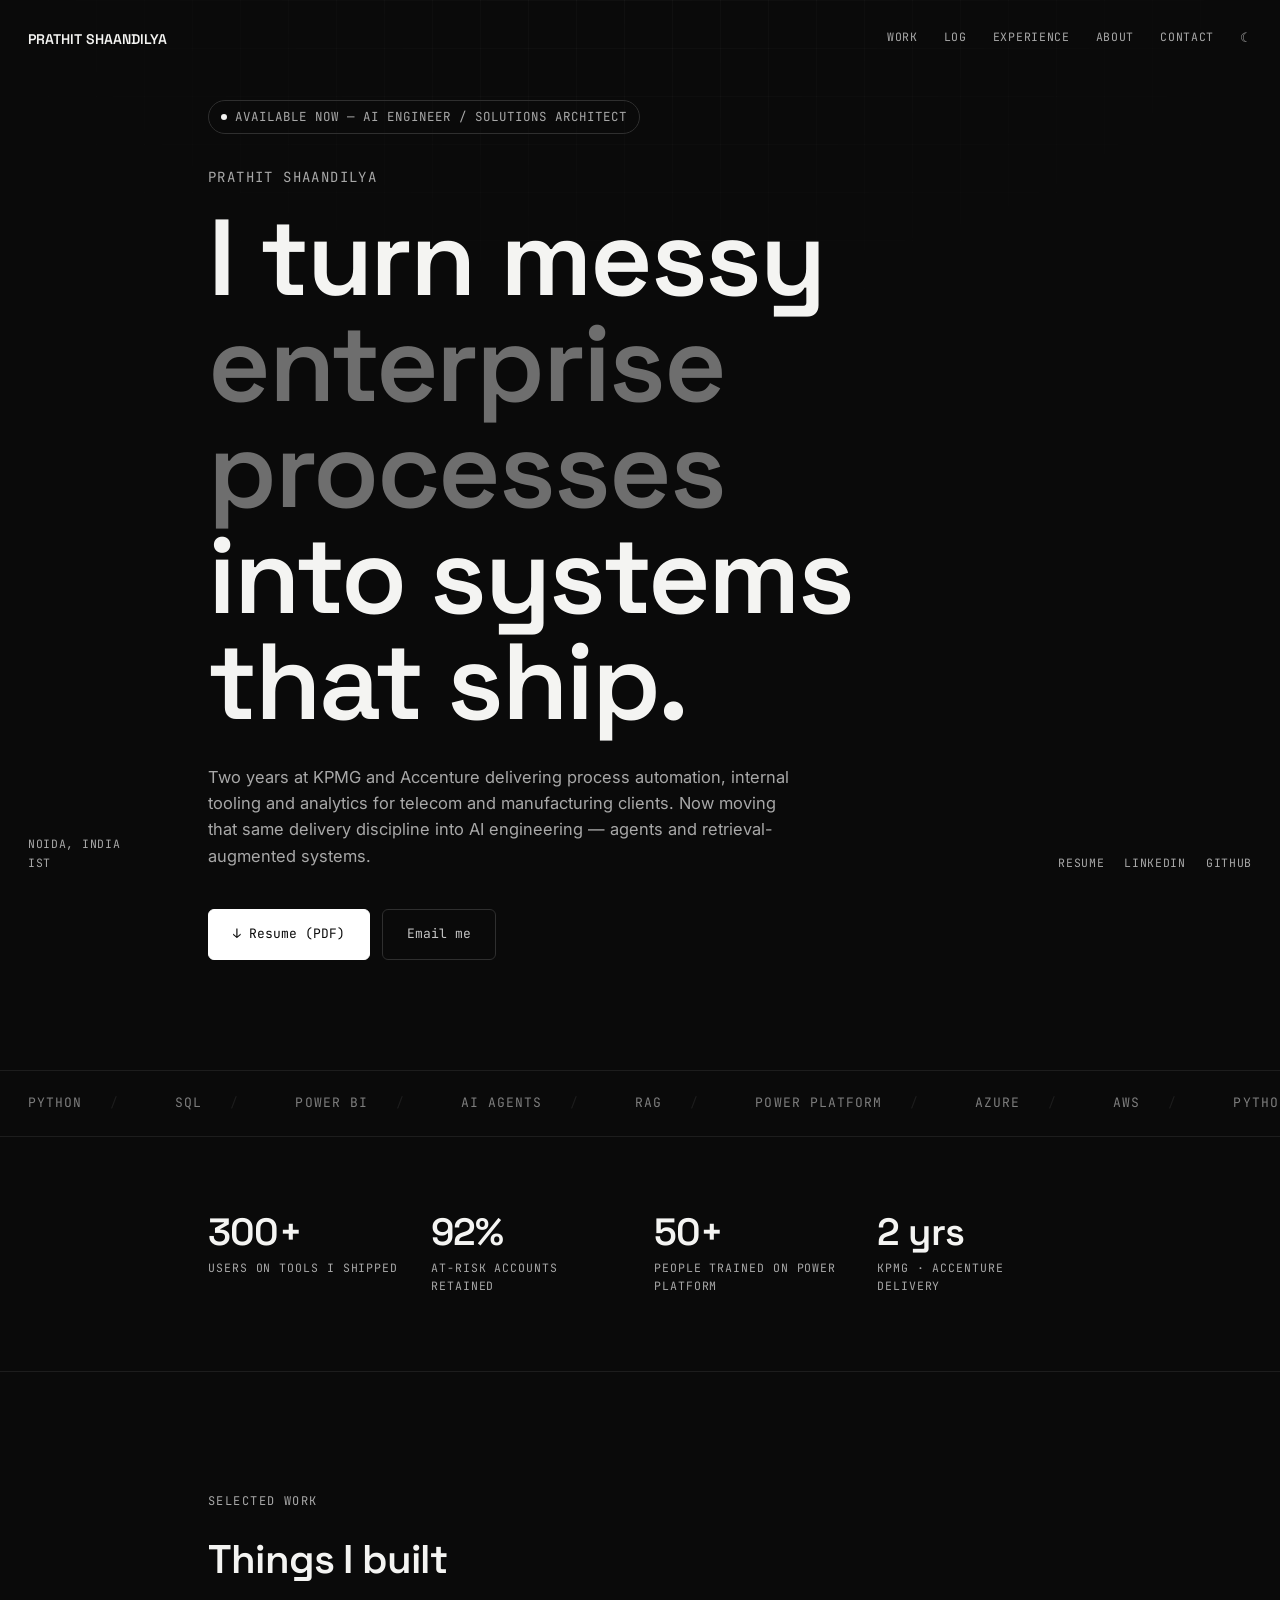
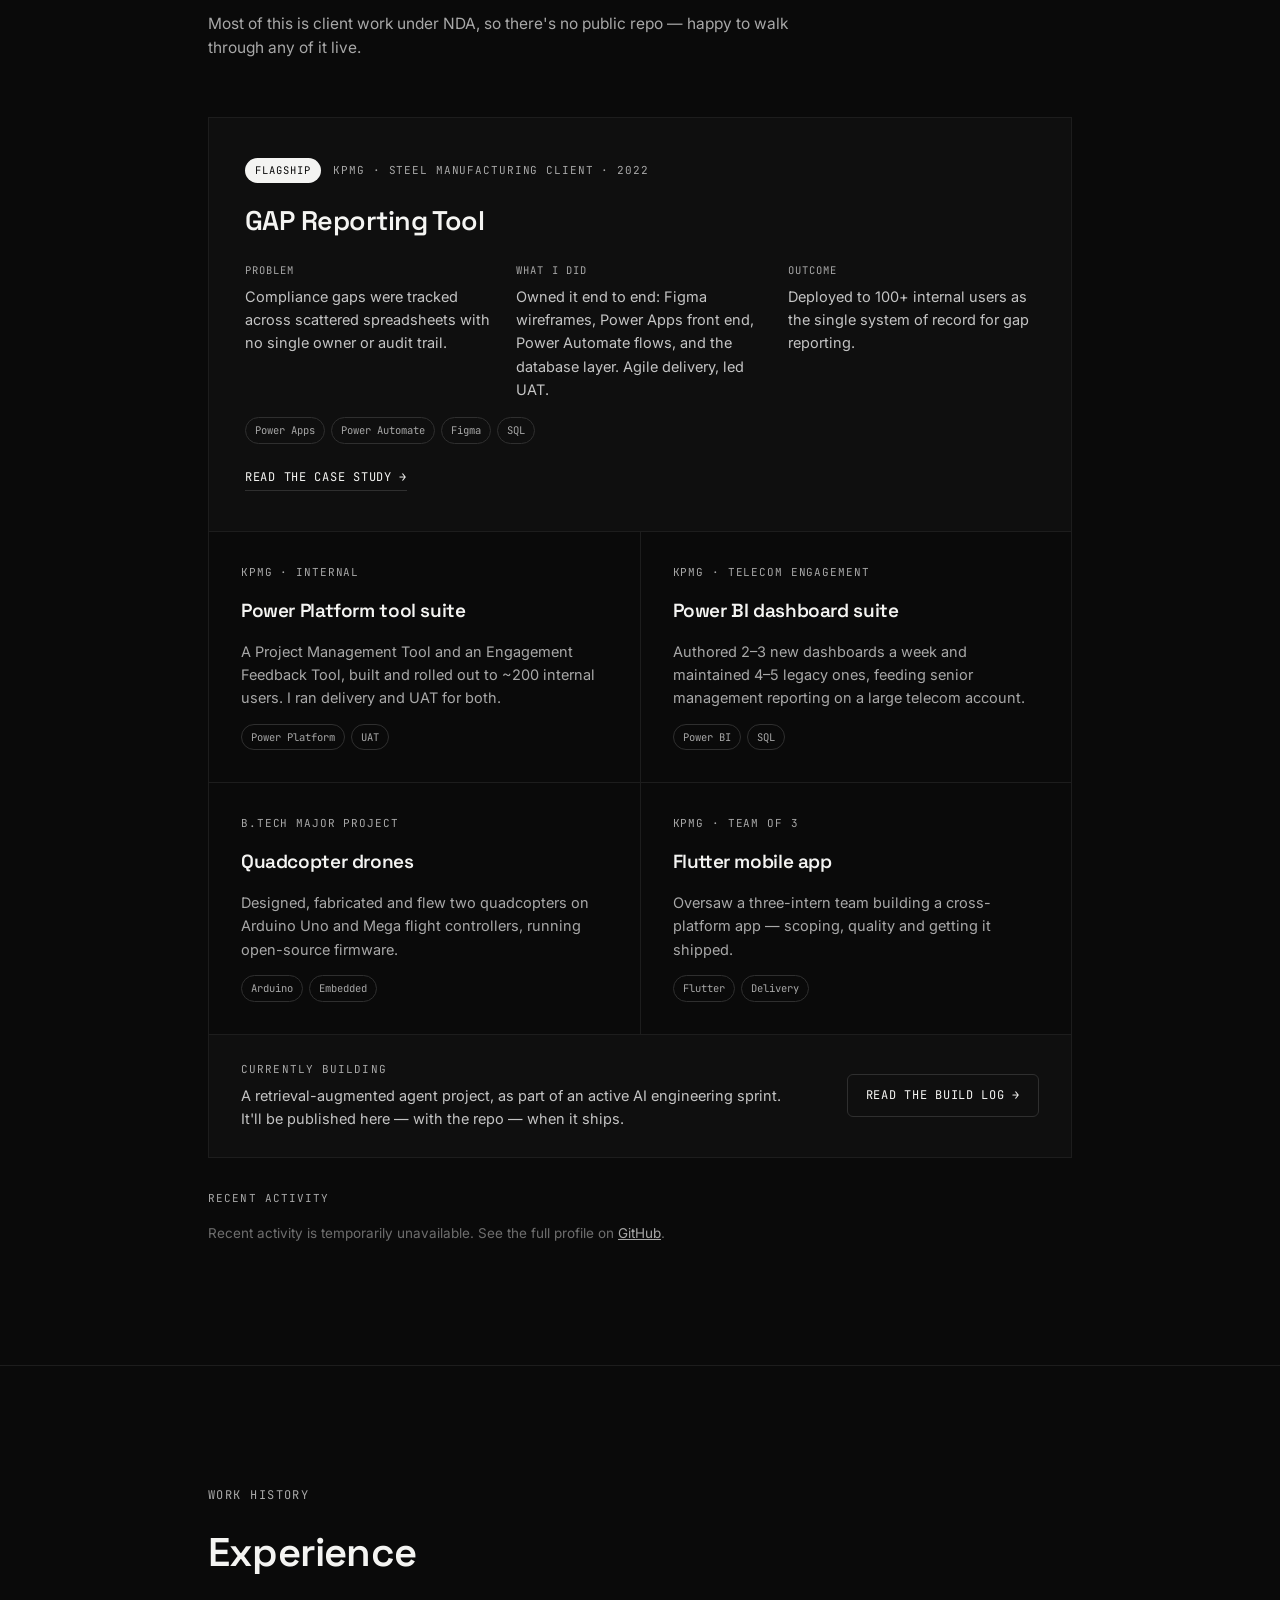
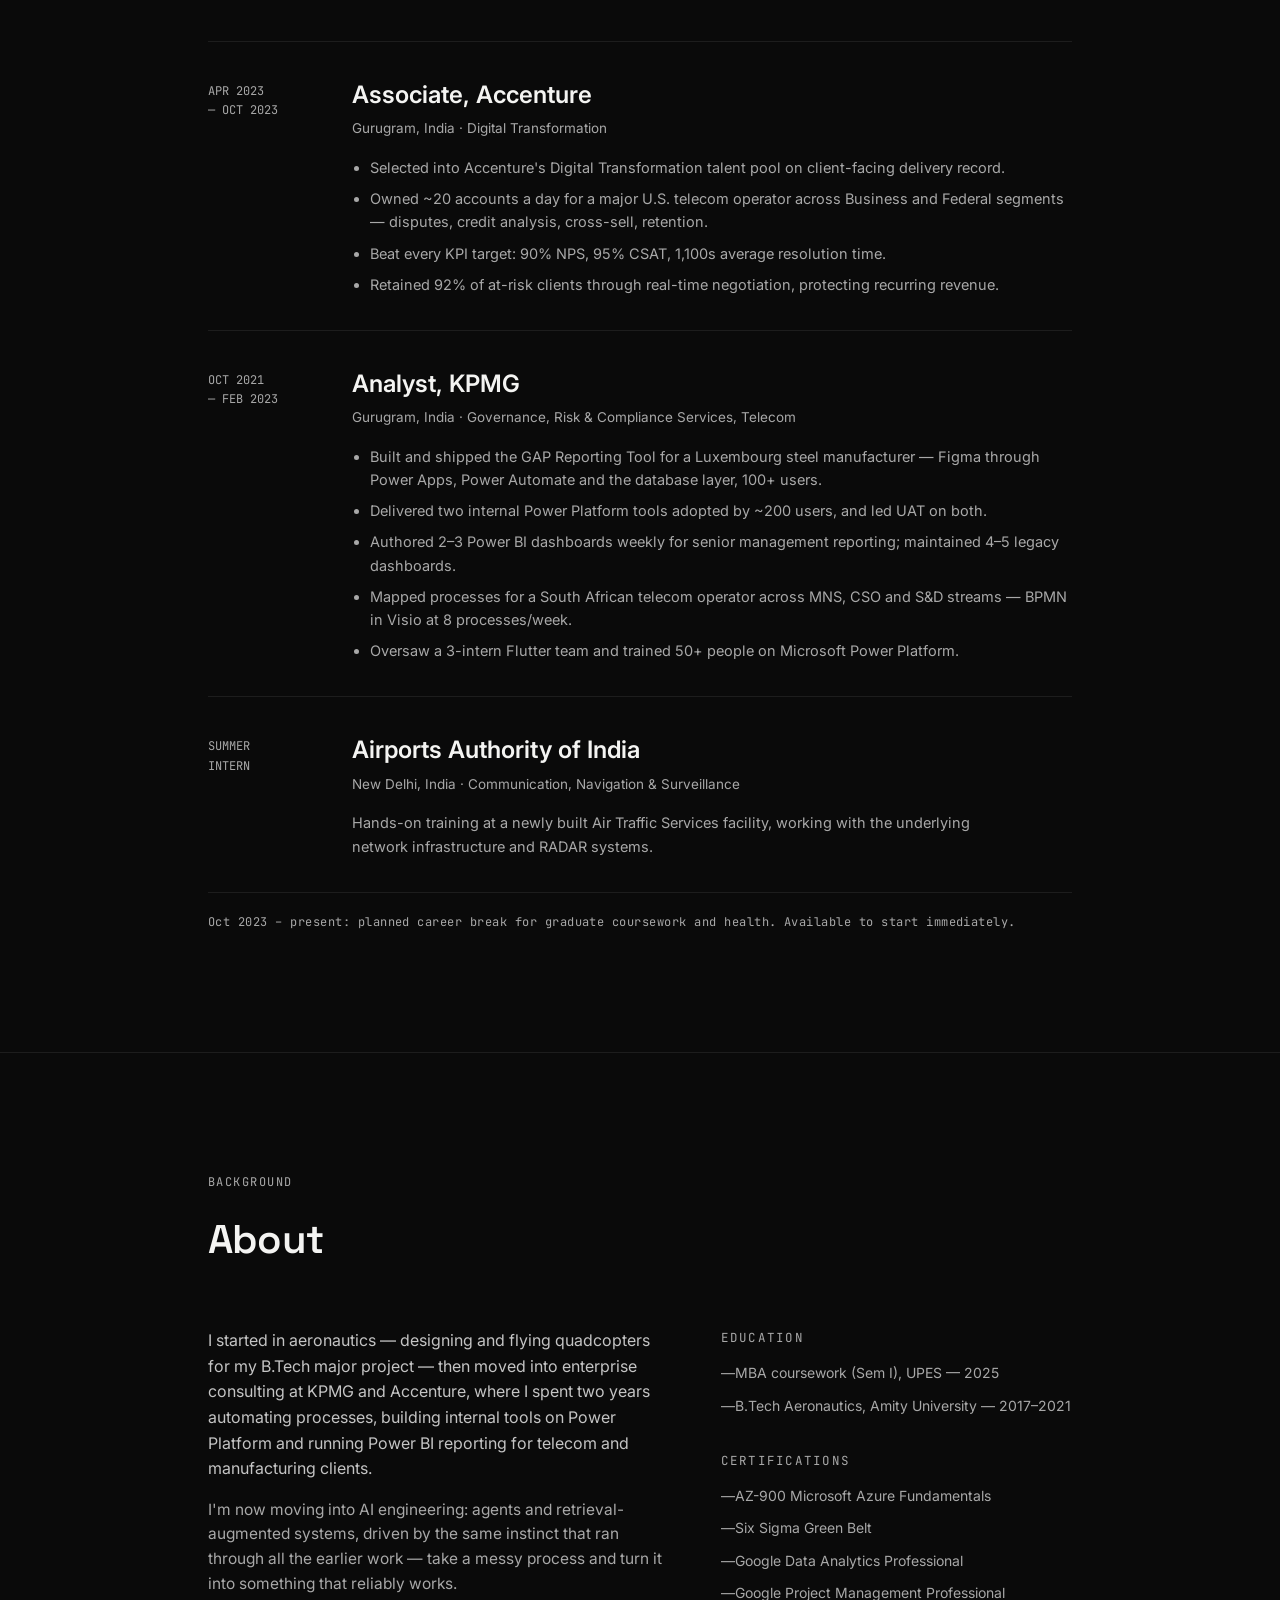
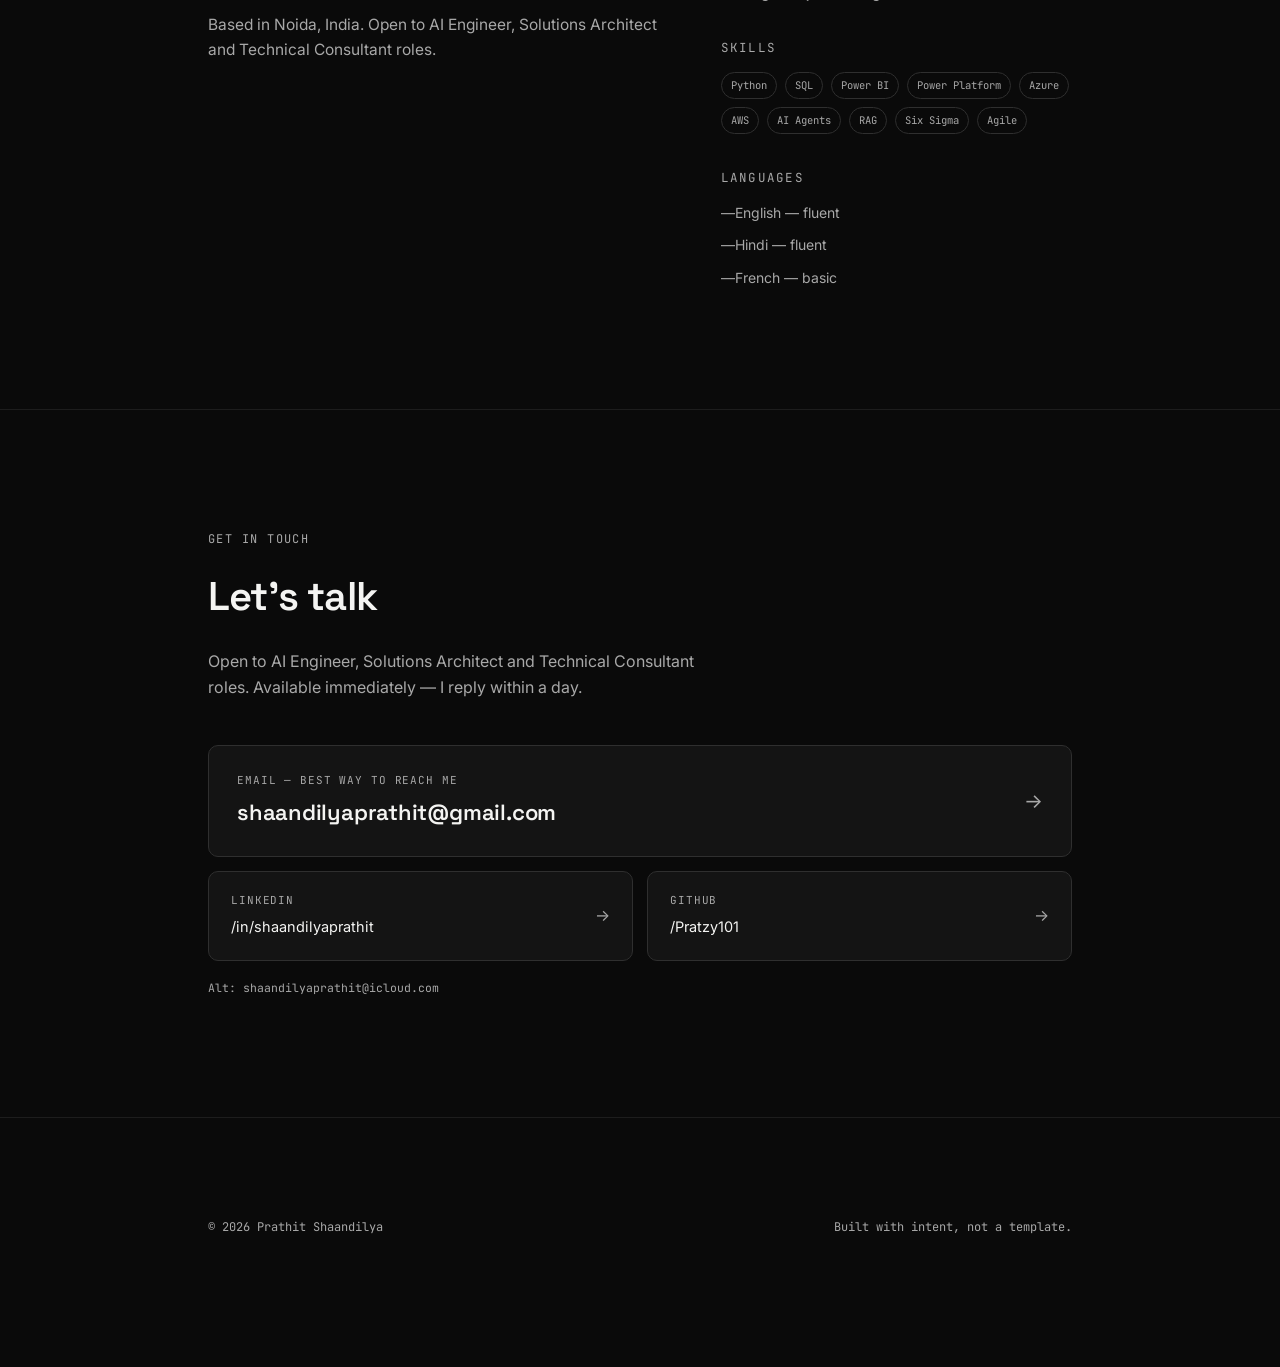
==== commit b5372867: "Feat(theme): add light mode toggle, dark stays the default Adds an opt-in light palette driven by da" ====
--- a/index.html
+++ b/index.html
@@ -67,6 +67,30 @@
 </script>
 
 <link rel="stylesheet" href="assets/site.css">
+
+<!-- ============================================================================
+     THEME (new in V1.4)
+     Applies a stored light-mode choice before the first paint. Inline and
+     synchronous on purpose: an external or deferred script would let the dark
+     default render for a frame first, which reads as a flash on every load.
+
+     Dark is the default, so only "light" is acted on — there is nothing to do
+     for a first-time visitor. The try/catch is not decorative: reading
+     localStorage throws outright in Safari private mode, and an uncaught
+     throw here would take out the rest of the head.
+
+     The button that drives this lives in the nav row; its label, icon and
+     persistence are handled by the THEME TOGGLE module in assets/site.js.
+     ============================================================================ -->
+<meta name="theme-color" content="#0a0a0a">
+<script>
+  try{
+    if(localStorage.getItem('theme') === 'light'){
+      document.documentElement.dataset.theme = 'light';
+      document.querySelector('meta[name="theme-color"]').content = '#faf9f7';
+    }
+  }catch(e){}
+</script>
 </head>
 <body>
 
@@ -86,6 +110,12 @@
   <a href="#experience">Experience</a>
   <a href="#about">About</a>
   <a href="#contact">Contact</a>
+  <!-- Icon is aria-hidden: the button's aria-label already carries the meaning,
+       and both are kept in sync by the THEME TOGGLE module in site.js. -->
+  <button class="theme-toggle" id="themeToggle" type="button"
+          aria-pressed="false" aria-label="Switch to light theme">
+    <span class="theme-icon" aria-hidden="true">☾</span>
+  </button>
 </nav>
 <div class="corner corner-bl">NOIDA, INDIA<br>IST</div>
 <div class="corner corner-br">
@@ -103,6 +133,15 @@
   <a href="#experience">Experience</a>
   <a href="#about">About</a>
   <a href="#contact">Contact</a>
+  <div class="mob-menu-meta">
+    <div class="mob-menu-links">
+      <a href="assets/Prathit_Shaandilya_Resume.pdf" download>Resume</a>
+      <a href="https://www.linkedin.com/in/shaandilyaprathit/" target="_blank" rel="noopener">LinkedIn</a>
+      <a href="https://github.com/Pratzy101" target="_blank" rel="noopener">GitHub</a>
+    </div>
+    <div class="mob-menu-loc">Noida, India<br>IST</div>
+  </div>
+
 </nav>
 <!-- ============================================================================
      MODULE END: CHROME
--- a/assets/site.css
+++ b/assets/site.css
@@ -7,6 +7,16 @@
    drift from the design tool rather than deliberate distinct tones — they're
    consolidated into single tokens here (--text-dim, --surface-raised) for
    maintainability. The visual difference is under 3%, imperceptible in practice.
+
+   V1.4 theming note: dark is the default and lives here in :root. Light is
+   opt-in — the toggle sets data-theme="light" on <html> and the block below
+   overrides the same names. Nothing else in this file knows a theme exists;
+   every rule reads a token, so both palettes come from one set of rules.
+
+   --contrast (was --white in V1.3) is not a colour, it is "maximum contrast
+   against the background": the focus ring, the skip link, the primary button
+   fill, every hover state. It goes near-black in light mode, so the old name
+   would have been actively wrong.
    ============================================================================ */
 :root{
   --bg:#0a0a0a;
@@ -20,8 +30,40 @@
   --text-dim:#a8a8a8;
   --text-faint:#6e6e6e;
   --text-marquee:#7d7d7d;
-  --white:#ffffff;
+  --contrast:#ffffff;
+  --grid-line:rgba(255,255,255,0.026);
+  --shadow-card:none;
   --maxw:920px;
+}
+
+/* The light greys are hand-picked, not a lightness-flip of the dark ones.
+   Inverting #a8a8a8 lands around 3:1 on an off-white background, which fails
+   AA for body text — and --text-dim carries most of the prose on this site
+   (.section-lead, .xrow ul, .case-body p). These are measured instead:
+   --text-dim ~6.5:1, --text-faint ~4.6:1.
+
+   The background is warm off-white rather than #ffffff so the surfaces above
+   it (--surface, --surface-raised) still have somewhere to sit. On pure white
+   a raised card can only go darker, which reads inverted. */
+:root[data-theme="light"]{
+  --bg:#faf9f7;
+  --surface:#f1f0ec;
+  --surface-2:#e8e7e2;
+  --surface-raised:#f5f4f1;
+  --border:#d6d4ce;
+  --border-soft:#e6e4de;
+  --text:#16150f;
+  --text-soft:#3d3b35;
+  --text-dim:#5a584f;
+  /* Measured against --surface-raised, not --bg: --text-faint's worst case is
+     .diagram-caption sitting on a raised panel, which is the lightest surface
+     it ever lands on. Tuned against --bg alone it passes there and quietly
+     fails by a tenth on the panel. */
+  --text-faint:#6e6b63;
+  --text-marquee:#6f6c64;
+  --contrast:#0a0a0a;
+  --grid-line:rgba(0,0,0,0.045);
+  --shadow-card:0 1px 2px rgba(0,0,0,0.04);
 }
 
 /* ============================================================================
@@ -37,14 +79,14 @@
   html{ scroll-behavior:auto; }
 }
 
-::selection{ background:var(--white); color:var(--bg); }
+::selection{ background:var(--contrast); color:var(--bg); }
 h1,h2,h3{ font-family:'Space Grotesk', sans-serif; letter-spacing:-0.02em; }
 .mono{ font-family:'JetBrains Mono', monospace; }
 a{ color:inherit; text-decoration:none; }
 ul{ list-style:none; }
 .wrap{ max-width:var(--maxw); margin:0 auto; padding:0 28px; }
 
-:focus-visible{ outline:2px solid var(--white); outline-offset:3px; }
+:focus-visible{ outline:2px solid var(--contrast); outline-offset:3px; }
 
 .sr-only{
   position:absolute; width:1px; height:1px; padding:0; margin:-1px;
@@ -58,7 +100,7 @@
    ============================================================================ */
 .skip-link{
   position:absolute; top:8px; left:8px; z-index:9999;
-  padding:10px 16px; background:var(--white); color:var(--bg);
+  padding:10px 16px; background:var(--contrast); color:var(--bg);
   border-radius:6px; font-family:'JetBrains Mono', monospace; font-size:13px;
   transform:translateY(-200%); transition:transform .2s ease;
 }
@@ -70,8 +112,8 @@
 .grid-bg{
   position:fixed; inset:0; z-index:-1; pointer-events:none;
   background-image:
-    linear-gradient(rgba(255,255,255,0.026) 1px, transparent 1px),
-    linear-gradient(90deg, rgba(255,255,255,0.026) 1px, transparent 1px);
+    linear-gradient(var(--grid-line) 1px, transparent 1px),
+    linear-gradient(90deg, var(--grid-line) 1px, transparent 1px);
   background-size:48px 48px;
   -webkit-mask-image:radial-gradient(ellipse 80% 55% at 50% 0%, black 0%, transparent 70%);
   mask-image:radial-gradient(ellipse 80% 55% at 50% 0%, black 0%, transparent 70%);
@@ -82,15 +124,27 @@
    Restored in V1.2 — the uploaded design had no cursor code at all, and
    no JS of any kind. Same fixed-in-V1.1 behaviour: scroll clears it
    immediately, plus a 600ms idle timeout as backup.
+
+   V1.4 — THIS IS THE ONE PLACE THAT MUST NOT USE --contrast. White here is
+   deliberate and theme-independent, because mix-blend-mode:difference is
+   already doing the theming: difference against pure white *is* inversion,
+   so the same white gives a dark cursor on a light page and a light cursor
+   on a dark one, with no token involved.
+
+   Swapping in --contrast breaks the grow state specifically. In light mode
+   it becomes a solid near-black 52px disc, and difference against near-black
+   is close to a no-op, so the disc paints over whatever it is hovering and
+   the nav links vanish underneath it. With white, the circle inverts the
+   text under it instead — the intended effect, legible in both themes.
    ============================================================================ */
 #cursor{
   position:fixed; top:0; left:0; width:16px; height:16px; border-radius:50%;
-  border:1px solid var(--white); pointer-events:none; z-index:9999; opacity:0;
+  border:1px solid #fff; pointer-events:none; z-index:9999; opacity:0;
   transform:translate(-50%,-50%); transition:width .2s ease, height .2s ease, background .2s ease, opacity .2s ease;
   mix-blend-mode:difference;
 }
 #cursor.active{ opacity:1; }
-#cursor.grow{ width:52px; height:52px; background:var(--white); }
+#cursor.grow{ width:52px; height:52px; background:#fff; }
 
 /* ============================================================================
    FIXED CORNER CHROME
@@ -107,13 +161,36 @@
 .corner-tl .brand{ font-family:'Space Grotesk', sans-serif; font-weight:600; font-size:14px; color:var(--text); letter-spacing:0; text-transform:uppercase; }
 .corner-tr{ top:28px; right:28px; display:flex; gap:26px; }
 .corner-tr a{ text-transform:uppercase; position:relative; padding-bottom:3px; transition:color .2s ease; }
-.corner-tr a::after{ content:''; position:absolute; left:0; bottom:0; width:0; height:1px; background:var(--white); transition:width .25s ease; }
-.corner-tr a:hover{ color:var(--white); }
+.corner-tr a::after{ content:''; position:absolute; left:0; bottom:0; width:0; height:1px; background:var(--contrast); transition:width .25s ease; }
+.corner-tr a:hover{ color:var(--contrast); }
 .corner-tr a:hover::after{ width:100%; }
+/* ============================================================================
+   THEME TOGGLE (new in V1.4)
+   Lives as the last child of .corner-tr so it reads as part of the nav row
+   rather than as a fifth piece of floating chrome. It needs its own rule
+   because every style in .corner-tr above is scoped to `a`, and a <button>
+   also arrives with a UA font and background that have to be cleared.
+   ============================================================================ */
+.theme-toggle{
+  position:relative;
+  background:none; border:none; padding:0 0 3px; cursor:none;
+  font-family:'JetBrains Mono', monospace; font-size:13px; line-height:1;
+  color:var(--text-dim); transition:color .2s ease;
+}
+.theme-toggle:hover{ color:var(--contrast); }
+.theme-icon{ display:block; }
+
+/* The glyph's own box is under 8px wide — the button lines up with the nav
+   links to the pixel, but it is a fiddly thing to hit. This expands the click
+   target to roughly 28x37 without changing layout, so the alignment survives.
+   Switched off below 900px, where the button is already a 44px square and an
+   overhanging target would start stealing taps from the menu button. */
+.theme-toggle::before{ content:''; position:absolute; inset:-8px -10px; }
+
 .corner-bl{ bottom:28px; left:28px; text-transform:uppercase; line-height:1.6; }
 .corner-br{ bottom:28px; right:28px; display:flex; gap:20px; text-transform:uppercase; }
 .corner-br a{ transition:color .2s ease; }
-.corner-br a:hover{ color:var(--white); }
+.corner-br a:hover{ color:var(--contrast); }
 
 /* ============================================================================
    MOBILE MENU
@@ -123,7 +200,23 @@
 .mob-toggle{ display:none; }
 .mob-menu{ display:none; }
 @media (max-width:900px){
-  .corner-tr{ display:none; }
+  /* V1.4: the nav row collapses into the menu, but the theme toggle stays —
+     it moves into the header bar just left of the hamburger. Hiding the links
+     rather than the whole container keeps the toggle a single DOM node instead
+     of a desktop copy plus a duplicate inside .mob-menu.
+     z-index matches .mob-toggle so the toggle is still reachable while the
+     full-screen menu (z-index 205) is open. */
+  .corner-tr{ display:flex; top:8px; right:60px; z-index:210; }
+  .corner-tr a{ display:none; }
+
+  /* The glyph is barely 8px wide — fine for a pointer, not for a thumb. The
+     button is padded out to a 44px square so the tap target matches the
+     guideline while the icon itself stays the same size. */
+  .theme-toggle{
+    display:flex; align-items:center; justify-content:center;
+    width:44px; height:44px; padding:0; font-size:15px;
+  }
+  .theme-toggle::before{ content:none; }
   .mob-toggle{
     display:block; position:fixed; top:26px; right:24px; z-index:210;
     background:none; border:1px solid var(--border); border-radius:6px;
@@ -136,8 +229,59 @@
   }
   .mob-menu.open{ display:flex; opacity:1; }
   .mob-menu a{ font-family:'Space Grotesk', sans-serif; font-size:32px; font-weight:600; }
-  .corner-bl, .corner-br{ font-size:10.5px; }
-}
+
+  /* ------------------------------------------------------------------------
+     V1.3.1 — fixed chrome no longer overlaps scrolling content.
+
+     The four corners are position:fixed with a transparent background. On
+     desktop that works because .wrap is capped at 920px and centred, so the
+     corners sit in the empty margin either side. On mobile .wrap spans the
+     full viewport and its text begins at exactly 28px — the same place the
+     corners sit — so content scrolled underneath them collided with the name,
+     the location, and the social links.
+
+     Verified by walking every text node against the chrome rectangles at four
+     scroll positions: the homepage produced collisions at all four on mobile
+     and none at any on desktop.
+
+     Top: the name becomes a real header bar — full width, opaque, with a
+     hairline under it. Content now passes cleanly beneath instead of through.
+
+     Bottom: hidden. A second opaque bar would cost another 44px of a small
+     screen on top of the browser's own toolbar. The links it held move into
+     the menu, which is where a phone user looks for them anyway.
+     ------------------------------------------------------------------------ */
+  .corner-tl{
+    top:0; left:0; right:0; height:60px; display:flex; align-items:center;
+    padding:0 24px; background:var(--bg); border-bottom:1px solid var(--border-soft);
+  }
+  .mob-toggle{ top:13px; right:20px; }
+  .corner-bl, .corner-br{ display:none; }
+
+  /* Anchor targets would otherwise land underneath the new header bar. */
+  section[id]{ scroll-margin-top:70px; }
+
+  /* Resume / LinkedIn / GitHub and the location line, relocated into the menu.
+     These need their own selectors because .mob-menu a above sets 32px. */
+  .mob-menu-meta{
+    width:100%; margin-top:38px; padding-top:26px;
+    border-top:1px solid var(--border-soft);
+    display:flex; flex-direction:column; gap:18px;
+  }
+  .mob-menu-links{ display:flex; flex-wrap:wrap; gap:24px; }
+  .mob-menu .mob-menu-links a{
+    font-family:'JetBrains Mono', monospace; font-size:12.5px; font-weight:400;
+    letter-spacing:0.08em; text-transform:uppercase; color:var(--text-dim);
+  }
+  .mob-menu-loc{
+    font-family:'JetBrains Mono', monospace; font-size:11px; letter-spacing:0.08em;
+    text-transform:uppercase; color:var(--text-faint); line-height:1.6;
+  }
+}
+
+/* The menu block is mobile-only markup; keep it out of the desktop layout. */
+.mob-menu-meta{ display:none; }
+@media (max-width:900px){ .mob-menu-meta{ display:flex; } }
 
 /* ============================================================================
    SECTIONS AND TYPOGRAPHY
@@ -160,9 +304,9 @@
    Shared across hero, work, and follow CTAs.
    ============================================================================ */
 .btn{ font-family:'JetBrains Mono', monospace; font-size:13px; padding:14px 24px; border-radius:6px; border:1px solid var(--border); display:inline-flex; align-items:center; gap:8px; transition:all .2s ease; }
-.btn-primary{ background:var(--white); color:var(--bg); border-color:var(--white); }
-.btn-primary:hover{ background:transparent; color:var(--white); }
-.btn-ghost{ color:#e2e2e2; }
+.btn-primary{ background:var(--contrast); color:var(--bg); border-color:var(--contrast); }
+.btn-primary:hover{ background:transparent; color:var(--contrast); }
+.btn-ghost{ color:var(--text-soft); }
 .btn-ghost:hover{ border-color:var(--text-dim); }
 
 /* ============================================================================
@@ -172,7 +316,7 @@
    ============================================================================ */
 #home{ min-height:100vh; display:flex; flex-direction:column; justify-content:center; padding:100px 0 110px; border-bottom:1px solid var(--border-soft); }
 .status-line{ display:inline-flex; align-items:center; gap:8px; font-family:'JetBrains Mono', monospace; font-size:12.5px; color:var(--text-dim); border:1px solid var(--border); padding:6px 12px; border-radius:100px; margin-bottom:32px; width:fit-content; }
-.status-dot{ width:6px; height:6px; border-radius:50%; background:#eaeaea; animation:pulse 2s infinite; }
+.status-dot{ width:6px; height:6px; border-radius:50%; background:var(--text); animation:pulse 2s infinite; }
 @keyframes pulse{ 0%,100%{opacity:1;} 50%{opacity:.35;} }
 .hero-name{ font-family:'JetBrains Mono', monospace; font-size:14px; letter-spacing:0.1em; color:var(--text-dim); text-transform:uppercase; margin-bottom:18px; }
 .hero-head{ font-size:clamp(44px,8.6vw,108px); font-weight:600; line-height:0.98; margin-bottom:28px; }
@@ -219,8 +363,8 @@
 @media (max-width:640px){ .flagship-breakdown{ grid-template-columns:1fr; gap:16px; } }
 .flagship-breakdown h4{ font-family:'JetBrains Mono', monospace; font-size:10.5px; font-weight:400; letter-spacing:0.1em; text-transform:uppercase; color:var(--text-dim); margin-bottom:6px; }
 .flagship-breakdown p{ color:var(--text-soft); font-size:14.5px; }
-.work-link{ font-family:'JetBrains Mono', monospace; font-size:12px; letter-spacing:0.06em; text-transform:uppercase; color:var(--text); border-bottom:1px solid #3a3a3a; padding-bottom:3px; width:fit-content; margin-top:8px; transition:border-color .2s ease; }
-.work-link:hover{ border-bottom-color:var(--white); }
+.work-link{ font-family:'JetBrains Mono', monospace; font-size:12px; letter-spacing:0.06em; text-transform:uppercase; color:var(--text); border-bottom:1px solid var(--border); padding-bottom:3px; width:fit-content; margin-top:8px; transition:border-color .2s ease; }
+.work-link:hover{ border-bottom-color:var(--contrast); }
 
 .work-card{ background:var(--bg); padding:32px; display:flex; flex-direction:column; gap:14px; min-height:230px; }
 .work-card-meta{ font-family:'JetBrains Mono', monospace; font-size:11px; letter-spacing:0.08em; text-transform:uppercase; color:var(--text-dim); }
@@ -253,12 +397,12 @@
 }
 .gh-row:first-child{ border-top:none; }
 .gh-repo{ color:var(--text); font-family:'JetBrains Mono', monospace; font-size:12.5px; }
-.gh-repo a:hover{ color:var(--white); text-decoration:underline; }
+.gh-repo a:hover{ color:var(--contrast); text-decoration:underline; }
 .gh-msg{ color:var(--text-dim); flex-grow:1; overflow:hidden; text-overflow:ellipsis; white-space:nowrap; }
 .gh-time{ color:var(--text-faint); font-family:'JetBrains Mono', monospace; font-size:11.5px; flex-shrink:0; }
 .gh-fallback{ color:var(--text-faint); font-size:13.5px; }
 .gh-fallback a{ text-decoration:underline; color:var(--text-dim); }
-.gh-fallback a:hover{ color:var(--white); }
+.gh-fallback a:hover{ color:var(--contrast); }
 @media (max-width:640px){
   .gh-row{ flex-direction:column; gap:4px; }
   .gh-msg{ white-space:normal; }
@@ -308,28 +452,43 @@
 .email-card{
   display:flex; align-items:center; justify-content:space-between; gap:20px;
   background:var(--surface); border:1px solid var(--border); border-radius:10px;
-  padding:26px 28px; margin-bottom:14px; transition:border-color .2s ease, background .2s ease;
+  padding:26px 28px; margin-bottom:14px; box-shadow:var(--shadow-card);
+  transition:border-color .2s ease, background .2s ease;
 }
 .email-card:hover{ border-color:var(--text-dim); background:var(--surface-2); }
 .email-card-label{ font-family:'JetBrains Mono', monospace; font-size:11px; color:var(--text-dim); text-transform:uppercase; letter-spacing:0.08em; display:block; margin-bottom:6px; }
-/* V1.3 fix — carried over from V1.2, where this overflowed the viewport by
-   10px on a 390px screen. Two causes, both needed fixing:
-     1. The unclassed <div> holding the label and value is a flex item, and a
-        flex item defaults to min-width:auto — it refuses to shrink below its
-        content. min-width:0 lets it.
-     2. An email address has no spaces, so it is one unbreakable word.
-        overflow-wrap:anywhere permits a mid-word break when nothing else fits. */
+/* V1.3.1 — the email address must never wrap.
+   V1.3 fixed the viewport overflow with overflow-wrap:anywhere, which stopped
+   the page scrolling sideways but broke the address across two lines mid-word
+   ("...@gmail." / "com"). An address split like that reads as a layout failure,
+   so instead of letting it wrap, the type is sized so it always fits.
+
+   The width available to the text is:
+       100vw - 56px (.wrap padding) - 36px (card padding) - 28px (arrow + gap)
+     = 100vw - 120px
+
+   Dividing by 15.2 is the measured ratio of that width to the rendered width of
+   this specific 27-character address, with roughly 9% headroom. Measured against
+   a fallback face wider than Space Grotesk, so the real font has more slack still.
+   If the address ever changes, re-measure — the divisor is specific to its length.
+
+   min-width:0 stays: the unclassed <div> holding label and value is a flex item,
+   and a flex item defaults to min-width:auto, refusing to shrink below content. */
 .email-card > div{ min-width:0; }
 .email-card-value{
   font-size:22px; font-weight:600; letter-spacing:-0.01em;
-  font-family:'Space Grotesk', sans-serif; display:block; overflow-wrap:anywhere;
-}
-@media (max-width:420px){ .email-card-value{ font-size:19px; } }
+  font-family:'Space Grotesk', sans-serif; display:block; white-space:nowrap;
+}
+@media (max-width:640px){
+  .email-card{ padding:22px 18px; gap:12px; }
+  .email-card-value{ font-size:clamp(12px, calc((100vw - 120px) / 15.2), 22px); }
+  .email-arrow{ font-size:16px; }
+}
 .email-arrow{ color:var(--text-dim); font-size:20px; }
 
 .contact-grid{ display:grid; grid-template-columns:1fr 1fr; gap:14px; }
 @media (max-width:640px){ .contact-grid{ grid-template-columns:1fr; } }
-.ccard{ display:flex; align-items:center; justify-content:space-between; background:var(--surface); border:1px solid var(--border); border-radius:10px; padding:20px 22px; transition:border-color .2s ease, background .2s ease; }
+.ccard{ display:flex; align-items:center; justify-content:space-between; background:var(--surface); border:1px solid var(--border); border-radius:10px; padding:20px 22px; box-shadow:var(--shadow-card); transition:border-color .2s ease, background .2s ease; }
 .ccard:hover{ border-color:var(--text-dim); background:var(--surface-2); }
 .ccard-label{ font-family:'JetBrains Mono', monospace; font-size:11px; color:var(--text-dim); text-transform:uppercase; letter-spacing:0.08em; display:block; margin-bottom:4px; }
 .ccard-value{ font-size:14.5px; }
@@ -354,7 +513,7 @@
 }
 a.work-card:hover{ background:var(--surface-raised); }
 a.work-card:hover::after{ opacity:1; transform:translate(0,0); }
-a.work-card:hover h3{ color:var(--white); }
+a.work-card:hover h3{ color:var(--contrast); }
 
 /* ============================================================================
    SUBPAGE SHELL (new in V1.3)
@@ -369,7 +528,7 @@
   text-transform:uppercase; color:var(--text-dim); display:inline-flex; gap:8px;
   align-items:center; margin-bottom:40px; transition:color .2s ease;
 }
-.back-link:hover{ color:var(--white); }
+.back-link:hover{ color:var(--contrast); }
 
 .page-head{ padding-bottom:8px; }
 .page-title{ font-size:clamp(32px,5.6vw,56px); font-weight:600; line-height:1.04; margin-bottom:20px; }
@@ -422,6 +581,15 @@
 }
 .case-body li::before{ content:'—'; position:absolute; left:0; color:var(--text-faint); }
 .case-body li:last-child{ margin-bottom:0; }
+
+/* V1.3.1 — a paragraph directly after a list needs more separation than the
+   16px used between consecutive paragraphs, or it reads as another bullet that
+   lost its dash. Handled here rather than with a <br> inside the paragraph:
+   a <br> is a line break, not spacing, so it produces a full blank line that
+   does not scale with the type and leaves an empty first line for screen
+   readers to announce. Applies to the log page for the same reason. */
+.case-body ul + p,
+.log-body ul + p{ margin-top:26px; }
 .case-body h4{
   font-family:'JetBrains Mono', monospace; font-size:11px; font-weight:400;
   letter-spacing:0.1em; text-transform:uppercase; color:var(--text-dim);
